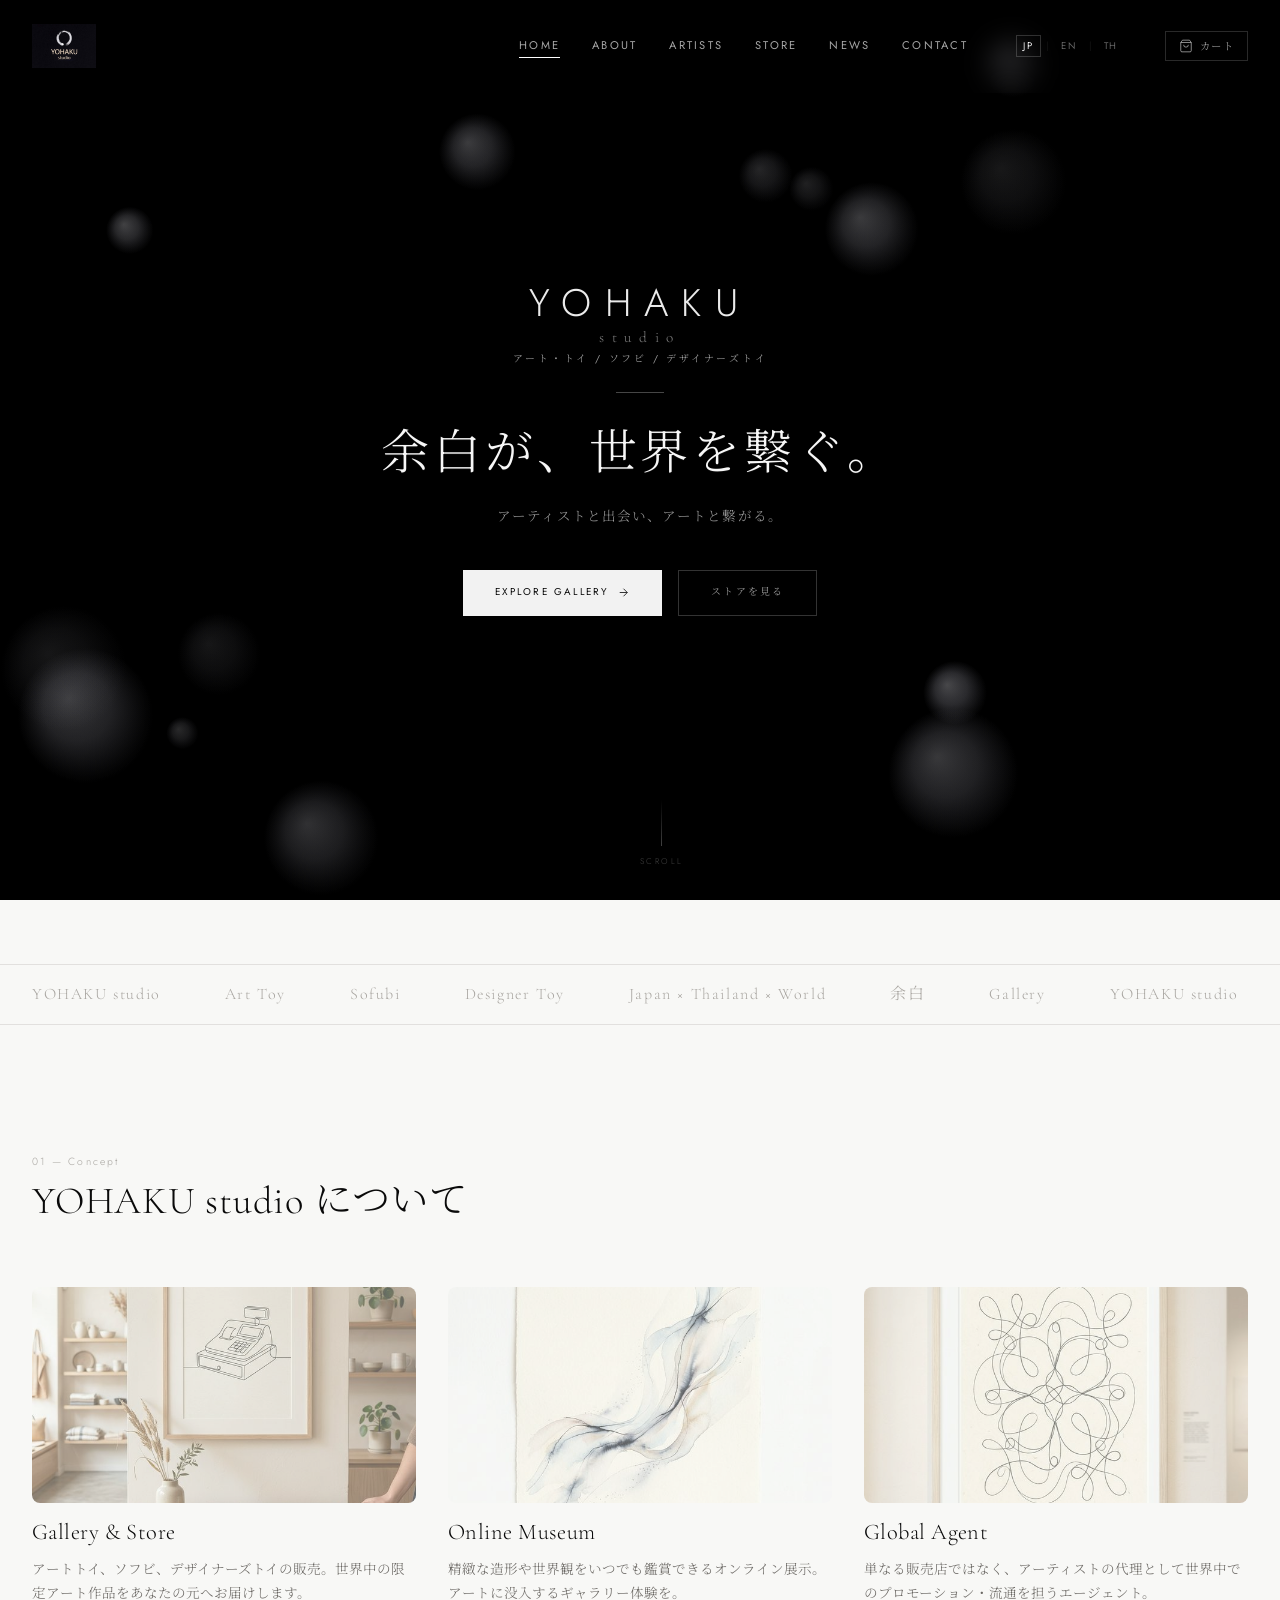
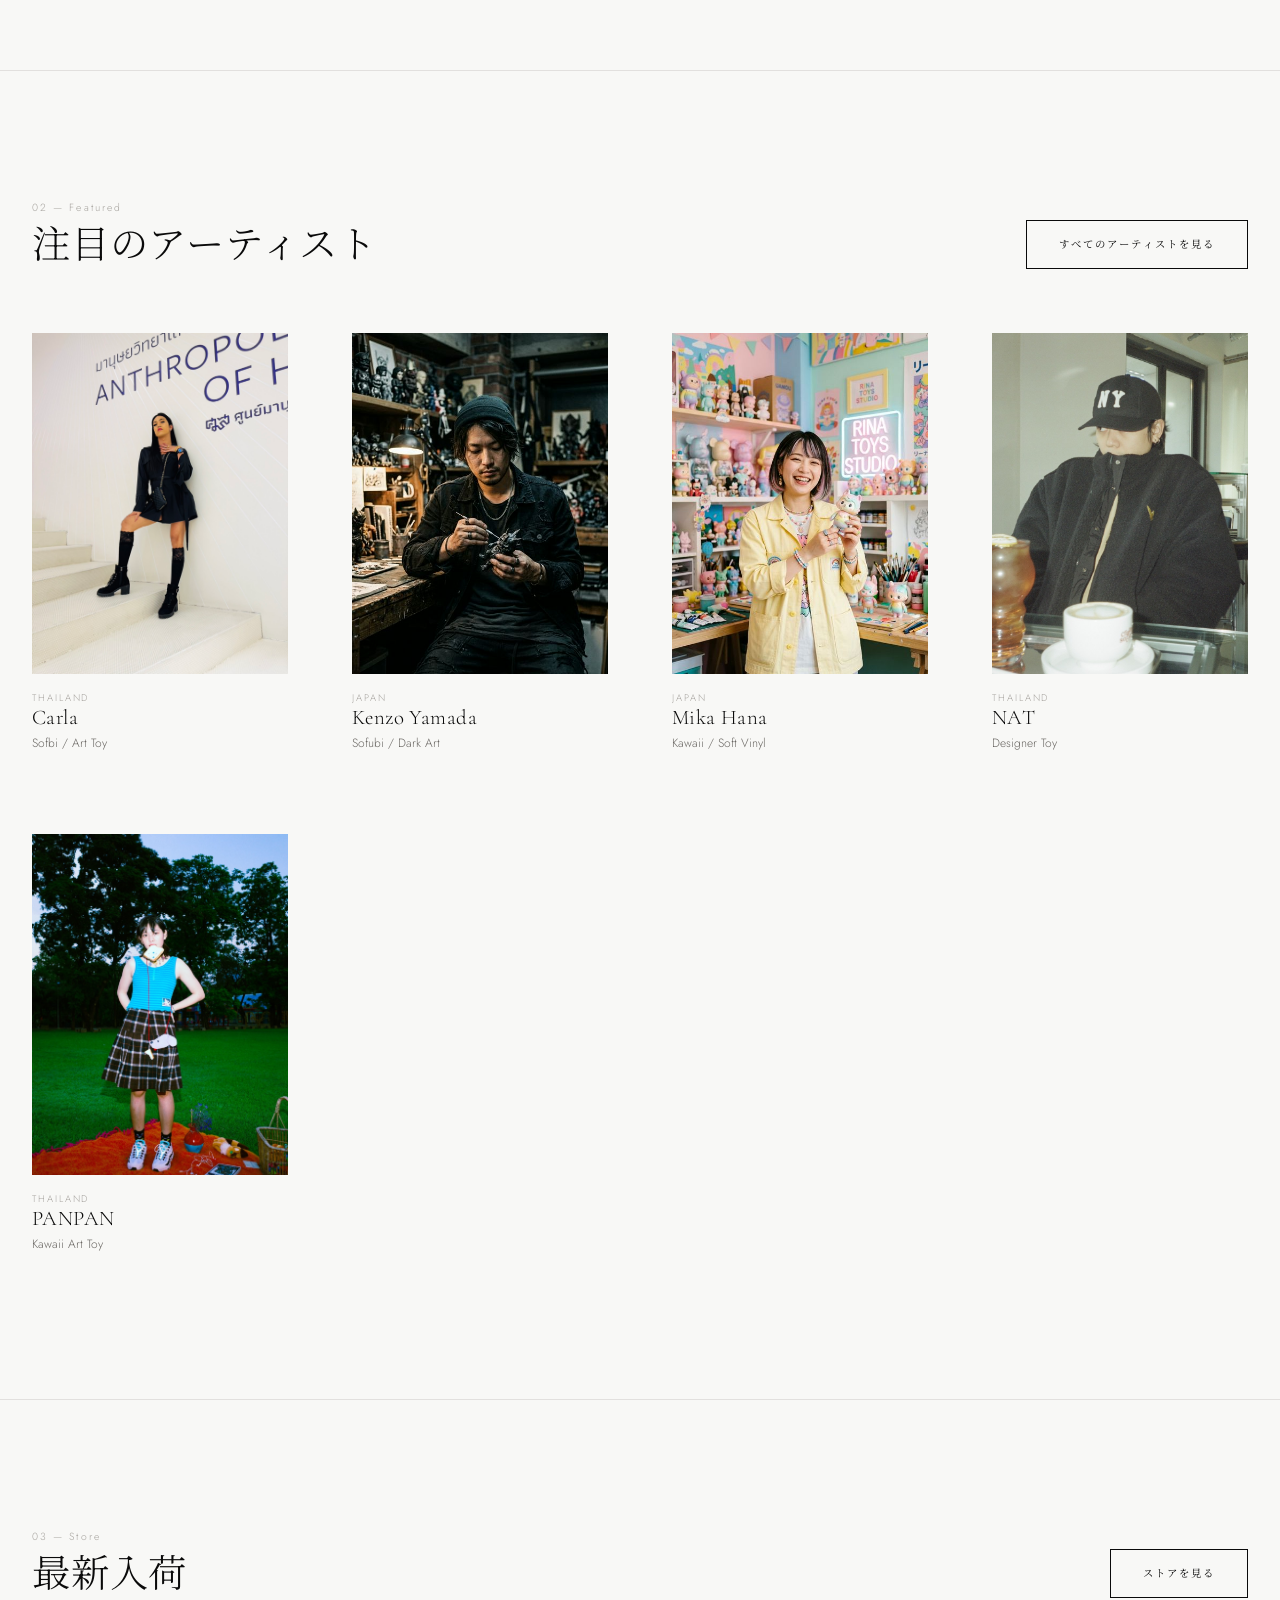
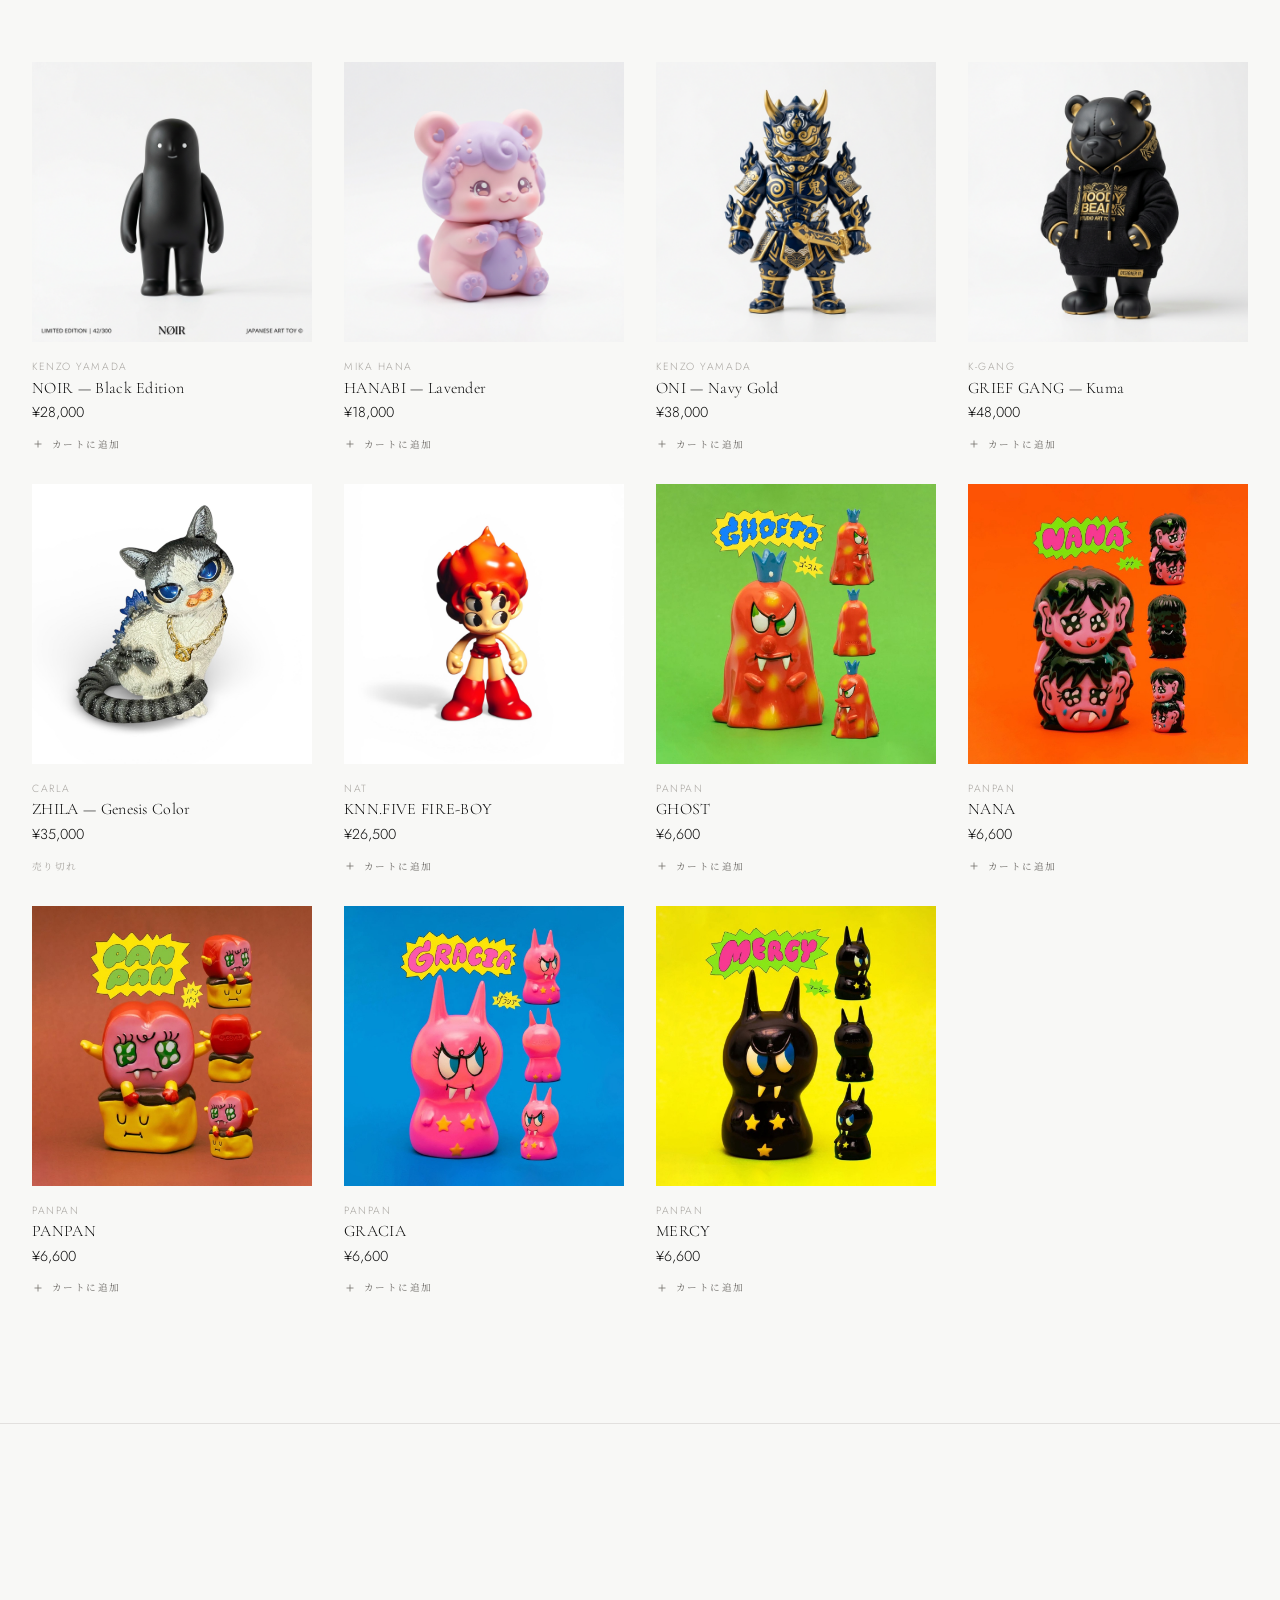
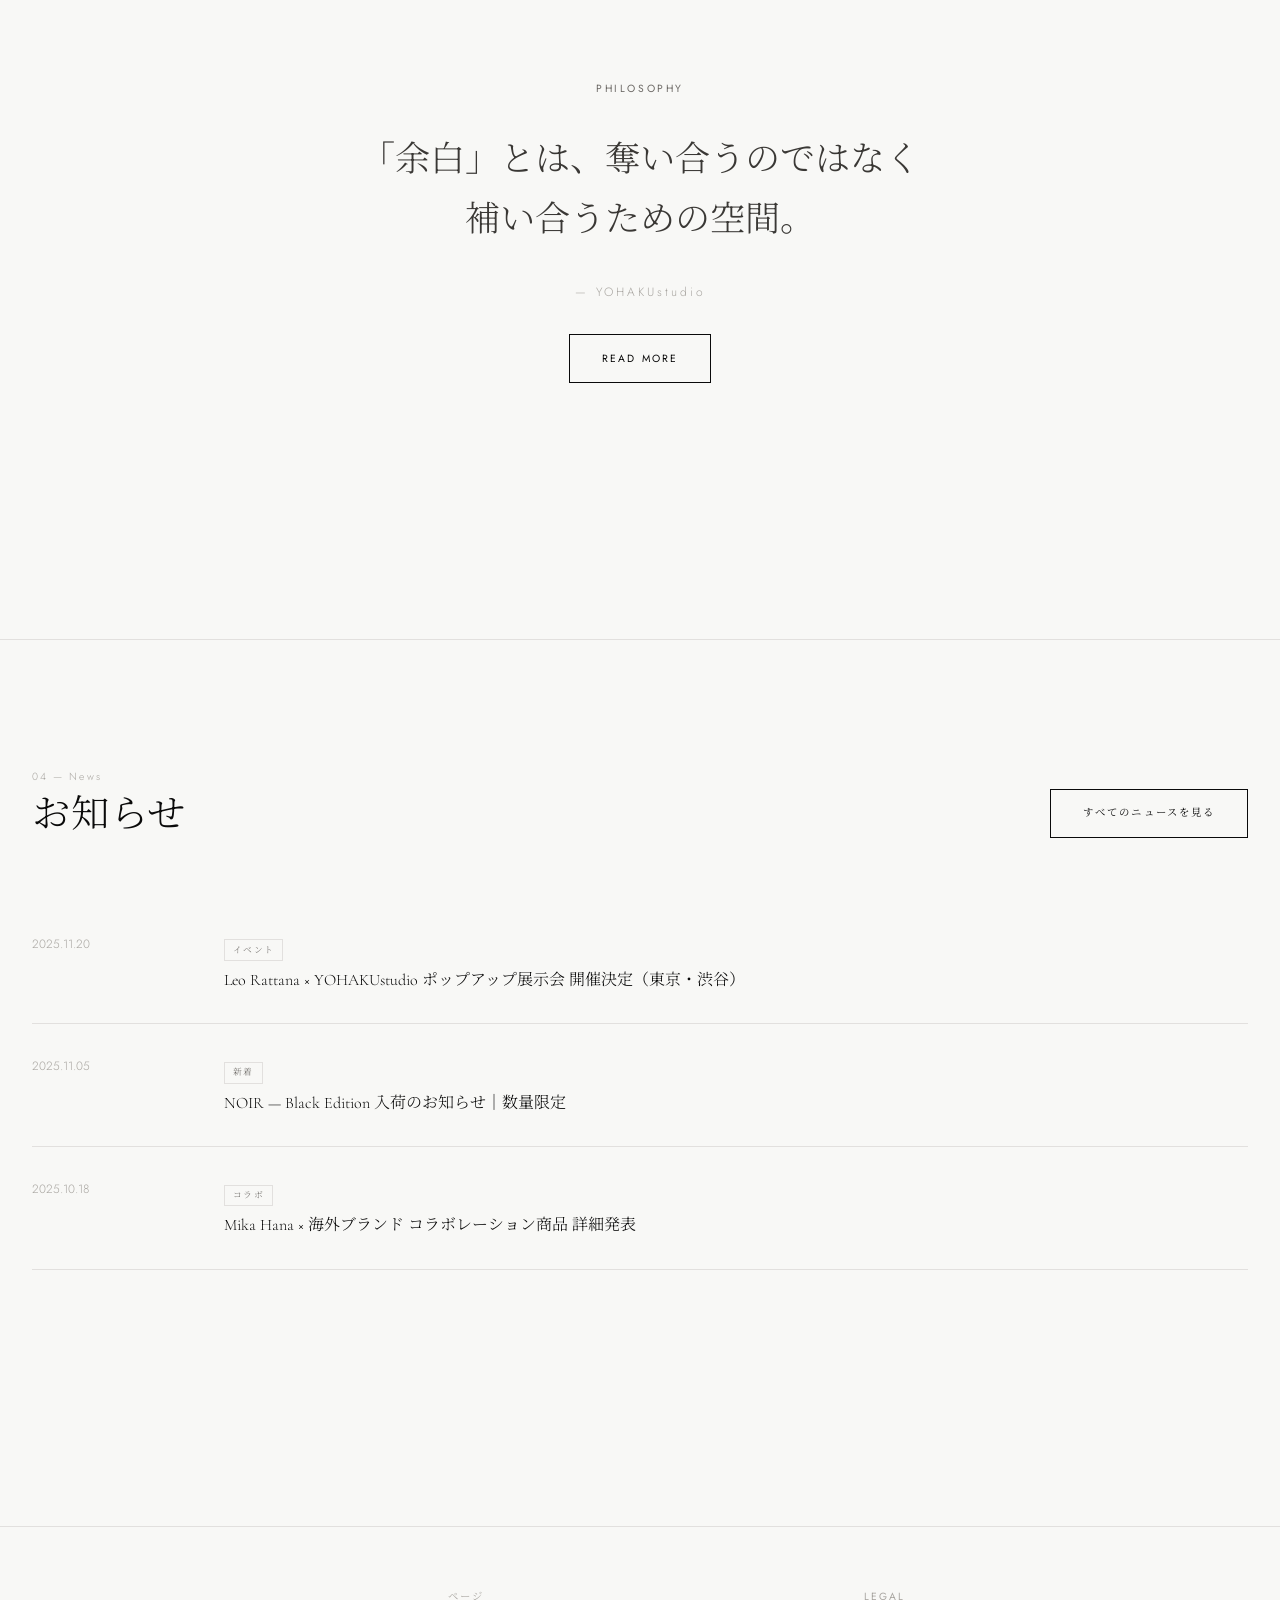
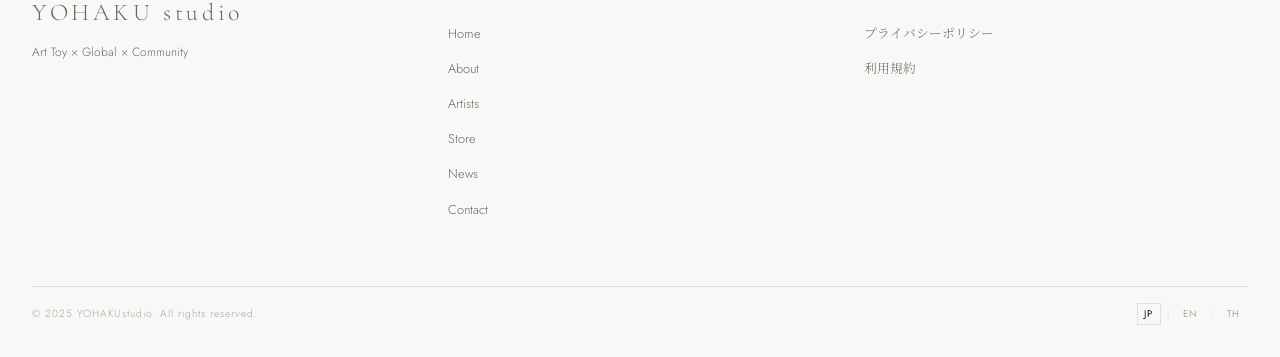
==== index.html @ 31cc71be "Add sold out button styling and set ZHILA as sold out" ====
<!DOCTYPE html>
<html lang="ja">

<head>
  <meta charset="UTF-8">
  <meta name="viewport" content="width=device-width, initial-scale=1.0">
  <meta name="description" content="YOHAKUstudio — 世界のアートトイ・ソフビを繋ぐ、余白のあるギャラリー。">
  <title>YOHAKU studio — Art Toy Gallery &amp; Store</title>
  <link rel="stylesheet" href="css/style.css">
  <link rel="stylesheet" href="css/hero-v2.css">

  <link rel="icon" href="images/logo-zen.jpg">
</head>

<body>

  <!-- ═══ HEADER ═══════════════════════════════════════════════ -->
  <header class="header header--dark" id="header">
    <a href="index.html" class="header__logo">
      <img src="images/logo-zen.jpg" alt="YOHAKU studio">
    </a>
    <nav class="nav">
      <a href="index.html" class="nav__link" data-i18n="nav_home">Home</a>
      <a href="about.html" class="nav__link" data-i18n="nav_about">About</a>
      <a href="artists.html" class="nav__link" data-i18n="nav_artists">Artists</a>
      <a href="store.html" class="nav__link" data-i18n="nav_store">Store</a>
      <a href="news.html" class="nav__link" data-i18n="nav_news">News</a>
      <a href="contact.html" class="nav__link" data-i18n="nav_contact">Contact</a>
      <div class="lang-switcher">
        <button class="lang-btn active" data-lang="jp">JP</button>
        <span class="lang-sep">|</span>
        <button class="lang-btn" data-lang="en">EN</button>
        <span class="lang-sep">|</span>
        <button class="lang-btn" data-lang="th">TH</button>
      </div>
      <button class="cart-btn" id="cart-btn" aria-label="Open cart">
        <svg width="14" height="14" viewBox="0 0 24 24" fill="none" stroke="currentColor" stroke-width="1.5">
          <path d="M6 2L3 6v14a2 2 0 002 2h14a2 2 0 002-2V6l-3-4z" />
          <line x1="3" y1="6" x2="21" y2="6" />
          <path d="M16 10a4 4 0 01-8 0" />
        </svg>
        <span data-i18n="nav_cart">カート</span>
        <span class="cart-count" style="display:none">0</span>
      </button>
    </nav>
    <button class="hamburger hamburger--light" id="hamburger" aria-label="Menu">
      <span></span><span></span><span></span>
    </button>
  </header>

  <!-- Mobile Nav -->
  <nav class="mobile-nav" id="mobile-nav">
    <a href="index.html" class="nav__link" data-i18n="nav_home">Home</a>
    <a href="about.html" class="nav__link" data-i18n="nav_about">About</a>
    <a href="artists.html" class="nav__link" data-i18n="nav_artists">Artists</a>
    <a href="store.html" class="nav__link" data-i18n="nav_store">Store</a>
    <a href="news.html" class="nav__link" data-i18n="nav_news">News</a>
    <a href="contact.html" class="nav__link" data-i18n="nav_contact">Contact</a>
    <div class="lang-switcher">
      <button class="lang-btn" data-lang="jp">JP</button>
      <span class="lang-sep">|</span>
      <button class="lang-btn" data-lang="en">EN</button>
      <span class="lang-sep">|</span>
      <button class="lang-btn" data-lang="th">TH</button>
    </div>
  </nav>

  <!-- ═══ HERO (REDESIGNED) ════════════════════════════════════ -->
  <section class="hero-v2" id="hero">

    <!-- Canvasボールアニメーション -->
    <canvas class="hero-v2__canvas" id="hero-canvas"></canvas>

    <!-- 中央コンテンツ -->
    <div class="hero-v2__center">
      <!-- ブランドロゴ（テキストのみ） -->
      <div class="hero-v2__logo-wrap">
        <div class="hero-v2__logo-inner">
          <div class="hero-v2__logo-text">
            <span class="hero-v2__logo-yohaku">YOHAKU</span>
            <span class="hero-v2__logo-studio">studio</span>
          </div>
        </div>
      </div>

      <!-- タグライン -->
      <p class="hero-v2__eyebrow" data-i18n="hero_eyebrow">アート・トイ / ソフビ / デザイナーズトイ</p>
      <div class="hero-v2__divider"></div>
      <!-- メインコピー -->
      <p class="hero-v2__copy" data-i18n="hero_title">余白が、世界を繋ぐ。</p>
      <p class="hero-v2__sub" data-i18n="hero_subtitle">アーティストと出会い、アートと繋がる。</p>
      <!-- CTA -->
      <div class="hero-v2__actions">
        <a href="artists.html" class="hero-v2__cta-primary">
          <span data-i18n="hero_cta">Explore Gallery</span>
          <svg width="13" height="13" viewBox="0 0 24 24" fill="none" stroke="currentColor" stroke-width="1.5">
            <path d="M5 12h14M12 5l7 7-7 7" />
          </svg>
        </a>
        <a href="store.html" class="hero-v2__cta-secondary">
          <span data-i18n="home_store_link">ストアを見る</span>
        </a>
      </div>
    </div>

    <!-- スクロール -->
    <div class="hero-v2__scroll">
      <div class="hero-v2__scroll-line"></div>
      <span>scroll</span>
    </div>
  </section>

  <!-- Ticker — シームレスエンドレスループ -->
  <div class="ticker">
    <div class="ticker__track">
      <!-- Set 1 -->
      <div class="ticker__set" aria-hidden="false">
        <span class="ticker__item">YOHAKU studio</span>
        <span class="ticker__item">Art Toy</span>
        <span class="ticker__item">Sofubi</span>
        <span class="ticker__item">Designer Toy</span>
        <span class="ticker__item">Japan × Thailand × World</span>
        <span class="ticker__item">余白</span>
        <span class="ticker__item">Gallery</span>
      </div>
      <!-- Set 2（完全複製・aria-hidden） -->
      <div class="ticker__set" aria-hidden="true">
        <span class="ticker__item">YOHAKU studio</span>
        <span class="ticker__item">Art Toy</span>
        <span class="ticker__item">Sofubi</span>
        <span class="ticker__item">Designer Toy</span>
        <span class="ticker__item">Japan × Thailand × World</span>
        <span class="ticker__item">余白</span>
        <span class="ticker__item">Gallery</span>
      </div>
    </div>
  </div>  <!-- ═══ WHAT WE DO ════════════════════════════════════════════ -->
  <section class="section section--sm">
    <div class="container">
      <div class="section-header">
        <div class="section-header__left">
          <p class="section-header__num" data-i18n="home_desc_label">01 — Concept</p>
          <h2 class="section-header__title" data-i18n="home_desc_title">YOHAKU studio について</h2>
        </div>
      </div>
      <div class="grid-3">
        <div class="fade-in">
          <img src="images/concept-store.png" alt="Gallery & Store" class="concept-card__img">
          <h3 style="font-size: 1.4rem; font-family: var(--font-serif); margin-bottom: 0.75rem;" data-i18n="home_desc_s1_title">Gallery & Store</h3>
          <p style="font-size: 0.85rem; color: var(--gray-600); line-height: 1.8;" data-i18n="home_desc_s1_text">
            アートトイ、ソフビ、デザイナーズトイの販売。世界中の限定アート作品をあなたの元へお届けします。</p>
        </div>
        <div class="fade-in">
          <img src="images/concept-museum.png" alt="Online Museum" class="concept-card__img">
          <h3 style="font-size: 1.4rem; font-family: var(--font-serif); margin-bottom: 0.75rem;" data-i18n="home_desc_s2_title">Online Museum</h3>
          <p style="font-size: 0.85rem; color: var(--gray-600); line-height: 1.8;" data-i18n="home_desc_s2_text">
            精緻な造形や世界観をいつでも鑑賞できるオンライン展示。アートに没入するギャラリー体験を。</p>
        </div>
        <div class="fade-in">
          <img src="images/concept-agent.png" alt="Global Agent" class="concept-card__img">
          <h3 style="font-size: 1.4rem; font-family: var(--font-serif); margin-bottom: 0.75rem;" data-i18n="home_desc_s3_title">Global Agent</h3>
          <p style="font-size: 0.85rem; color: var(--gray-600); line-height: 1.8;" data-i18n="home_desc_s3_text">
            単なる販売店ではなく、アーティストの代理として世界中でのプロモーション・流通を担うエージェント。</p>
        </div>
      </div>
    </div>
  </section>

  <hr class="divider">


  <!-- ═══ FEATURED ARTISTS ══════════════════════════════════════ -->
  <section class="section">
    <div class="container">
      <div class="section-header">
        <div class="section-header__left">
          <p class="section-header__num" data-i18n="home_featured_label">02 — Featured</p>
          <h2 class="section-header__title" data-i18n="home_featured_title">注目のアーティスト</h2>
        </div>
        <a href="artists.html" class="btn fade-in">
          <span data-i18n="home_featured_link">すべてのアーティストを見る</span>
        </a>
      </div>
      <div class="grid-4"
        style="display: grid; grid-template-columns: repeat(auto-fit, minmax(240px, 1fr)); gap: var(--space-lg);">
        <article class="artist-card fade-in" data-modal data-img="images/artist_carla.JPG" data-name="Carla"
          data-country="Thailand" data-genre="Sofbi / Art Toy"
          data-sns-instagram="https://www.instagram.com/zhila_japan" data-sns-x="https://x.com/zhila_japan"
          data-bio-key="bio_zhila"
          data-bio="独自のストリートカルチャーと怪獣を絶妙にミックスしたネコ型ソフビアート。精緻なディテールと圧倒的な存在感を放ち、世界中のコレクターからの熱烈な支持を集めている気鋭の存在。">
          <div class="artist-card__img-wrap">
            <img class="artist-card__img" src="images/artist_carla.JPG" alt="Carla">
          </div>
          <div class="artist-card__body">
            <p class="artist-card__country">Thailand</p>
            <h3 class="artist-card__name">Carla</h3>
            <p class="artist-card__genre">Sofbi / Art Toy</p>
          </div>
        </article>
        <article class="artist-card fade-in" data-modal data-img="images/kenzo_yamada_artist.png" data-name="Kenzo Yamada"
          data-country="Japan" data-genre="Sofubi / Dark Art" data-bio-key="bio_kenzo"
          data-bio="東京出身。日本の妖怪・鬼をモチーフにした迫力のソフビ作品を制作。国内外のコレクターから高い評価を受ける。">
          <div class="artist-card__img-wrap">
            <img class="artist-card__img" src="images/kenzo_yamada_artist.png" alt="Kenzo Yamada">
          </div>
          <div class="artist-card__body">
            <p class="artist-card__country">Japan</p>
            <h3 class="artist-card__name">Kenzo Yamada</h3>
            <p class="artist-card__genre">Sofubi / Dark Art</p>
          </div>
        </article>
        <article class="artist-card fade-in" data-modal data-img="images/mika_hana_artist.png" data-name="Mika Hana"
          data-country="Japan" data-genre="Kawaii / Soft Vinyl" data-bio-key="bio_mika"
          data-bio="大阪出身。パステルカラーとカワイイ美学を融合させたソフビキャラクターで人気。SNSを中心に世界中にファンを持つ。">
          <div class="artist-card__img-wrap">
            <img class="artist-card__img" src="images/mika_hana_artist.png" alt="Mika Hana">
          </div>
          <div class="artist-card__body">
            <p class="artist-card__country">Japan</p>
            <h3 class="artist-card__name">Mika Hana</h3>
            <p class="artist-card__genre">Kawaii / Soft Vinyl</p>
          </div>
        </article>
        <article class="artist-card fade-in" data-modal data-img="images/artist_nat.JPG" data-name="NAT"
          data-country="Thailand" data-genre="Designer Toy" data-bio-key="bio_nat"
          data-bio="タイを拠点に活動する新進気鋭のアーティスト。独自の色彩感覚とストリートテイストを融合させた作品が特徴で、代表作「KNN.FIVE FIRE-BOY」などで注目を集める。">
          <div class="artist-card__img-wrap">
            <img class="artist-card__img" src="images/artist_nat.JPG" alt="NAT">
          </div>
          <div class="artist-card__body">
            <p class="artist-card__country">Thailand</p>
            <h3 class="artist-card__name">NAT</h3>
            <p class="artist-card__genre">Designer Toy</p>
          </div>
        </article>
        <article class="artist-card fade-in" data-modal data-img="images/artist_panpan.JPG" data-name="PANPAN"
          data-country="Thailand" data-genre="Kawaii Art Toy" data-bio-key="bio_panpan"
          data-bio="キャラクターが持つ愛らしさと独自のファンタジー世界を表現するアーティスト。「GHOST」や「NANA」など、バリエーション豊かなキャラクターを生み出し、SNSを通じて世界中のファンから愛されている。">
          <div class="artist-card__img-wrap">
            <img class="artist-card__img" src="images/artist_panpan.JPG" alt="PANPAN">
          </div>
          <div class="artist-card__body">
            <p class="artist-card__country">Thailand</p>
            <h3 class="artist-card__name">PANPAN</h3>
            <p class="artist-card__genre">Kawaii Art Toy</p>
          </div>
        </article>

      </div>
    </div>
  </section>

  <hr class="divider">

  <!-- ═══ NEW ARRIVALS ══════════════════════════════════════════ -->
  <section class="section">
    <div class="container">
      <div class="section-header">
        <div class="section-header__left">
          <p class="section-header__num" data-i18n="home_store_label">03 — Store</p>
          <h2 class="section-header__title" data-i18n="home_store_title">最新入荷</h2>
        </div>
        <a href="store.html" class="btn fade-in">
          <span data-i18n="home_store_link">ストアを見る</span>
        </a>
      </div>
      <div class="grid-4">
        <article class="product-card fade-in" data-product data-product-id="p001"
          data-product-name="NOIR — Black Edition" data-product-artist="Kenzo Yamada" data-product-price="28000"
          data-product-img="images/product-noir.png">
          <div class="product-card__img-wrap">
            <img class="product-card__img" src="images/product-noir.png" alt="NOIR Black Edition">
          </div>
          <div class="product-card__body">
            <p class="product-card__artist">Kenzo Yamada</p>
            <h3 class="product-card__name">NOIR — Black Edition</h3>
            <p class="product-card__price">¥28,000</p>
            <button class="product-card__add add-to-cart">
              <svg width="12" height="12" viewBox="0 0 24 24" fill="none" stroke="currentColor" stroke-width="1.5">
                <path d="M12 5v14M5 12h14" />
              </svg>
              <span data-i18n="store_add_cart">カートに追加</span>
            </button>
          </div>
        </article>
        <article class="product-card fade-in" data-product data-product-id="p002" data-product-name="HANABI — Lavender"
          data-product-artist="Mika Hana" data-product-price="18000" data-product-img="images/artist-mika.png">
          <div class="product-card__img-wrap">
            <img class="product-card__img" src="images/artist-mika.png" alt="HANABI Lavender">
          </div>
          <div class="product-card__body">
            <p class="product-card__artist">Mika Hana</p>
            <h3 class="product-card__name">HANABI — Lavender</h3>
            <p class="product-card__price">¥18,000</p>
            <button class="product-card__add add-to-cart">
              <svg width="12" height="12" viewBox="0 0 24 24" fill="none" stroke="currentColor" stroke-width="1.5">
                <path d="M12 5v14M5 12h14" />
              </svg>
              <span data-i18n="store_add_cart">カートに追加</span>
            </button>
          </div>
        </article>

        <article class="product-card fade-in" data-product data-product-id="p004" data-product-name="ONI — Navy Gold"
          data-product-artist="Kenzo Yamada" data-product-price="38000" data-product-img="images/artist-kenzo.png">
          <div class="product-card__img-wrap">
            <img class="product-card__img" src="images/artist-kenzo.png" alt="ONI Navy Gold">
          </div>
          <div class="product-card__body">
            <p class="product-card__artist">Kenzo Yamada</p>
            <h3 class="product-card__name">ONI — Navy Gold</h3>
            <p class="product-card__price">¥38,000</p>
            <button class="product-card__add add-to-cart">
              <svg width="12" height="12" viewBox="0 0 24 24" fill="none" stroke="currentColor" stroke-width="1.5">
                <path d="M12 5v14M5 12h14" />
              </svg>
              <span data-i18n="store_add_cart">カートに追加</span>
            </button>
          </div>
        </article>
        <article class="product-card fade-in" data-product data-product-id="p007" data-product-name="GRIEF GANG — Kuma"
          data-product-artist="K-GANG" data-product-price="48000" data-product-img="images/artist-kuma.png">
          <div class="product-card__img-wrap">
            <img class="product-card__img" src="images/artist-kuma.png" alt="GRIEF GANG Kuma">
          </div>
          <div class="product-card__body">
            <p class="product-card__artist">K-GANG</p>
            <h3 class="product-card__name">GRIEF GANG — Kuma</h3>
            <p class="product-card__price">¥48,000</p>
            <button class="product-card__add add-to-cart">
              <svg width="12" height="12" viewBox="0 0 24 24" fill="none" stroke="currentColor" stroke-width="1.5">
                <path d="M12 5v14M5 12h14" />
              </svg>
              <span data-i18n="store_add_cart">カートに追加</span>
            </button>
          </div>
        </article>
        <article class="product-card fade-in" data-product data-product-id="p008" data-product-name="ZHILA — Genesis Color"
          data-product-artist="Carla" data-product-price="35000" data-product-img="images/artist-zhila.jpg">
          <div class="product-card__img-wrap">
            <img class="product-card__img" src="images/artist-zhila.jpg" alt="ZHILA Genesis Color">
          </div>
          <div class="product-card__body">
            <p class="product-card__artist">Carla</p>
            <h3 class="product-card__name">ZHILA — Genesis Color</h3>
            <p class="product-card__price">¥35,000</p>
            <button class="product-card__add" disabled>
              <span data-i18n="store_soldout">Sold Out</span>
            </button>
          </div>
        </article>
        <article class="product-card fade-in" data-product data-product-id="p014" data-product-name="KNN.FIVE FIRE-BOY"
          data-product-artist="NAT" data-product-price="26500" data-product-img="images/toy_fireboy.JPG">
          <div class="product-card__img-wrap">
            <img class="product-card__img" src="images/toy_fireboy.JPG" alt="KNN.FIVE FIRE-BOY">
          </div>
          <div class="product-card__body">
            <p class="product-card__artist">NAT</p>
            <h3 class="product-card__name">KNN.FIVE FIRE-BOY</h3>
            <p class="product-card__price">¥26,500</p>
            <button class="product-card__add add-to-cart">
              <svg width="12" height="12" viewBox="0 0 24 24" fill="none" stroke="currentColor" stroke-width="1.5">
                <path d="M12 5v14M5 12h14" />
              </svg>
              <span data-i18n="store_add_cart">カートに追加</span>
            </button>
          </div>
        </article>
        <article class="product-card fade-in" data-product data-product-id="p015" data-product-name="GHOST"
          data-product-artist="PANPAN" data-product-price="6600" data-product-img="images/toy_ghost.JPG">
          <div class="product-card__img-wrap">
            <img class="product-card__img" src="images/toy_ghost.JPG" alt="GHOST">
          </div>
          <div class="product-card__body">
            <p class="product-card__artist">PANPAN</p>
            <h3 class="product-card__name">GHOST</h3>
            <p class="product-card__price">¥6,600</p>
            <button class="product-card__add add-to-cart">
              <svg width="12" height="12" viewBox="0 0 24 24" fill="none" stroke="currentColor" stroke-width="1.5">
                <path d="M12 5v14M5 12h14" />
              </svg>
              <span data-i18n="store_add_cart">カートに追加</span>
            </button>
          </div>
        </article>
        <article class="product-card fade-in" data-product data-product-id="p016" data-product-name="NANA"
          data-product-artist="PANPAN" data-product-price="6600" data-product-img="images/toy_nana.JPG">
          <div class="product-card__img-wrap">
            <img class="product-card__img" src="images/toy_nana.JPG" alt="NANA">
          </div>
          <div class="product-card__body">
            <p class="product-card__artist">PANPAN</p>
            <h3 class="product-card__name">NANA</h3>
            <p class="product-card__price">¥6,600</p>
            <button class="product-card__add add-to-cart">
              <svg width="12" height="12" viewBox="0 0 24 24" fill="none" stroke="currentColor" stroke-width="1.5">
                <path d="M12 5v14M5 12h14" />
              </svg>
              <span data-i18n="store_add_cart">カートに追加</span>
            </button>
          </div>
        </article>
        <article class="product-card fade-in" data-product data-product-id="p017" data-product-name="PANPAN"
          data-product-artist="PANPAN" data-product-price="6600" data-product-img="images/toy_panpan.JPG">
          <div class="product-card__img-wrap">
            <img class="product-card__img" src="images/toy_panpan.JPG" alt="PANPAN">
          </div>
          <div class="product-card__body">
            <p class="product-card__artist">PANPAN</p>
            <h3 class="product-card__name">PANPAN</h3>
            <p class="product-card__price">¥6,600</p>
            <button class="product-card__add add-to-cart">
              <svg width="12" height="12" viewBox="0 0 24 24" fill="none" stroke="currentColor" stroke-width="1.5">
                <path d="M12 5v14M5 12h14" />
              </svg>
              <span data-i18n="store_add_cart">カートに追加</span>
            </button>
          </div>
        </article>
        <article class="product-card fade-in" data-product data-product-id="p018" data-product-name="GRACIA"
          data-product-artist="PANPAN" data-product-price="6600" data-product-img="images/toy_gracia.JPG">
          <div class="product-card__img-wrap">
            <img class="product-card__img" src="images/toy_gracia.JPG" alt="GRACIA">
          </div>
          <div class="product-card__body">
            <p class="product-card__artist">PANPAN</p>
            <h3 class="product-card__name">GRACIA</h3>
            <p class="product-card__price">¥6,600</p>
            <button class="product-card__add add-to-cart">
              <svg width="12" height="12" viewBox="0 0 24 24" fill="none" stroke="currentColor" stroke-width="1.5">
                <path d="M12 5v14M5 12h14" />
              </svg>
              <span data-i18n="store_add_cart">カートに追加</span>
            </button>
          </div>
        </article>
        <article class="product-card fade-in" data-product data-product-id="p019" data-product-name="MERCY"
          data-product-artist="PANPAN" data-product-price="6600" data-product-img="images/toy_mercy.JPG">
          <div class="product-card__img-wrap">
            <img class="product-card__img" src="images/toy_mercy.JPG" alt="MERCY">
          </div>
          <div class="product-card__body">
            <p class="product-card__artist">PANPAN</p>
            <h3 class="product-card__name">MERCY</h3>
            <p class="product-card__price">¥6,600</p>
            <button class="product-card__add add-to-cart">
              <svg width="12" height="12" viewBox="0 0 24 24" fill="none" stroke="currentColor" stroke-width="1.5">
                <path d="M12 5v14M5 12h14" />
              </svg>
              <span data-i18n="store_add_cart">カートに追加</span>
            </button>
          </div>
        </article>

      </div>
    </div>
  </section>

  <hr class="divider">

  <!-- ═══ ABOUT MANIFESTO ═══════════════════════════════════════ -->
  <section class="section">
    <div class="container--narrow" style="text-align:center; padding: var(--space-xl) var(--space-md);">
      <p class="section-label fade-in" style="margin-bottom: var(--space-md);">Philosophy</p>
      <blockquote class="fade-in"
        style="font-family: var(--font-serif); font-size: clamp(1.3rem,3vw,2.2rem); font-weight:300; line-height:1.7; color:var(--gray-800); margin-bottom: var(--space-md);"
        data-i18n-html="home_about_quote">
        「余白」とは、奪い合うのではなく<br>補い合うための空間。
      </blockquote>
      <p class="fade-in" style="font-size:0.75rem; letter-spacing:0.25em; color:var(--gray-400);"
        data-i18n="home_about_sub">— YOHAKUstudio</p>
      <a href="about.html" class="btn fade-in" style="margin-top: var(--space-md);">
        <span>Read More</span>
      </a>
    </div>
  </section>

  <hr class="divider">

  <!-- ═══ NEWS ══════════════════════════════════════════════════ -->
  <section class="section">
    <div class="container">
      <div class="section-header">
        <div class="section-header__left">
          <p class="section-header__num" data-i18n="home_news_label">04 — News</p>
          <h2 class="section-header__title" data-i18n="home_news_title">お知らせ</h2>
        </div>
        <a href="news.html" class="btn fade-in">
          <span data-i18n="home_news_link">すべてのニュースを見る</span>
        </a>
      </div>
      <div>
        <div class="news-item fade-in">
          <div class="news-item__date" data-i18n="news_item1_date">2025.11.20</div>
          <div>
            <span class="news-item__tag" data-i18n="news_tag_event">イベント</span>
            <p class="news-item__title" data-i18n="news_item1_title">Leo Rattana × YOHAKUstudio ポップアップ展示会 開催決定（東京・渋谷）
            </p>
          </div>
        </div>
        <div class="news-item fade-in">
          <div class="news-item__date" data-i18n="news_item2_date">2025.11.05</div>
          <div>
            <span class="news-item__tag" data-i18n="news_tag_new">新着</span>
            <p class="news-item__title" data-i18n="news_item2_title">NOIR — Black Edition 入荷のお知らせ｜数量限定</p>
          </div>
        </div>
        <div class="news-item fade-in">
          <div class="news-item__date" data-i18n="news_item3_date">2025.10.18</div>
          <div>
            <span class="news-item__tag" data-i18n="news_tag_collab">コラボ</span>
            <p class="news-item__title" data-i18n="news_item3_title">Mika Hana × 海外ブランド コラボレーション商品 詳細発表</p>
          </div>
        </div>
      </div>
    </div>
  </section>

  <!-- ═══ FOOTER ════════════════════════════════════════════════ -->
  <footer class="footer">
    <div class="container">
      <div class="footer__inner">
        <div class="footer__brand">
          <p class="logo-text">YOHAKU studio</p>
          <p data-i18n="footer_tagline">Art Toy × Global × Community</p>
        </div>
        <nav class="footer__nav">
          <h4 data-i18n="footer_pages">ページ</h4>
          <ul>
            <li><a href="index.html" data-i18n="nav_home">Home</a></li>
            <li><a href="about.html" data-i18n="nav_about">About</a></li>
            <li><a href="artists.html" data-i18n="nav_artists">Artists</a></li>
            <li><a href="store.html" data-i18n="nav_store">Store</a></li>
            <li><a href="news.html" data-i18n="nav_news">News</a></li>
            <li><a href="contact.html" data-i18n="nav_contact">Contact</a></li>
          </ul>
        </nav>
        <nav class="footer__nav">
          <h4 data-i18n="footer_legal">Legal</h4>
          <ul>
            <li><a href="#" data-i18n="footer_privacy">プライバシーポリシー</a></li>
            <li><a href="#" data-i18n="footer_terms">利用規約</a></li>
          </ul>
        </nav>
      </div>
      <div class="footer__bottom">
        <span data-i18n="footer_copy">© 2025 YOHAKUstudio. All rights reserved.</span>
        <div class="lang-switcher">
          <button class="lang-btn" data-lang="jp">JP</button>
          <span class="lang-sep">|</span>
          <button class="lang-btn" data-lang="en">EN</button>
          <span class="lang-sep">|</span>
          <button class="lang-btn" data-lang="th">TH</button>
        </div>
      </div>
    </div>
  </footer>

  <!-- ═══ CART DRAWER ═══════════════════════════════════════════ -->
  <div class="cart-overlay" id="cart-overlay"></div>
  <aside class="cart-drawer" id="cart-drawer" role="dialog" aria-label="Cart">
    <div class="cart-drawer__header">
      <p class="cart-drawer__title" data-i18n="cart_title">カート</p>
      <button class="cart-drawer__close" id="cart-close" aria-label="Close">✕</button>
    </div>
    <div class="cart-drawer__body" id="cart-body"></div>
    <div class="cart-drawer__footer">
      <div class="cart-total">
        <span class="cart-total__label" data-i18n="cart_total">小計</span>
        <span class="cart-total__amount" id="cart-total-amount">¥0</span>
      </div>
      <button class="btn btn--filled cart-checkout-btn">
        <span data-i18n="cart_checkout">チェックアウトへ</span>
      </button>
    </div>
  </aside>

  <!-- ═══ LIGHTBOX ══════════════════════════════════════════════ -->
  <div class="lightbox-overlay" id="lightbox-overlay" role="dialog" aria-label="Image Zoom">
    <button class="lightbox__close" id="lightbox-close" aria-label="Close">✕</button>
    <img class="lightbox__img" id="lightbox-img" src="" alt="Zoomed Product">
  </div>

  <!-- ═══ ARTIST MODAL ══════════════════════════════════════════ -->
  <div class="modal-overlay" id="modal-overlay" role="dialog">
    <div class="modal">
      <button class="modal__close" id="modal-close" aria-label="Close">✕</button>
      <div class="modal__img">
        <img id="modal-img" src="" alt="">
      </div>
      <div class="modal__content">
        <p class="section-label" id="modal-country"></p>
        <h2 style="font-size:2rem;" id="modal-name"></h2>
        <div class="modal__sns" id="modal-sns"></div>
        <p class="body-sm" id="modal-genre"></p>
        <hr class="divider" style="margin: var(--space-sm) 0;">
        <p style="font-size:0.875rem; line-height:1.9; color:var(--gray-600);" id="modal-bio"></p>
        <a href="store.html" class="btn" id="modal-store-link" style="margin-top:var(--space-sm);">
          <span data-i18n="artists_view_works">作品を見る</span>
        </a>
      </div>
    </div>
  </div>

  <script src="js/i18n.js?v=1.0.1"></script>
  <script src="js/cart.js"></script>
  <script src="js/main.js"></script>
  <script src="js/hero-balls.js"></script>

</body>

</html>
---- css/style.css ----
/* ============================================================
   YOHAKU studio — Global Stylesheet
   ============================================================ */

@import url('https://fonts.googleapis.com/css2?family=Cormorant+Garamond:ital,wght@0,300;0,400;0,500;1,300;1,400&family=Noto+Serif+JP:wght@200;300;400&family=Jost:wght@200;300;400;500&display=swap');

/* ─── Design Tokens ────────────────────────────────────────── */
:root {
  --black: #0a0a0a;

  --white: #f8f8f6;
  --gray-100: #f0efed;
  --gray-200: #e2e0de;
  --gray-400: #a8a5a0;
  --gray-600: #6b6864;
  --gray-800: #3a3835;
  --accent: #0a0a0a;

  --font-serif: 'Cormorant Garamond', 'Noto Serif JP', serif;
  --font-sans: 'Jost', 'Noto Serif JP', sans-serif;

  --space-xs: 0.5rem;
  --space-sm: 1rem;
  --space-md: 2rem;
  --space-lg: 4rem;
  --space-xl: 8rem;

  --transition: 0.4s cubic-bezier(0.25, 0.46, 0.45, 0.94);
  --radius: 0px;
}

/* ─── Reset ────────────────────────────────────────────────── */
*,
*::before,
*::after {
  box-sizing: border-box;
  margin: 0;
  padding: 0;
}

html {
  font-size: 16px;
  scroll-behavior: smooth;
  -webkit-font-smoothing: antialiased;
}

body {
  background-color: var(--white);
  color: var(--black);
  font-family: var(--font-sans);
  font-weight: 300;
  line-height: 1.7;
  overflow-x: hidden;
}

img {
  display: block;
  max-width: 100%;
  height: auto;
}

a {
  color: inherit;
  text-decoration: none;
}

button {
  cursor: pointer;
  border: none;
  background: none;
  font-family: inherit;
}

ul {
  list-style: none;
}

/* ─── Typography ───────────────────────────────────────────── */
h1,
h2,
h3,
h4 {
  font-family: var(--font-serif);
  font-weight: 300;
  line-height: 1.15;
  letter-spacing: 0.02em;
}

.display-xl {
  font-size: clamp(3rem, 8vw, 8rem);
  letter-spacing: -0.01em;
  line-height: 1;
}

.display-lg {
  font-size: clamp(2rem, 5vw, 4.5rem);
  letter-spacing: 0.01em;
}

.display-md {
  font-size: clamp(1.5rem, 3vw, 2.5rem);
}

.section-label {
  font-family: var(--font-sans);
  font-size: 0.65rem;
  font-weight: 400;
  letter-spacing: 0.25em;
  text-transform: uppercase;
  color: var(--gray-600);
}

.body-sm {
  font-size: 0.85rem;
  letter-spacing: 0.03em;
  color: var(--gray-600);
}

/* ─── Layout Utilities ─────────────────────────────────────── */
.container {
  max-width: 1400px;
  margin: 0 auto;
  padding: 0 var(--space-md);
}

.container--narrow {
  max-width: 900px;
  margin: 0 auto;
  padding: 0 var(--space-md);
}

.section {
  padding: var(--space-xl) 0;
}

.section--sm {
  padding: var(--space-lg) 0;
}

.divider {
  border: none;
  border-top: 1px solid var(--gray-200);
  margin: 0;
}

/* ─── Grid ─────────────────────────────────────────────────── */
.grid-2 {
  display: grid;
  grid-template-columns: repeat(2, 1fr);
  gap: var(--space-md);
}

.grid-3 {
  display: grid;
  grid-template-columns: repeat(3, 1fr);
  gap: var(--space-md);
}

.grid-4 {
  display: grid;
  grid-template-columns: repeat(4, 1fr);
  gap: var(--space-md);
}

/* ─── Header / Navigation ──────────────────────────────────── */
.header {
  position: fixed;
  top: 0;
  left: 0;
  right: 0;
  z-index: 1000;
  padding: 1.5rem var(--space-md);
  display: flex;
  align-items: center;
  justify-content: space-between;
  background: rgba(248, 248, 246, 0.92);
  backdrop-filter: blur(12px);
  -webkit-backdrop-filter: blur(12px);
  border-bottom: 1px solid transparent;
  transition: border-color var(--transition), padding var(--transition);
}

.header.scrolled {
  border-bottom-color: var(--gray-200);
  padding: 1rem var(--space-md);
}

.header__logo {
  display: flex;
  align-items: center;
  gap: 0.75rem;
}

.header__logo img {
  height: 44px;
  width: auto;
  mix-blend-mode: multiply;
  opacity: 0.8;
  transition: filter 0.3s ease, mix-blend-mode 0.3s ease, opacity 0.3s ease, height 0.3s ease;
}

.header--dark .header__logo img {
  filter: invert(1);
  mix-blend-mode: screen;
  opacity: 1;
}

.header__logo-text {
  font-family: var(--font-serif);
  font-size: 1.15rem;
  font-weight: 300;
  letter-spacing: 0.15em;
  text-transform: uppercase;
}

.nav {
  display: flex;
  align-items: center;
  gap: var(--space-md);
}

.nav__link {
  font-size: 0.7rem;
  font-weight: 400;
  letter-spacing: 0.2em;
  text-transform: uppercase;
  color: var(--gray-800);
  position: relative;
  transition: color var(--transition);
}

.nav__link::after {
  content: '';
  position: absolute;
  bottom: -2px;
  left: 0;
  width: 0;
  height: 1px;
  background: var(--black);
  transition: width var(--transition);
}

.nav__link:hover::after,
.nav__link.active::after {
  width: 100%;
}

.nav__link:hover {
  color: var(--black);
}

/* Language Switcher */
.lang-switcher {
  display: flex;
  align-items: center;
  gap: 0.35rem;
  margin-left: var(--space-sm);
}

.lang-btn {
  font-size: 0.6rem;
  font-weight: 400;
  letter-spacing: 0.15em;
  text-transform: uppercase;
  color: var(--gray-400);
  padding: 0.2rem 0.4rem;
  border: 1px solid transparent;
  transition: all var(--transition);
}

.lang-btn.active,
.lang-btn:hover {
  color: var(--black);
  border-color: var(--gray-200);
}

.lang-sep {
  color: var(--gray-200);
  font-size: 0.6rem;
}

/* Cart Button */
.cart-btn {
  display: flex;
  align-items: center;
  gap: 0.4rem;
  font-size: 0.65rem;
  letter-spacing: 0.15em;
  text-transform: uppercase;
  margin-left: var(--space-xs);
  padding: 0.4rem 0.8rem;
  border: 1px solid var(--gray-200);
  transition: all var(--transition);
}

.cart-btn:hover {
  background: var(--black);
  color: var(--white);
  border-color: var(--black);
}

.cart-count {
  display: inline-flex;
  align-items: center;
  justify-content: center;
  width: 16px;
  height: 16px;
  background: var(--black);
  color: var(--white);
  font-size: 0.55rem;
  border-radius: 50%;
  transition: background var(--transition);
}

.cart-btn:hover .cart-count {
  background: var(--white);
  color: var(--black);
}

/* Hamburger */
.hamburger {
  display: none;
  flex-direction: column;
  gap: 5px;
  padding: 0.5rem;
  cursor: pointer;
}

.hamburger span {
  display: block;
  width: 24px;
  height: 1px;
  background: var(--black);
  transition: all var(--transition);
}

.hamburger.open span:nth-child(1) {
  transform: translateY(6px) rotate(45deg);
}

.hamburger.open span:nth-child(2) {
  opacity: 0;
}

.hamburger.open span:nth-child(3) {
  transform: translateY(-6px) rotate(-45deg);
}

/* Mobile Nav */
.mobile-nav {
  position: fixed;
  inset: 0;
  z-index: 999;
  background: var(--white);
  display: flex;
  flex-direction: column;
  align-items: center;
  justify-content: center;
  gap: var(--space-md);
  transform: translateX(100%);
  transition: transform var(--transition);
}

.mobile-nav.open {
  transform: translateX(0);
}

.mobile-nav .nav__link {
  font-size: 1.5rem;
  letter-spacing: 0.15em;
  font-family: var(--font-serif);
  font-weight: 300;
}

.mobile-nav .lang-switcher {
  margin-top: var(--space-sm);
  gap: var(--space-xs);
}

/* ─── Footer ───────────────────────────────────────────────── */
.footer {
  padding: var(--space-lg) 0 var(--space-md);
  border-top: 1px solid var(--gray-200);
  margin-top: var(--space-xl);
}

.footer__inner {
  display: grid;
  grid-template-columns: 1fr 1fr 1fr;
  gap: var(--space-md);
  align-items: start;
}

.footer__brand .logo-text {
  font-family: var(--font-serif);
  font-size: 1.5rem;
  font-weight: 300;
  letter-spacing: 0.15em;
  margin-bottom: var(--space-xs);
}

.footer__brand p {
  font-size: 0.75rem;
  color: var(--gray-600);
  line-height: 1.8;
}

.footer__nav h4 {
  font-family: var(--font-sans);
  font-size: 0.65rem;
  letter-spacing: 0.2em;
  text-transform: uppercase;
  margin-bottom: var(--space-sm);
  color: var(--gray-400);
  font-weight: 400;
}

.footer__nav ul {
  display: flex;
  flex-direction: column;
  gap: 0.5rem;
}

.footer__nav a {
  font-size: 0.8rem;
  color: var(--gray-600);
  transition: color var(--transition);
}

.footer__nav a:hover {
  color: var(--black);
}

.footer__bottom {
  display: flex;
  justify-content: space-between;
  align-items: center;
  margin-top: var(--space-lg);
  padding-top: var(--space-sm);
  border-top: 1px solid var(--gray-200);
  font-size: 0.65rem;
  color: var(--gray-400);
  letter-spacing: 0.1em;
}

/* ─── Buttons ──────────────────────────────────────────────── */
.btn {
  display: inline-flex;
  align-items: center;
  gap: 0.5rem;
  font-family: var(--font-sans);
  font-size: 0.65rem;
  font-weight: 400;
  letter-spacing: 0.2em;
  text-transform: uppercase;
  padding: 0.9rem 2rem;
  border: 1px solid var(--black);
  transition: all var(--transition);
  position: relative;
  overflow: hidden;
}

.btn::before {
  content: '';
  position: absolute;
  inset: 0;
  background: var(--black);
  transform: translateX(-101%);
  transition: transform var(--transition);
  z-index: 0;
}

.btn span {
  position: relative;
  z-index: 1;
}

.btn:hover::before {
  transform: translateX(0);
}

.btn:hover {
  color: var(--white);
}

.btn--filled {
  background: var(--black);
  color: var(--white);
}

.btn--filled::before {
  background: var(--gray-800);
}

/* ─── Cards ────────────────────────────────────────────────── */
.card {
  position: relative;
  overflow: hidden;
}

.card__img {
  width: 100%;
  aspect-ratio: 3/4;
  object-fit: cover;
  transition: transform 0.8s cubic-bezier(0.25, 0.46, 0.45, 0.94);
}

.card:hover .card__img {
  transform: scale(1.03);
}

.card__body {
  padding: var(--space-sm) 0;
}

.card__label {
  font-size: 0.6rem;
  letter-spacing: 0.2em;
  text-transform: uppercase;
  color: var(--gray-400);
  margin-bottom: 0.25rem;
}

.card__title {
  font-size: 1.1rem;
  font-family: var(--font-serif);
  font-weight: 300;
  letter-spacing: 0.05em;
}

.card__price {
  font-size: 0.85rem;
  margin-top: 0.35rem;
  color: var(--gray-800);
}

/* ─── Fade-in Animation ────────────────────────────────────── */
.fade-in {
  opacity: 0;
  transform: translateY(30px);
  transition: opacity 0.8s ease, transform 0.8s ease;
}

.fade-in.visible {
  opacity: 1;
  transform: translateY(0);
}

/* ─── Cart Drawer ──────────────────────────────────────────── */
.cart-overlay {
  position: fixed;
  inset: 0;
  background: rgba(10, 10, 10, 0.4);
  z-index: 2000;
  opacity: 0;
  pointer-events: none;
  transition: opacity var(--transition);
}

.cart-overlay.open {
  opacity: 1;
  pointer-events: all;
}

.cart-drawer {
  position: fixed;
  top: 0;
  right: 0;
  width: min(440px, 100vw);
  height: 100vh;
  background: var(--white);
  z-index: 2001;
  display: flex;
  flex-direction: column;
  transform: translateX(100%);
  transition: transform var(--transition);
}

.cart-drawer.open {
  transform: translateX(0);
}

.cart-drawer__header {
  display: flex;
  align-items: center;
  justify-content: space-between;
  padding: 1.5rem var(--space-md);
  border-bottom: 1px solid var(--gray-200);
}

.cart-drawer__title {
  font-size: 0.7rem;
  letter-spacing: 0.25em;
  text-transform: uppercase;
}

.cart-drawer__close {
  font-size: 1.2rem;
  width: 32px;
  height: 32px;
  display: flex;
  align-items: center;
  justify-content: center;
  border: 1px solid var(--gray-200);
  transition: all var(--transition);
}

.cart-drawer__close:hover {
  background: var(--black);
  color: var(--white);
  border-color: var(--black);
}

.cart-drawer__body {
  flex: 1;
  overflow-y: auto;
  padding: var(--space-md);
}

.cart-empty {
  display: flex;
  flex-direction: column;
  align-items: center;
  justify-content: center;
  height: 60%;
  gap: var(--space-sm);
  color: var(--gray-400);
  text-align: center;
}

.cart-empty-icon {
  font-size: 2.5rem;
  opacity: 0.3;
}

.cart-item {
  display: grid;
  grid-template-columns: 80px 1fr auto;
  gap: var(--space-sm);
  padding: var(--space-sm) 0;
  border-bottom: 1px solid var(--gray-100);
}

.cart-item__img {
  width: 80px;
  height: 80px;
  object-fit: cover;
}



.cart-item__name {
  font-family: var(--font-serif);
  font-size: 0.95rem;
}

.cart-item__artist {
  font-size: 0.7rem;
  color: var(--gray-400);
}

.cart-item__price {
  font-size: 0.85rem;
  margin-top: 0.25rem;
}

.cart-item__remove {
  align-self: start;
  font-size: 0.7rem;
  color: var(--gray-400);
  transition: color var(--transition);
}

.cart-item__remove:hover {
  color: var(--black);
}

.cart-drawer__footer {
  padding: var(--space-md);
  border-top: 1px solid var(--gray-200);
}

.cart-total {
  display: flex;
  justify-content: space-between;
  align-items: baseline;
  margin-bottom: var(--space-sm);
}

.cart-total__label {
  font-size: 0.7rem;
  letter-spacing: 0.15em;
  text-transform: uppercase;
  color: var(--gray-600);
}

.cart-total__amount {
  font-size: 1.3rem;
  font-family: var(--font-serif);
}

.cart-checkout-btn {
  width: 100%;
  justify-content: center;
}

/* ─── Modal ────────────────────────────────────────────────── */
.modal-overlay {
  position: fixed;
  inset: 0;
  background: rgba(10, 10, 10, 0.85);
  z-index: 3000;
  display: flex;
  align-items: center;
  justify-content: center;
  opacity: 0;
  pointer-events: none;
  transition: opacity var(--transition);
  padding: var(--space-md);
}

.modal-overlay.open {
  opacity: 1;
  pointer-events: all;
}

.modal {
  background: var(--white);
  max-width: 900px;
  width: 100%;
  max-height: 90vh;
  overflow-y: auto;
  position: relative;
  display: grid;
  grid-template-columns: 1fr 1fr;
}

.modal__close {
  position: absolute;
  top: 1rem;
  right: 1rem;
  font-size: 1.2rem;
  width: 36px;
  height: 36px;
  display: flex;
  align-items: center;
  justify-content: center;
  background: var(--white);
  border: 1px solid var(--gray-200);
  z-index: 10;
  transition: all var(--transition);
}

.modal__close:hover {
  background: var(--black);
  color: var(--white);
  border-color: var(--black);
}

.modal__img {
  background-color: var(--white);
  display: flex;
  align-items: center;
  justify-content: center;
  aspect-ratio: 1 / 1;
}

.modal__img img {
  width: 100%;
  height: 100%;
  object-fit: cover;
}

.modal__content {
  padding: var(--space-lg) var(--space-md);
  display: flex;
  flex-direction: column;
  justify-content: center;
  gap: var(--space-sm);
}

.modal__sns {
  display: flex;
  gap: 0.75rem;
  margin-bottom: var(--space-xs);
}

.modal__sns-link {
  color: var(--gray-600);
  display: flex;
  align-items: center;
  transition: color var(--transition);
}

.modal__sns-link:hover {
  color: var(--black);
}

/* ─── Lightbox (Product Image Zoom) ───────────────────────── */
.lightbox-overlay {
  position: fixed;
  inset: 0;
  background: rgba(10, 10, 10, 0.9);
  z-index: 4000;
  display: flex;
  align-items: center;
  justify-content: center;
  opacity: 0;
  pointer-events: none;
  transition: opacity var(--transition);
}

.lightbox-overlay.open {
  opacity: 1;
  pointer-events: all;
}

.lightbox__img {
  max-width: 90vw;
  max-height: 90vh;
  object-fit: contain;
  transform: scale(0.95);
  transition: transform var(--transition);
}

.lightbox-overlay.open .lightbox__img {
  transform: scale(1);
}

.lightbox__close {
  position: absolute;
  top: 1.5rem;
  right: 1.5rem;
  width: 40px;
  height: 40px;
  background: transparent;
  color: var(--white);
  border: none;
  font-size: 2rem;
  display: flex;
  align-items: center;
  justify-content: center;
  cursor: pointer;
  z-index: 10;
  transition: opacity var(--transition);
}

.lightbox__close:hover {
  opacity: 0.7;
}

.product-card__img-wrap {
  position: relative;
  overflow: hidden;
  cursor: zoom-in;
}

/* ─── Hero ─────────────────────────────────────────────────── */
.hero {
  min-height: 100vh;
  display: flex;
  align-items: flex-end;
  position: relative;
  overflow: hidden;
  padding: var(--space-lg) var(--space-md);
}

.hero__bg {
  position: absolute;
  inset: 0;
  object-fit: cover;
  width: 100%;
  height: 100%;
  z-index: 0;
  filter: grayscale(15%);
}

.hero__overlay {
  position: absolute;
  inset: 0;
  background: linear-gradient(to top, rgba(10, 10, 10, 0.55) 0%, rgba(10, 10, 10, 0.05) 50%, transparent 100%);
  z-index: 1;
}

.hero__content {
  position: relative;
  z-index: 2;
  color: var(--white);
  max-width: 800px;
}

.hero__eyebrow {
  font-size: 0.65rem;
  letter-spacing: 0.3em;
  text-transform: uppercase;
  margin-bottom: var(--space-sm);
  opacity: 0.7;
}

.hero__title {
  font-family: var(--font-serif);
  font-size: clamp(3rem, 8vw, 7rem);
  font-weight: 300;
  line-height: 1;
  letter-spacing: -0.01em;
  margin-bottom: var(--space-sm);
}

.hero__subtitle {
  font-size: clamp(0.85rem, 1.5vw, 1rem);
  font-weight: 300;
  opacity: 0.8;
  max-width: 480px;
  line-height: 1.8;
  margin-bottom: var(--space-md);
}

.hero__scroll {
  position: absolute;
  bottom: var(--space-md);
  right: var(--space-md);
  z-index: 2;
  display: flex;
  flex-direction: column;
  align-items: center;
  gap: 0.5rem;
  color: var(--white);
  opacity: 0.6;
  font-size: 0.55rem;
  letter-spacing: 0.25em;
  text-transform: uppercase;
}

.hero__scroll-line {
  width: 1px;
  height: 60px;
  background: var(--white);
  animation: scrollPulse 2s ease-in-out infinite;
}

@keyframes scrollPulse {

  0%,
  100% {
    transform: scaleY(1);
    opacity: 0.6;
  }

  50% {
    transform: scaleY(0.5);
    opacity: 0.3;
  }
}

/* ─── Section Header ───────────────────────────────────────── */
.section-header {
  display: flex;
  align-items: flex-end;
  justify-content: space-between;
  margin-bottom: var(--space-lg);
}



.section-header__num {
  font-size: 0.65rem;
  letter-spacing: 0.2em;
  color: var(--gray-400);
  margin-bottom: 0.5rem;
}

.section-header__title {
  font-size: clamp(1.8rem, 3vw, 2.8rem);
}

/* ─── Page Hero (inner pages) ──────────────────────────────── */
.page-hero {
  padding: calc(var(--space-xl) + 4rem) 0 var(--space-lg);
  border-bottom: 1px solid var(--gray-200);
}

.page-hero__label {
  font-size: 0.65rem;
  letter-spacing: 0.25em;
  text-transform: uppercase;
  color: var(--gray-400);
  margin-bottom: var(--space-sm);
}

.page-hero__title {
  font-size: clamp(2.5rem, 6vw, 5rem);
}

/* ─── Artist Grid ──────────────────────────────────────────── */
.artist-card {
  position: relative;
  overflow: hidden;
  cursor: pointer;
}

.artist-card__img-wrap {
  overflow: hidden;
  aspect-ratio: 3/4;
}

.artist-card__img {
  width: 100%;
  height: 100%;
  object-fit: cover;
  transition: transform 0.8s cubic-bezier(0.25, 0.46, 0.45, 0.94);
}

.artist-card:hover .artist-card__img {
  transform: scale(1.05);
}

.artist-card__body {
  padding: var(--space-sm) 0;
}

.artist-card__country {
  font-size: 0.6rem;
  letter-spacing: 0.2em;
  text-transform: uppercase;
  color: var(--gray-400);
}

.artist-card__name {
  font-size: 1.3rem;
  font-family: var(--font-serif);
}

.artist-card__genre {
  font-size: 0.75rem;
  color: var(--gray-600);
  margin-top: 0.2rem;
}

/* ─── Store Grid ───────────────────────────────────────────── */
.product-card {
  cursor: pointer;
}

.product-card__img-wrap {
  overflow: hidden;
  aspect-ratio: 1/1;
  background: var(--gray-100);
}

.product-card__img {
  width: 100%;
  height: 100%;
  object-fit: cover;
  transition: transform 0.8s cubic-bezier(0.25, 0.46, 0.45, 0.94);
}

.product-card:hover .product-card__img {
  transform: scale(1.05);
}

.product-card__body {
  padding: 1rem 0 0;
}

.product-card__artist {
  font-size: 0.65rem;
  letter-spacing: 0.15em;
  color: var(--gray-400);
  text-transform: uppercase;
}

.product-card__name {
  font-size: 1rem;
  font-family: var(--font-serif);
  margin: 0.2rem 0;
}

.product-card__price {
  font-size: 0.9rem;
}

.product-card__add {
  display: flex;
  align-items: center;
  gap: 0.5rem;
  margin-top: 0.75rem;
  font-size: 0.6rem;
  letter-spacing: 0.15em;
  text-transform: uppercase;
  color: var(--gray-600);
  transition: color var(--transition);
}

.product-card__add:hover {
  color: var(--black);
}

.product-card__add svg {
  transition: transform var(--transition);
}

.product-card__add:hover svg {
  transform: rotate(90deg);
}

.product-card__add[disabled] {
  color: var(--gray-400);
  cursor: not-allowed;
  pointer-events: none;
}

/* ─── News ─────────────────────────────────────────────────── */
.news-item {
  display: grid;
  grid-template-columns: 160px 1fr;
  gap: var(--space-md);
  padding: var(--space-md) 0;
  border-bottom: 1px solid var(--gray-200);
  cursor: pointer;
  transition: opacity var(--transition);
}

.news-item:hover {
  opacity: 0.65;
}

.news-item__date {
  font-size: 0.75rem;
  color: var(--gray-400);
}

.news-item__tag {
  display: inline-block;
  font-size: 0.55rem;
  letter-spacing: 0.15em;
  text-transform: uppercase;
  border: 1px solid var(--gray-200);
  padding: 0.15rem 0.5rem;
  margin-bottom: 0.5rem;
  color: var(--gray-600);
}

.news-item__title {
  font-size: 1rem;
  font-family: var(--font-serif);
  line-height: 1.4;
}

/* ─── Contact Form ─────────────────────────────────────────── */
.form {
  display: flex;
  flex-direction: column;
  gap: var(--space-sm);
}

.form-group {
  display: flex;
  flex-direction: column;
  gap: 0.4rem;
}

.form-label {
  font-size: 0.65rem;
  letter-spacing: 0.15em;
  text-transform: uppercase;
  color: var(--gray-600);
}

.form-input,
.form-select,
.form-textarea {
  background: transparent;
  border: none;
  border-bottom: 1px solid var(--gray-200);
  padding: 0.7rem 0;
  font-family: var(--font-sans);
  font-size: 0.9rem;
  font-weight: 300;
  color: var(--black);
  transition: border-color var(--transition);
  outline: none;
  width: 100%;
}

.form-input:focus,
.form-select:focus,
.form-textarea:focus {
  border-bottom-color: var(--black);
}

.form-textarea {
  resize: vertical;
  min-height: 120px;
}

.form-grid {
  display: grid;
  grid-template-columns: 1fr 1fr;
  gap: var(--space-sm);
}

/* ─── About Page ───────────────────────────────────────────── */
.about-manifesto {
  padding: var(--space-xl) 0;
  text-align: center;
}

.about-manifesto__word {
  display: block;
  font-size: clamp(4rem, 12vw, 11rem);
  font-family: var(--font-serif);
  font-weight: 300;
  letter-spacing: 0.05em;
  line-height: 1;
  color: var(--gray-200);
  pointer-events: none;
  user-select: none;
}

.about-manifesto__text {
  position: relative;
  z-index: 1;
  max-width: 600px;
  margin: 0 auto;
  font-size: 1rem;
  line-height: 2;
  color: var(--gray-800);
}

.value-grid {
  display: grid;
  grid-template-columns: repeat(3, 1fr);
  gap: var(--space-lg);
  margin-top: var(--space-lg);
}

.concept-card__img {
  width: 100%;
  aspect-ratio: 16/9;
  object-fit: cover;
  border-radius: 8px;
  margin-bottom: var(--space-sm);
  opacity: 0.6;
  transition: opacity 0.3s ease;
}

.concept-card__img:hover {
  opacity: 1;
}

.value-item__num {
  font-size: 0.65rem;
  letter-spacing: 0.2em;
  color: var(--gray-400);
  margin-bottom: var(--space-xs);
}

.value-item__title {
  font-size: 1.3rem;
  font-family: var(--font-serif);
  margin-bottom: 0.75rem;
}

.value-item__text {
  font-size: 0.85rem;
  color: var(--gray-600);
  line-height: 1.9;
}

/* ─── Responsive ───────────────────────────────────────────── */
@media (max-width: 1024px) {
  .grid-4 {
    grid-template-columns: repeat(2, 1fr);
  }

  .value-grid {
    grid-template-columns: 1fr 1fr;
  }

  .footer__inner {
    grid-template-columns: 1fr 1fr;
  }
}

@media (max-width: 768px) {
  :root {
    --space-lg: 3rem;
    --space-xl: 5rem;
  }

  .nav {
    display: none;
  }

  .cart-btn {
    display: none;
  }

  .hamburger {
    display: flex;
  }

  .grid-2,
  .grid-3,
  .grid-4 {
    grid-template-columns: 1fr;
  }

  .value-grid {
    grid-template-columns: 1fr;
    gap: var(--space-md);
  }

  .footer__inner {
    grid-template-columns: 1fr;
    gap: var(--space-md);
  }

  .footer__bottom {
    flex-direction: column;
    gap: 0.5rem;
    text-align: center;
  }

  .news-item {
    grid-template-columns: 1fr;
    gap: var(--space-xs);
  }

  .modal {
    grid-template-columns: 1fr;
  }

  /* Photo is now shown on mobile, stacking above text due to container grid-template-columns: 1fr */

  .form-grid {
    grid-template-columns: 1fr;
  }

  .section-header {
    flex-direction: column;
    align-items: flex-start;
    gap: var(--space-sm);
  }

  .header__logo img {
    height: 40px;
    mix-blend-mode: normal;
    opacity: 0.85;
  }
}

@media (max-width: 480px) {
  .container {
    padding: 0 1rem;
  }

  .hero {
    padding: var(--space-md) 1rem;
  }

  .header {
    padding: 1rem;
  }

  .header.scrolled {
    padding: 0.75rem 1rem;
  }
}

/* ─── Filter Tabs ──────────────────────────────────────────── */
.filter-tabs {
  display: flex;
  gap: var(--space-xs);
  flex-wrap: wrap;
  margin-bottom: var(--space-lg);
}

.filter-tab {
  font-size: 0.6rem;
  letter-spacing: 0.18em;
  text-transform: uppercase;
  padding: 0.5rem 1.2rem;
  border: 1px solid var(--gray-200);
  color: var(--gray-600);
  transition: all var(--transition);
}

.filter-tab.active,
.filter-tab:hover {
  background: var(--black);
  color: var(--white);
  border-color: var(--black);
}

/* ─── Ticker / Marquee ──────────────────────────────────────── */
.ticker {
  overflow: hidden;
  border-top: 1px solid var(--gray-200);
  border-bottom: 1px solid var(--gray-200);
  padding: 1rem 0;
  margin: var(--space-lg) 0;
}

.ticker__track {
  /* 内側 2ツの .ticker__set を並べる */
  display: flex;
  width: max-content;
  will-change: transform;
  animation: tickerScroll 32s linear infinite;
}

.ticker__track:hover {
  animation-play-state: paused;
}

.ticker__set {
  /* 1セット分のアイテム群 — flexboxでインライン */
  display: flex;
  align-items: center;
  flex-shrink: 0;
}

.ticker__item {
  font-family: var(--font-serif);
  font-size: 1rem;
  font-weight: 300;
  letter-spacing: 0.1em;
  color: var(--gray-400);
  /* paddingによる内側間距: 唺目が直前のアイテムと全く同じ幅を1見え */
  padding: 0 2rem;
}

.ticker__sep {
  /* セット間の素敵な区切り */
  font-size: 0.8rem;
  color: var(--gray-300);
  padding: 0 1rem;
  user-select: none;
  flex-shrink: 0;
}

@keyframes tickerScroll {
  from {
    transform: translate3d(0, 0, 0);
  }

  to {
    transform: translate3d(-50%, 0, 0);
  }
}
---- css/hero-v2.css ----
/* ============================================================
   YOHAKU studio — Hero v2 (Brand Logo Redesign)
   ============================================================ */

/* ─── ヘッダー（ダークモード） ─────────────────────────────── */
.header--dark {
    background: transparent;
    border-bottom-color: transparent;
}

.header--dark.scrolled {
    background: rgba(10, 10, 10, 0.92);
    border-bottom-color: rgba(255, 255, 255, 0.06);
}

.header--dark .nav__link {
    color: rgba(255, 255, 255, 0.65);
}

.header--dark .nav__link::after {
    background: #fff;
}

.header--dark .nav__link:hover {
    color: #fff;
}

.header--dark .lang-btn {
    color: rgba(255, 255, 255, 0.4);
    border-color: transparent;
}

.header--dark .lang-btn.active,
.header--dark .lang-btn:hover {
    color: #fff;
    border-color: rgba(255, 255, 255, 0.18);
}

.header--dark .lang-sep {
    color: rgba(255, 255, 255, 0.12);
}

.header--dark .cart-btn {
    color: rgba(255, 255, 255, 0.6);
    border-color: rgba(255, 255, 255, 0.16);
}

.header--dark .cart-btn:hover {
    background: #fff;
    color: #0a0a0a;
    border-color: #fff;
}

.header--dark .cart-btn:hover .cart-count {
    background: #0a0a0a;
    color: #fff;
}

.header--dark .cart-count {
    background: rgba(255, 255, 255, 0.12);
    color: #fff;
}

.hamburger--light span {
    background: #fff;
}

/* ─── Hero v2 ──────────────────────────────────────────────── */
.hero-v2 {
    position: relative;
    min-height: 100vh;
    background: #000000;
    display: flex;
    align-items: center;
    justify-content: center;
    overflow: hidden;
}

/* ─── Canvas（ボールアニメーション） ──────────────────────── */
.hero-v2__canvas {
    position: absolute;
    inset: 0;
    width: 100%;
    height: 100%;
    z-index: 1;
    pointer-events: none;
}

/* ─── 中央コンテンツ ────────────────────────────────────────── */
.hero-v2__center {
    position: relative;
    z-index: 2;
    display: flex;
    flex-direction: column;
    align-items: center;
    text-align: center;
    padding: 2rem 1.5rem;
    max-width: 540px;
}

/* ブランドロゴ（SVG円相＋テキスト） */
.hero-v2__logo-inner {
    display: flex;
    flex-direction: column;
    align-items: center;
    gap: 0.5rem;
}

.hero-v2__enso {
    width: min(130px, 28vw);
    height: auto;
    display: block;
    filter: drop-shadow(0 0 18px rgba(255, 255, 255, 0.12));
    animation: ensoRotateIn 1.8s cubic-bezier(0.25, 0.46, 0.45, 0.94) 0.1s both;
}

@keyframes ensoRotateIn {
    from {
        opacity: 0;
        transform: scale(0.7) rotate(-20deg);
        stroke-dasharray: 1000;
        stroke-dashoffset: 1000;
    }

    to {
        opacity: 1;
        transform: scale(1) rotate(0deg);
    }
}

.hero-v2__logo-text {
    display: flex;
    flex-direction: column;
    align-items: center;
    gap: 0.15rem;
}

.hero-v2__logo-yohaku {
    font-family: var(--font-sans);
    font-size: clamp(1.6rem, 4vw, 2.4rem);
    font-weight: 300;
    letter-spacing: 0.35em;
    color: rgba(255, 255, 255, 0.92);
    text-transform: uppercase;
    line-height: 1;
}

.hero-v2__logo-studio {
    font-family: var(--font-serif);
    font-size: clamp(0.7rem, 1.5vw, 0.95rem);
    font-weight: 300;
    letter-spacing: 0.5em;
    color: rgba(255, 255, 255, 0.5);
    text-transform: lowercase;
}


/* タグライン */
.hero-v2__eyebrow {
    font-family: var(--font-sans);
    font-size: 0.62rem;
    font-weight: 400;
    letter-spacing: 0.28em;
    text-transform: uppercase;
    color: rgba(255, 255, 255, 0.62);
    margin-bottom: 1.5rem;
    opacity: 0;
    animation: heroTextIn 1s ease 0.8s forwards;
}

/* ディバイダー */
.hero-v2__divider {
    width: 48px;
    height: 1px;
    background: rgba(255, 255, 255, 0.28);
    margin: 0 auto 1.75rem;
    opacity: 0;
    animation: heroTextIn 1s ease 0.95s forwards;
}

/* メインコピー */
.hero-v2__copy {
    font-family: var(--font-serif);
    font-size: clamp(1.8rem, 3.8vw, 3rem);
    font-weight: 300;
    letter-spacing: 0.08em;
    color: rgba(255, 255, 255, 0.97);
    line-height: 1.4;
    margin-bottom: 1rem;
    white-space: nowrap;
    text-shadow: 0 2px 60px rgba(0, 0, 0, 0.8), 0 1px 0 rgba(255, 255, 255, 0.06);
    opacity: 0;
    animation: heroTextIn 1s ease 1.1s forwards;
}

/* サブコピー */
.hero-v2__sub {
    font-size: 0.85rem;
    font-weight: 300;
    color: rgba(255, 255, 255, 0.6);
    letter-spacing: 0.08em;
    line-height: 1.9;
    margin-bottom: 2.5rem;
    opacity: 0;
    animation: heroTextIn 1s ease 1.25s forwards;
}

/* CTA */
.hero-v2__actions {
    display: flex;
    gap: 1rem;
    flex-wrap: wrap;
    justify-content: center;
    opacity: 0;
    animation: heroTextIn 1s ease 1.4s forwards;
}

.hero-v2__cta-primary {
    display: inline-flex;
    align-items: center;
    gap: 0.5rem;
    font-family: var(--font-sans);
    font-size: 0.62rem;
    font-weight: 400;
    letter-spacing: 0.22em;
    text-transform: uppercase;
    padding: 0.85rem 2rem;
    background: rgba(255, 255, 255, 0.95);
    color: #0a0a0a;
    transition: background 0.35s ease;
}

.hero-v2__cta-primary:hover {
    background: #fff;
}

.hero-v2__cta-secondary {
    display: inline-flex;
    align-items: center;
    gap: 0.5rem;
    font-family: var(--font-sans);
    font-size: 0.62rem;
    font-weight: 400;
    letter-spacing: 0.22em;
    text-transform: uppercase;
    padding: 0.85rem 2rem;
    border: 1px solid rgba(255, 255, 255, 0.2);
    color: rgba(255, 255, 255, 0.6);
    transition: all 0.35s ease;
}

.hero-v2__cta-secondary:hover {
    border-color: rgba(255, 255, 255, 0.55);
    color: #fff;
}

@keyframes heroTextIn {
    from {
        opacity: 0;
        transform: translateY(10px);
    }

    to {
        opacity: 1;
        transform: translateY(0);
    }
}

/* ─── スクロールインジケーター ───────────────────────────────── */
.hero-v2__scroll {
    position: absolute;
    bottom: 2rem;
    left: 50%;
    transform: translateX(-50%);
    display: flex;
    flex-direction: column;
    align-items: center;
    gap: 0.5rem;
    color: rgba(255, 255, 255, 0.25);
    font-size: 0.52rem;
    letter-spacing: 0.3em;
    text-transform: uppercase;
    z-index: 2;
    opacity: 0;
    animation: heroTextIn 1s ease 1.8s forwards;
}

.hero-v2__scroll-line {
    width: 1px;
    height: 46px;
    background: linear-gradient(to bottom, transparent, rgba(255, 255, 255, 0.25));
    animation: scrollPulse 2.5s ease-in-out infinite;
}

/* ─── レスポンシブ ─────────────────────────────────────────── */
@media (max-width: 768px) {
    .hero-v2__float {
        display: none;
    }

    .hero-v2__center {
        max-width: 90vw;
    }

    .hero-v2__logo {
        width: min(260px, 72vw);
    }

    .hero-v2__copy {
        font-size: clamp(1.3rem, 5vw, 1.9rem);
    }
}

@media (max-width: 480px) {
    .hero-v2__actions {
        flex-direction: column;
        width: 100%;
        max-width: 260px;
    }

    .hero-v2__cta-primary,
    .hero-v2__cta-secondary {
        justify-content: center;
    }
}
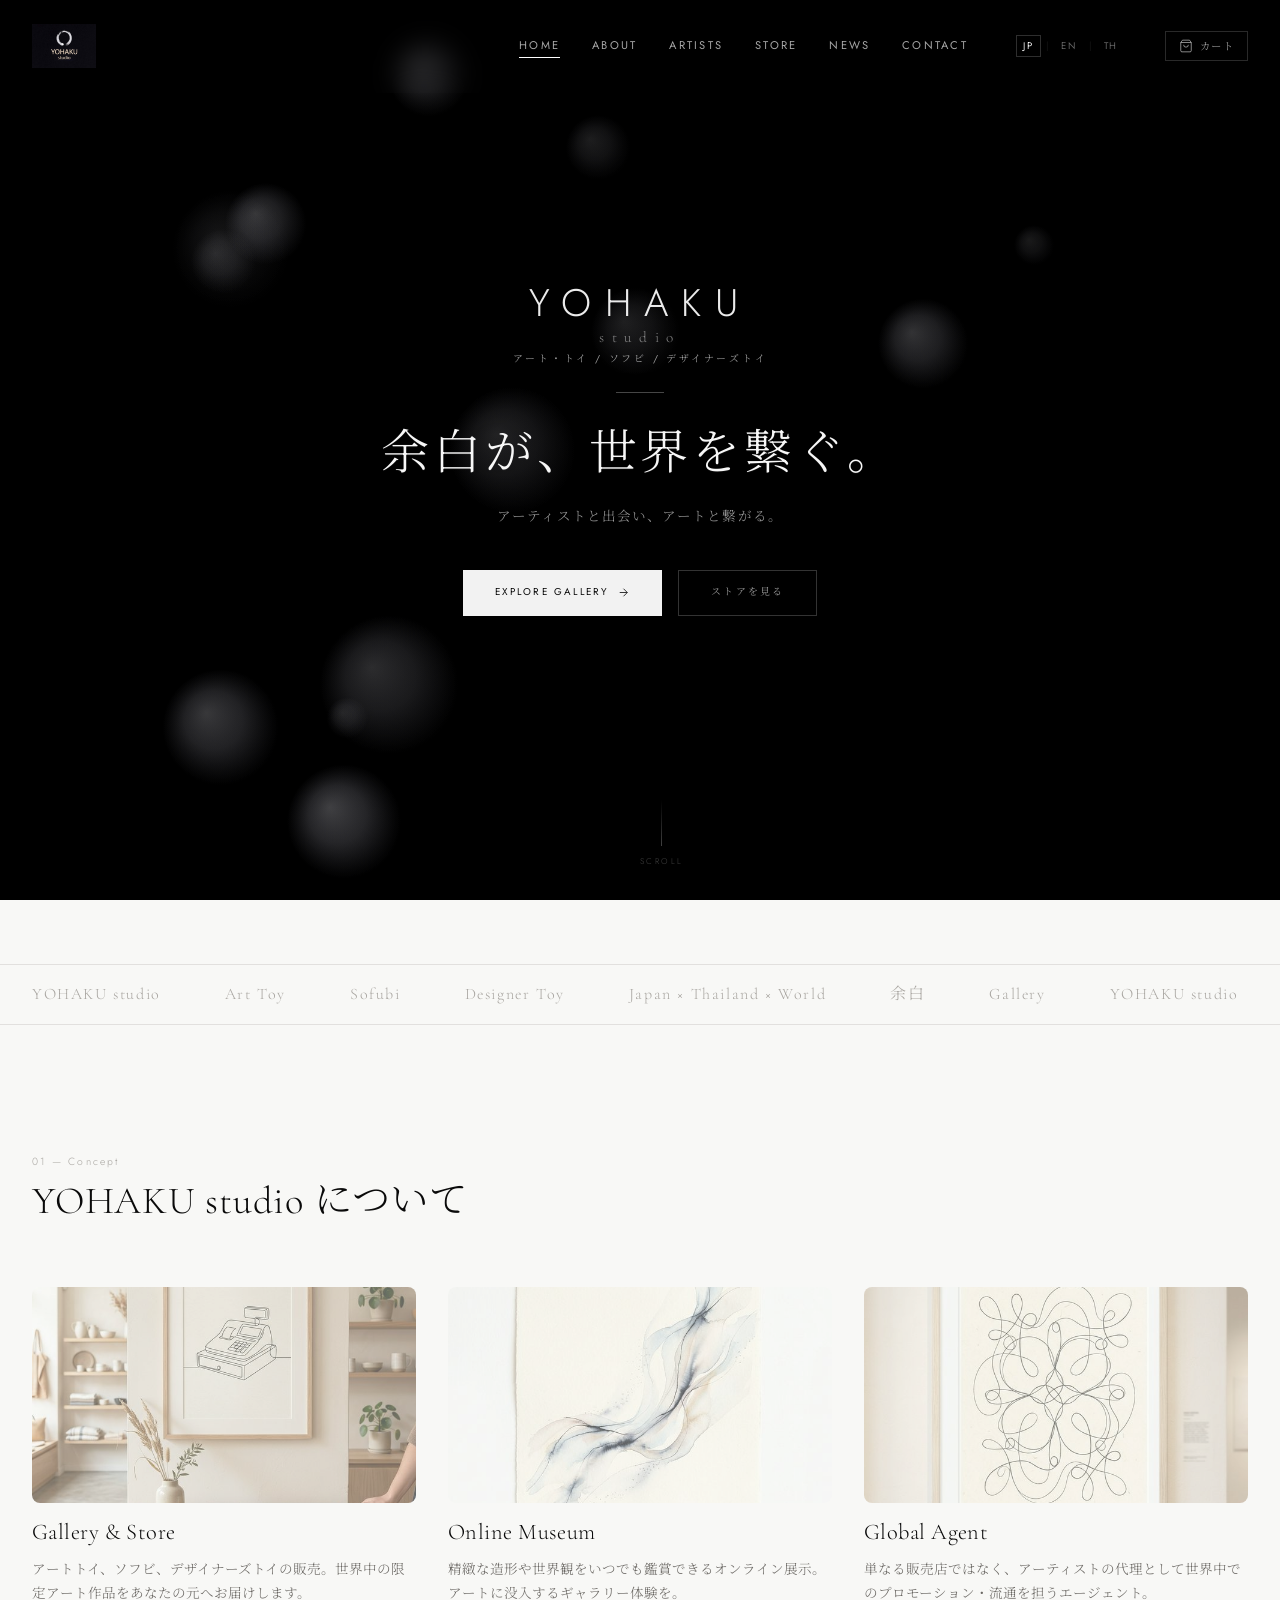
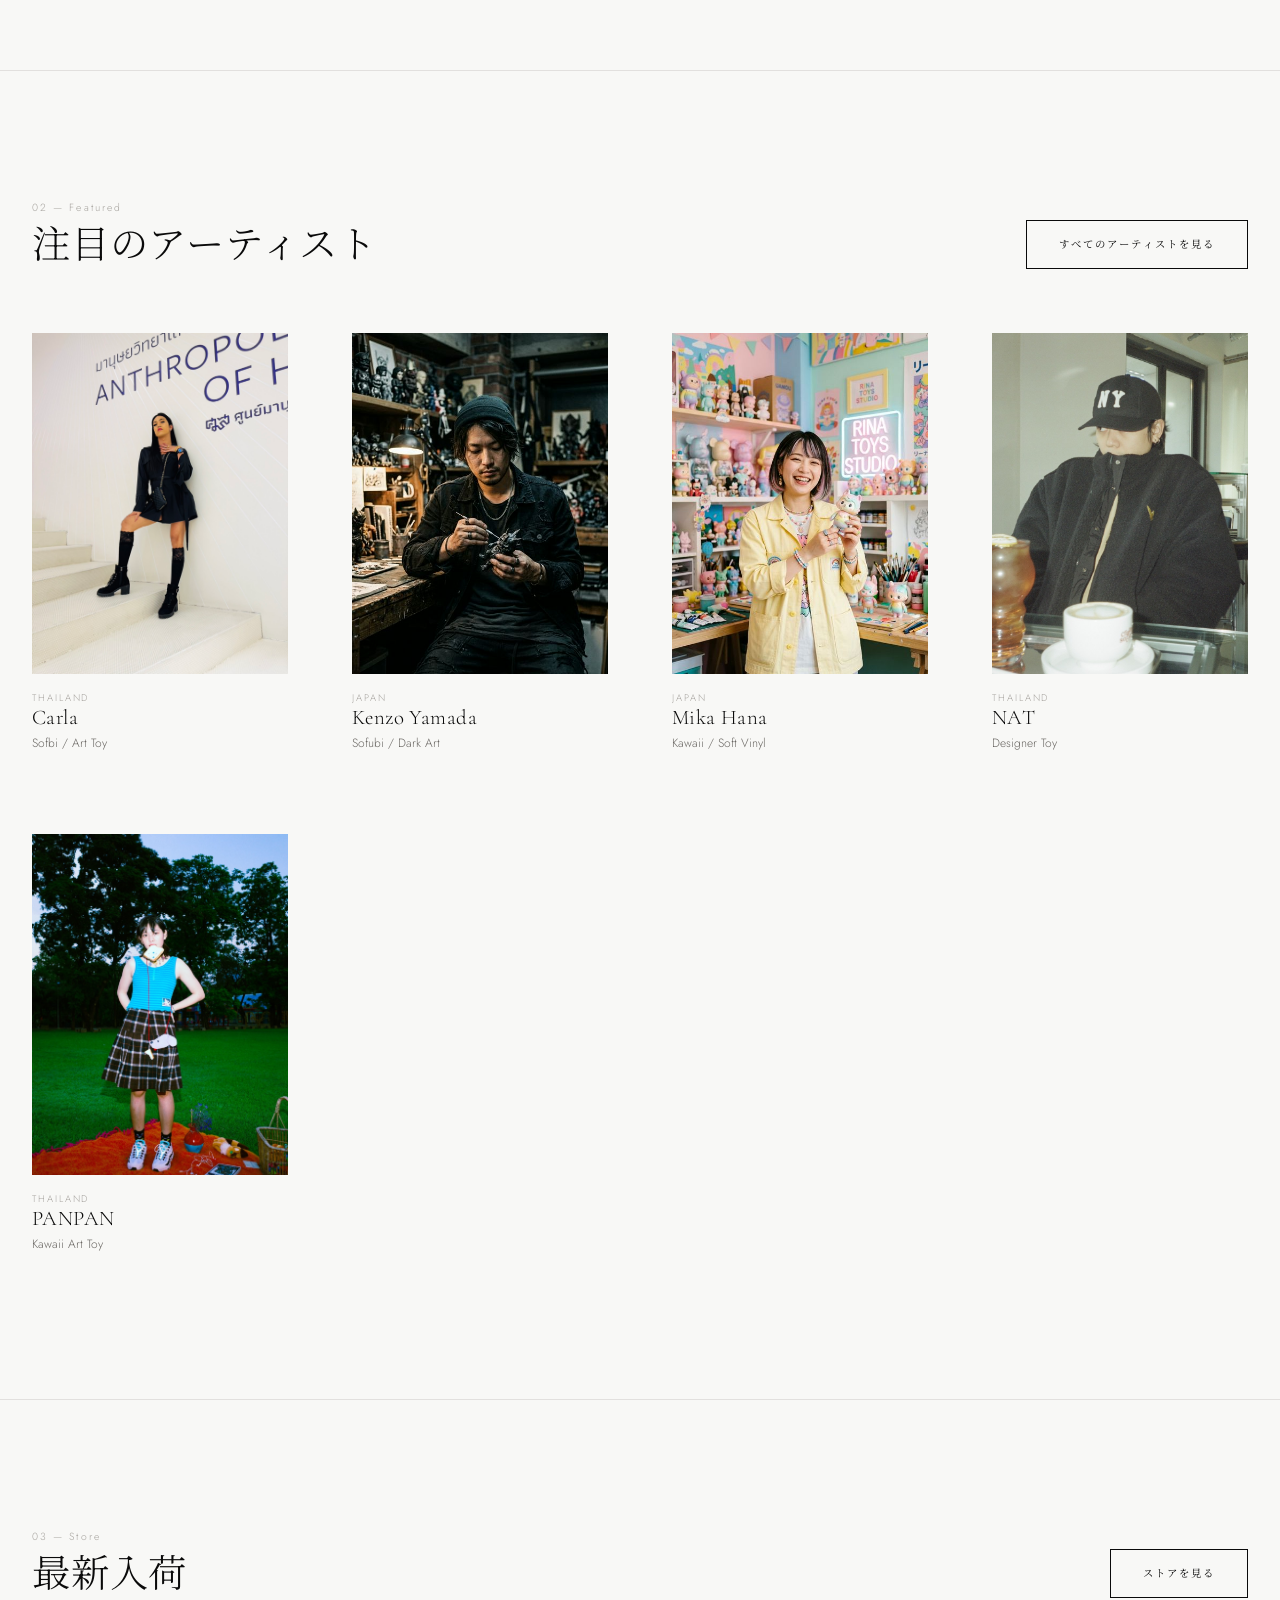
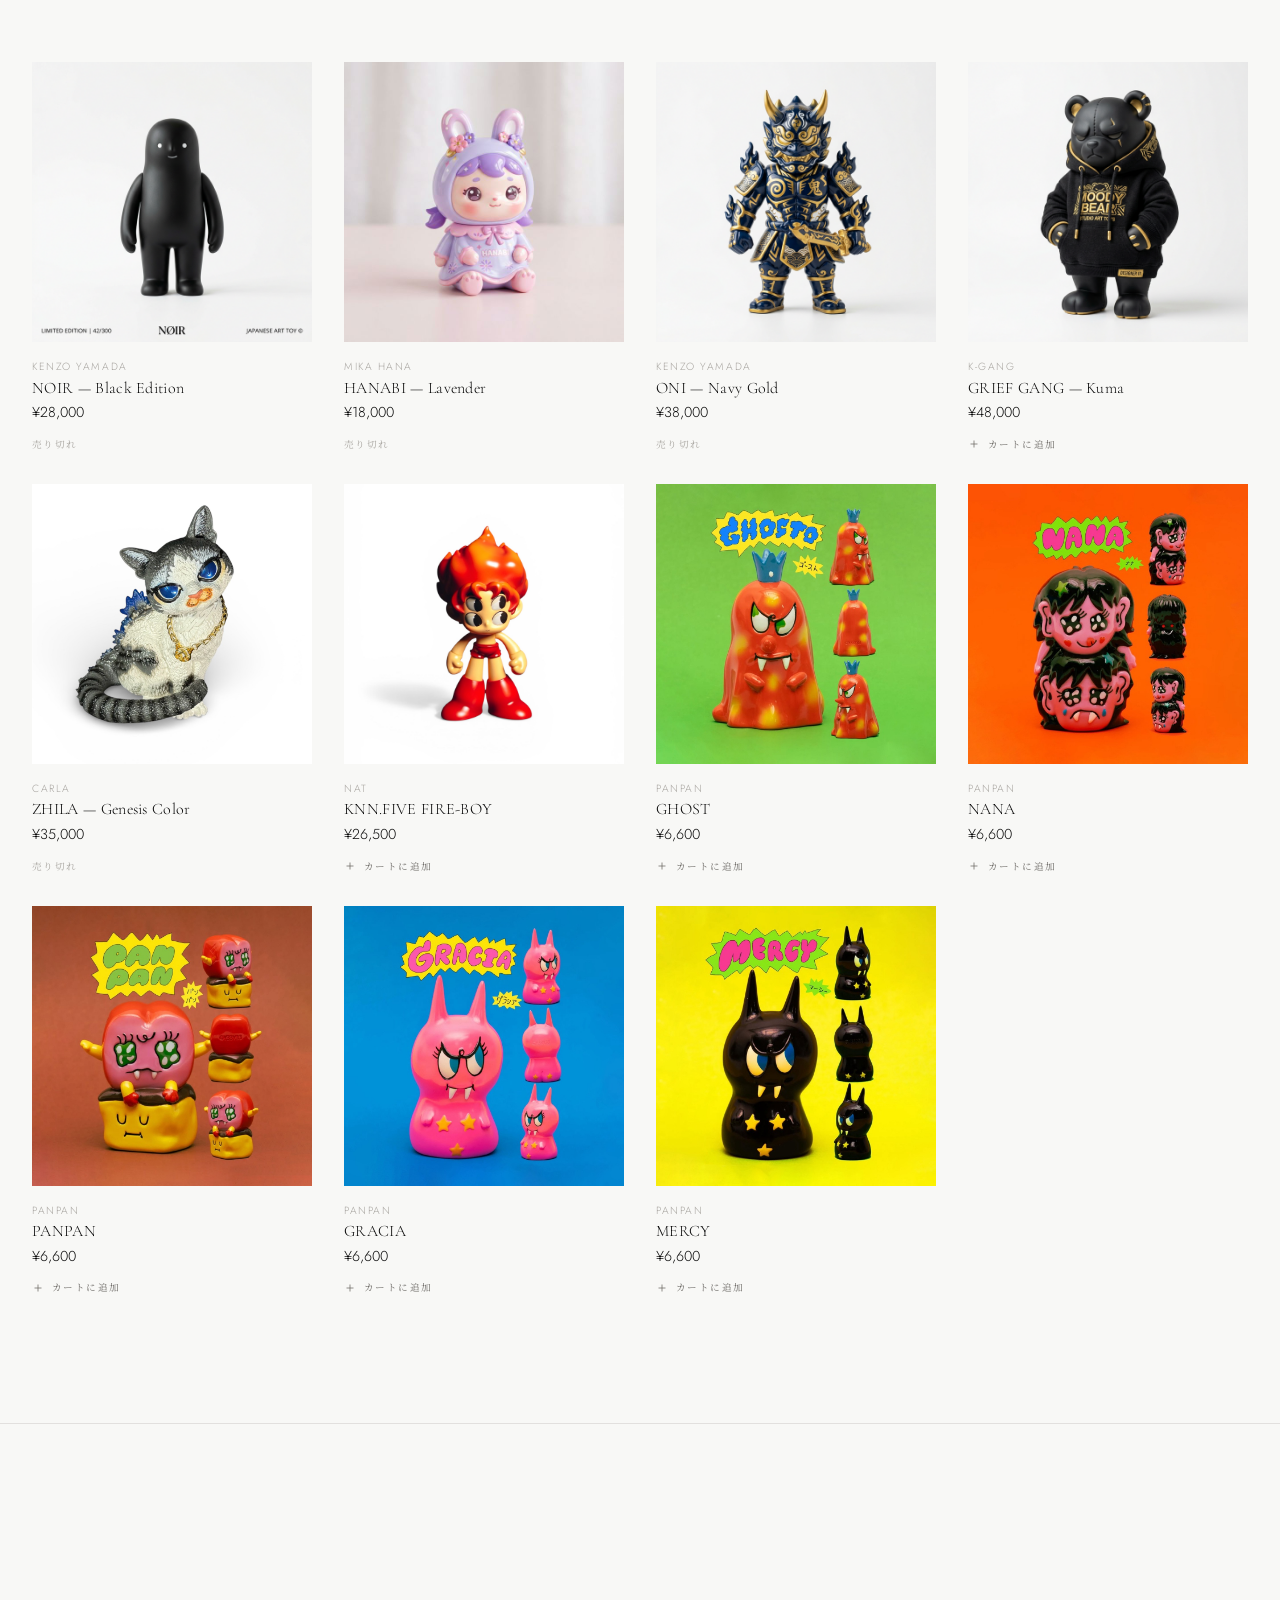
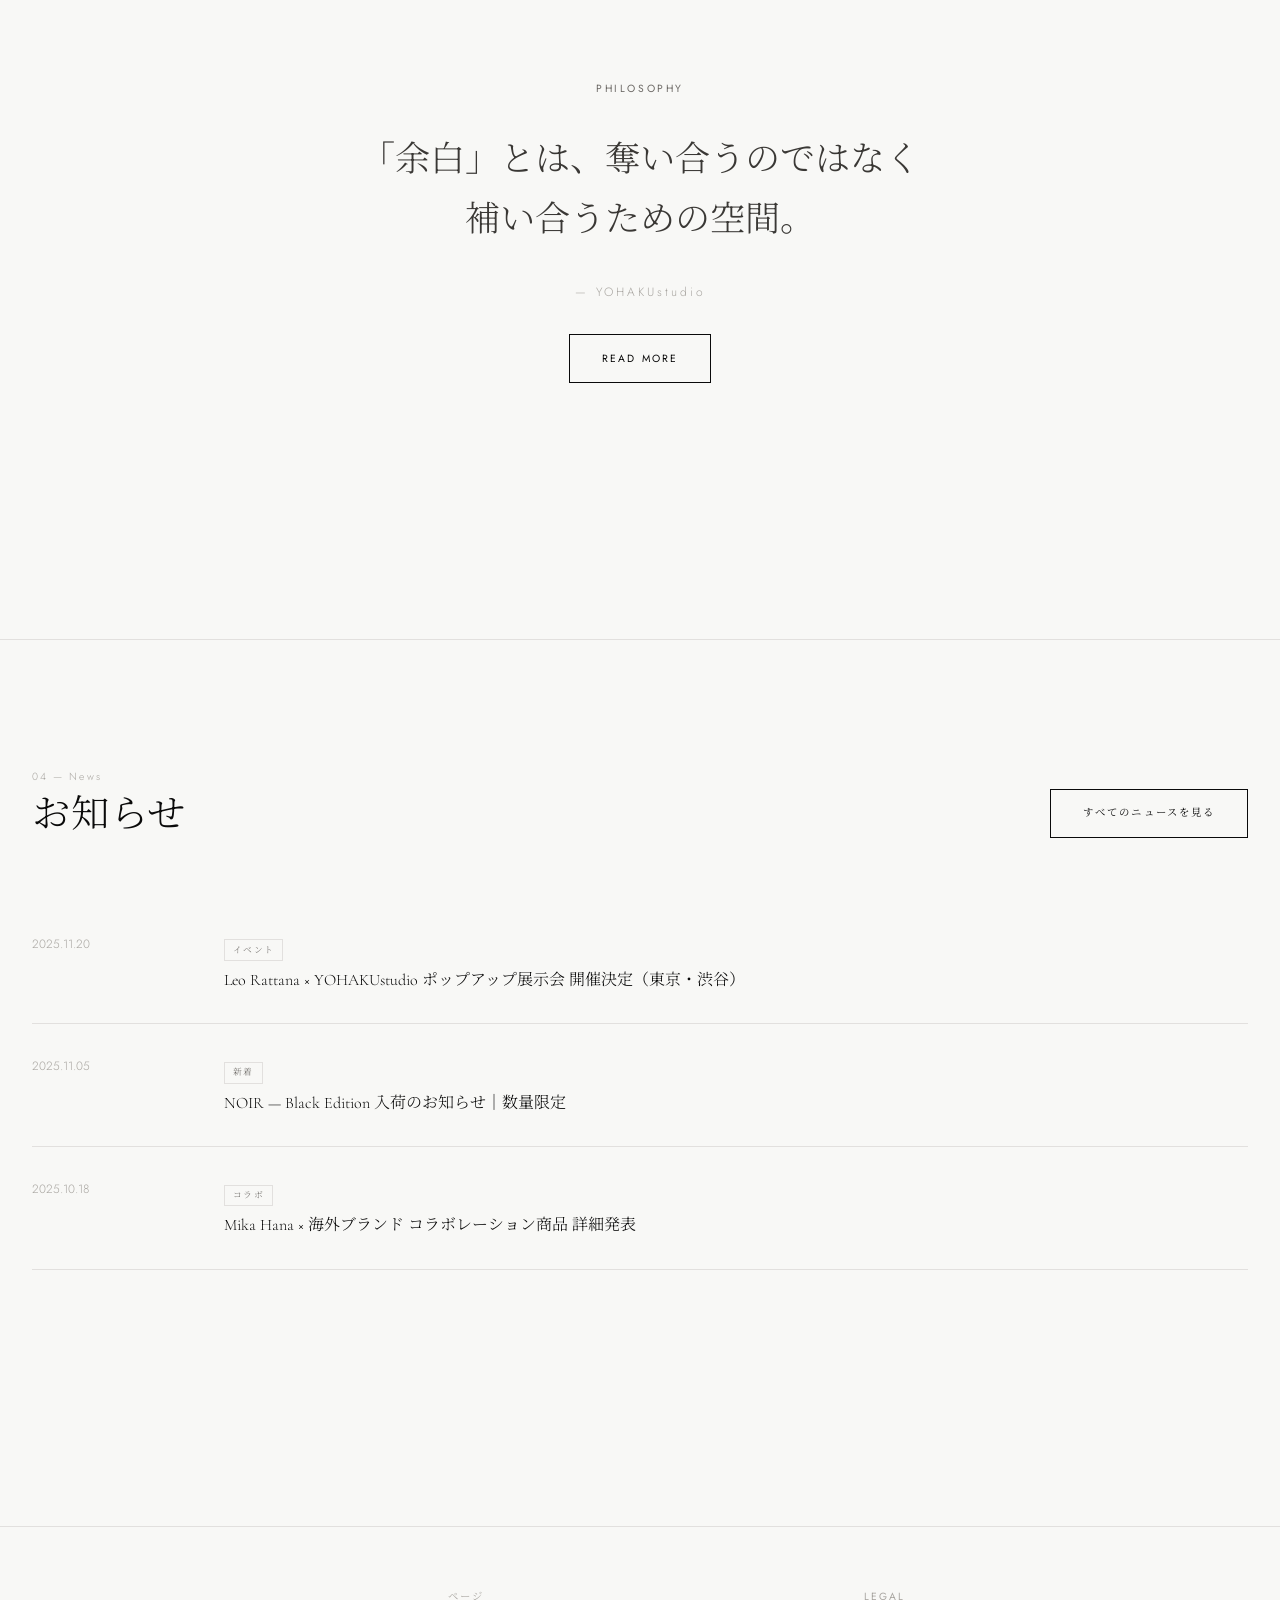
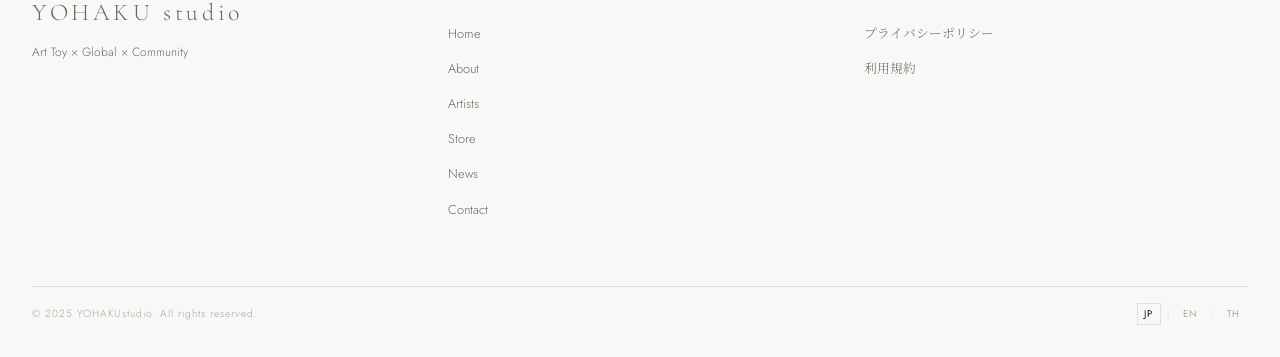
==== commit 585e6d4f: "Update HANABI image and set multiple products to Sold Out" ====
--- a/index.html
+++ b/index.html
@@ -275,28 +275,22 @@
             <p class="product-card__artist">Kenzo Yamada</p>
             <h3 class="product-card__name">NOIR — Black Edition</h3>
             <p class="product-card__price">¥28,000</p>
-            <button class="product-card__add add-to-cart">
-              <svg width="12" height="12" viewBox="0 0 24 24" fill="none" stroke="currentColor" stroke-width="1.5">
-                <path d="M12 5v14M5 12h14" />
-              </svg>
-              <span data-i18n="store_add_cart">カートに追加</span>
+            <button class="product-card__add" disabled>
+              <span data-i18n="store_soldout">Sold Out</span>
             </button>
           </div>
         </article>
         <article class="product-card fade-in" data-product data-product-id="p002" data-product-name="HANABI — Lavender"
-          data-product-artist="Mika Hana" data-product-price="18000" data-product-img="images/artist-mika.png">
-          <div class="product-card__img-wrap">
-            <img class="product-card__img" src="images/artist-mika.png" alt="HANABI Lavender">
+          data-product-artist="Mika Hana" data-product-price="18000" data-product-img="images/toy_hanabi_lavender.png">
+          <div class="product-card__img-wrap">
+            <img class="product-card__img" src="images/toy_hanabi_lavender.png" alt="HANABI Lavender">
           </div>
           <div class="product-card__body">
             <p class="product-card__artist">Mika Hana</p>
             <h3 class="product-card__name">HANABI — Lavender</h3>
             <p class="product-card__price">¥18,000</p>
-            <button class="product-card__add add-to-cart">
-              <svg width="12" height="12" viewBox="0 0 24 24" fill="none" stroke="currentColor" stroke-width="1.5">
-                <path d="M12 5v14M5 12h14" />
-              </svg>
-              <span data-i18n="store_add_cart">カートに追加</span>
+            <button class="product-card__add" disabled>
+              <span data-i18n="store_soldout">Sold Out</span>
             </button>
           </div>
         </article>
@@ -310,11 +304,8 @@
             <p class="product-card__artist">Kenzo Yamada</p>
             <h3 class="product-card__name">ONI — Navy Gold</h3>
             <p class="product-card__price">¥38,000</p>
-            <button class="product-card__add add-to-cart">
-              <svg width="12" height="12" viewBox="0 0 24 24" fill="none" stroke="currentColor" stroke-width="1.5">
-                <path d="M12 5v14M5 12h14" />
-              </svg>
-              <span data-i18n="store_add_cart">カートに追加</span>
+            <button class="product-card__add" disabled>
+              <span data-i18n="store_soldout">Sold Out</span>
             </button>
           </div>
         </article>
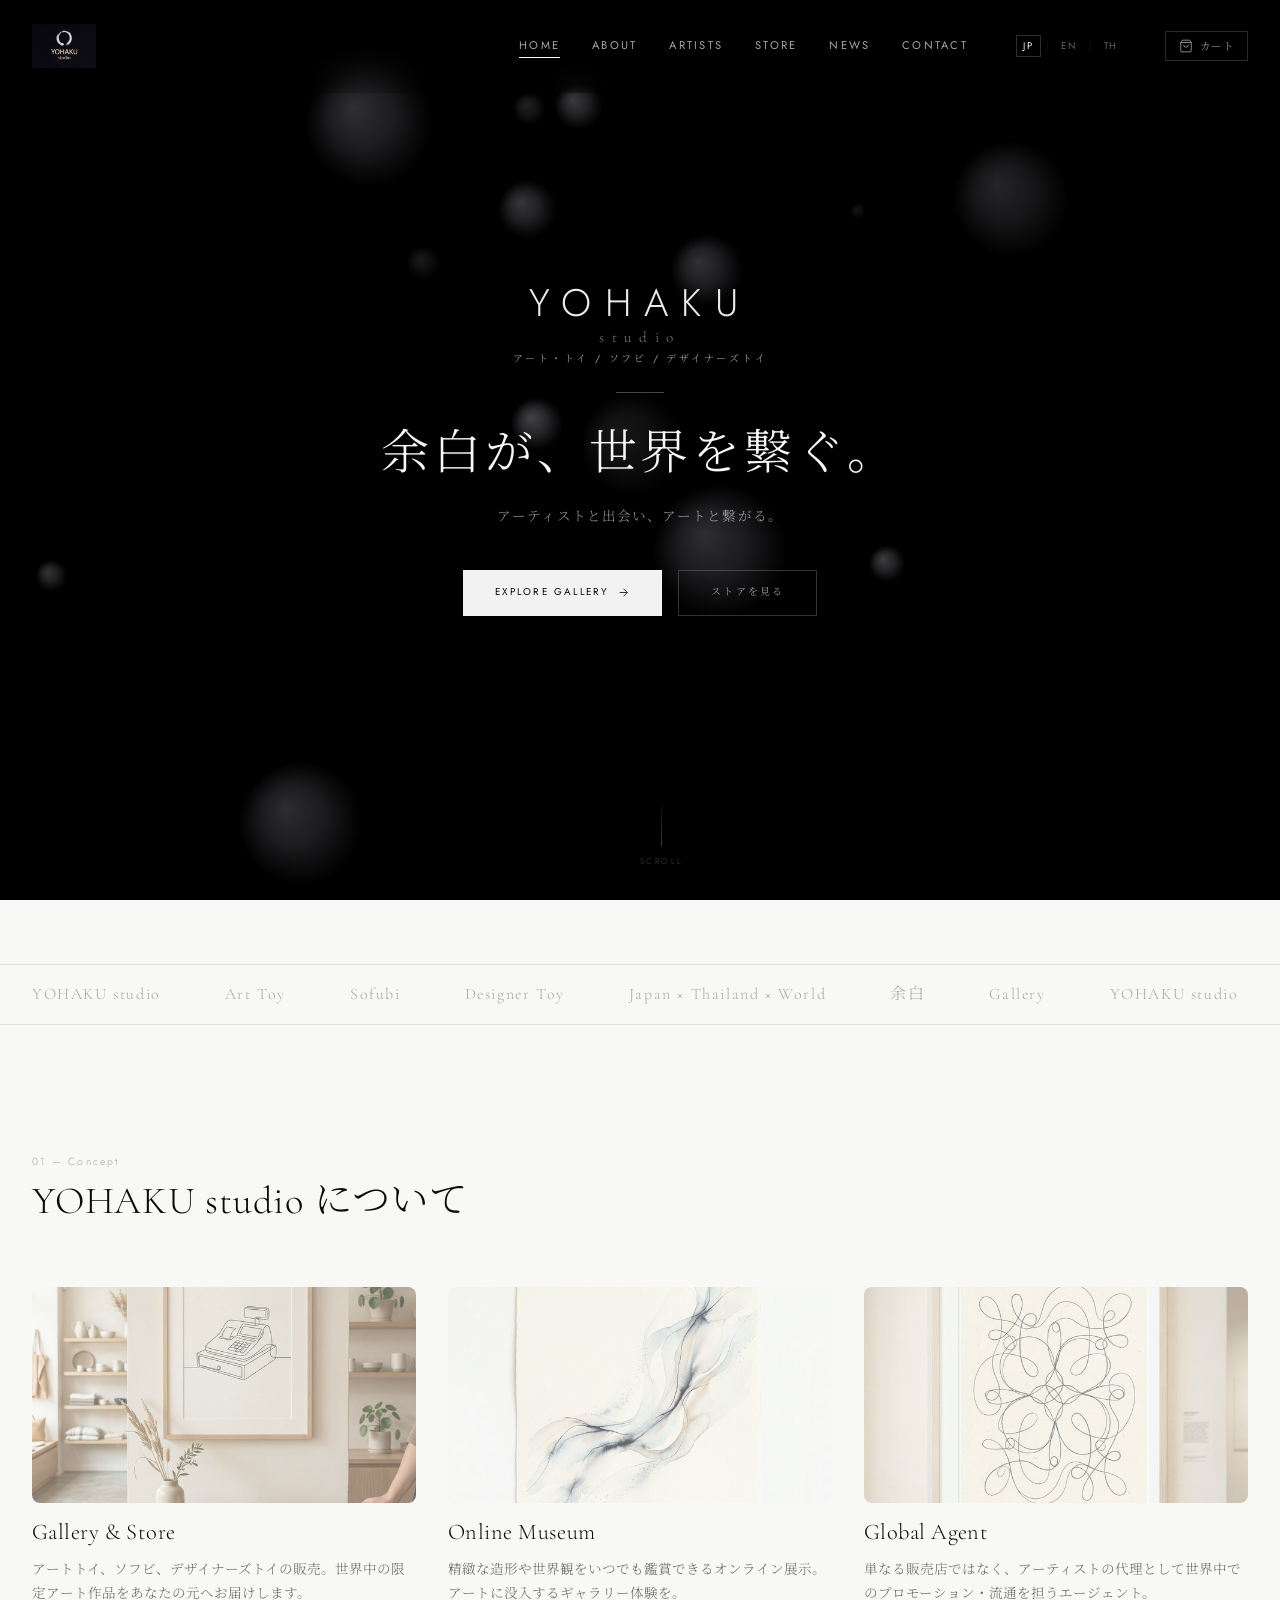
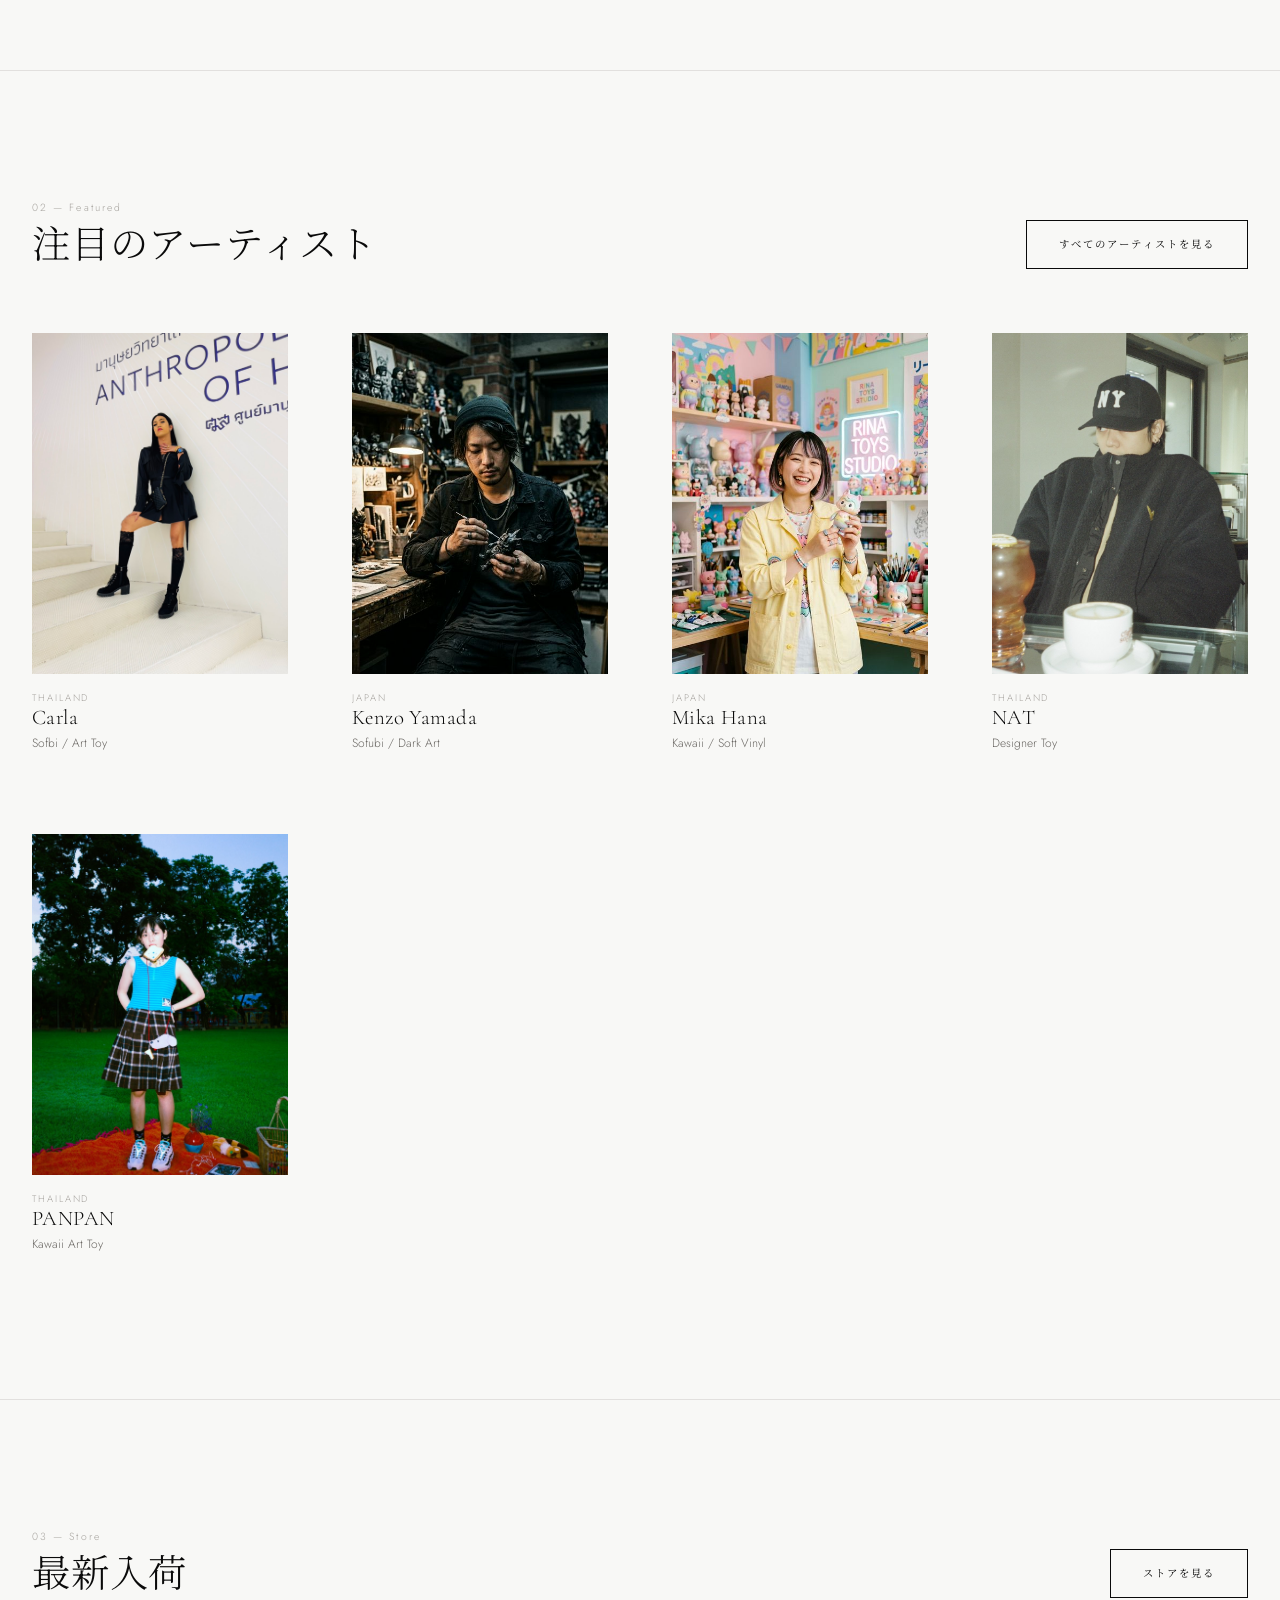
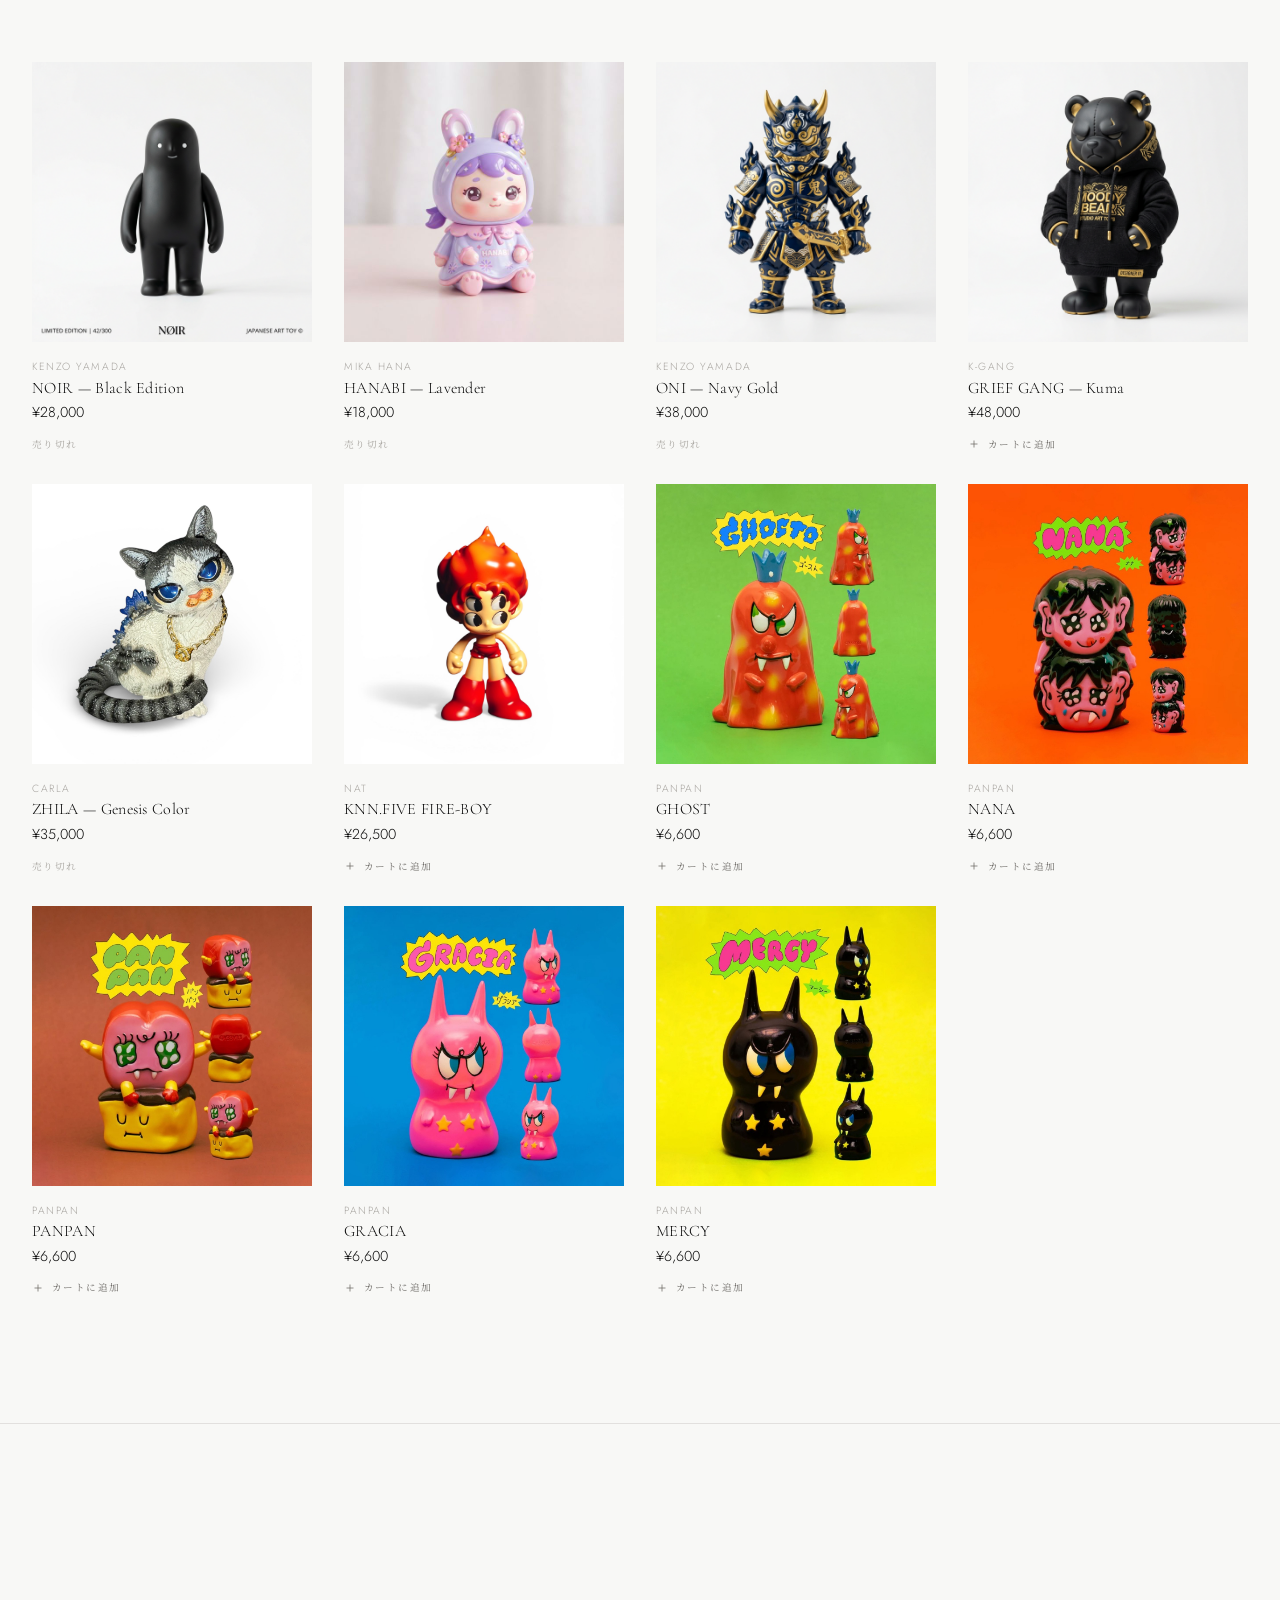
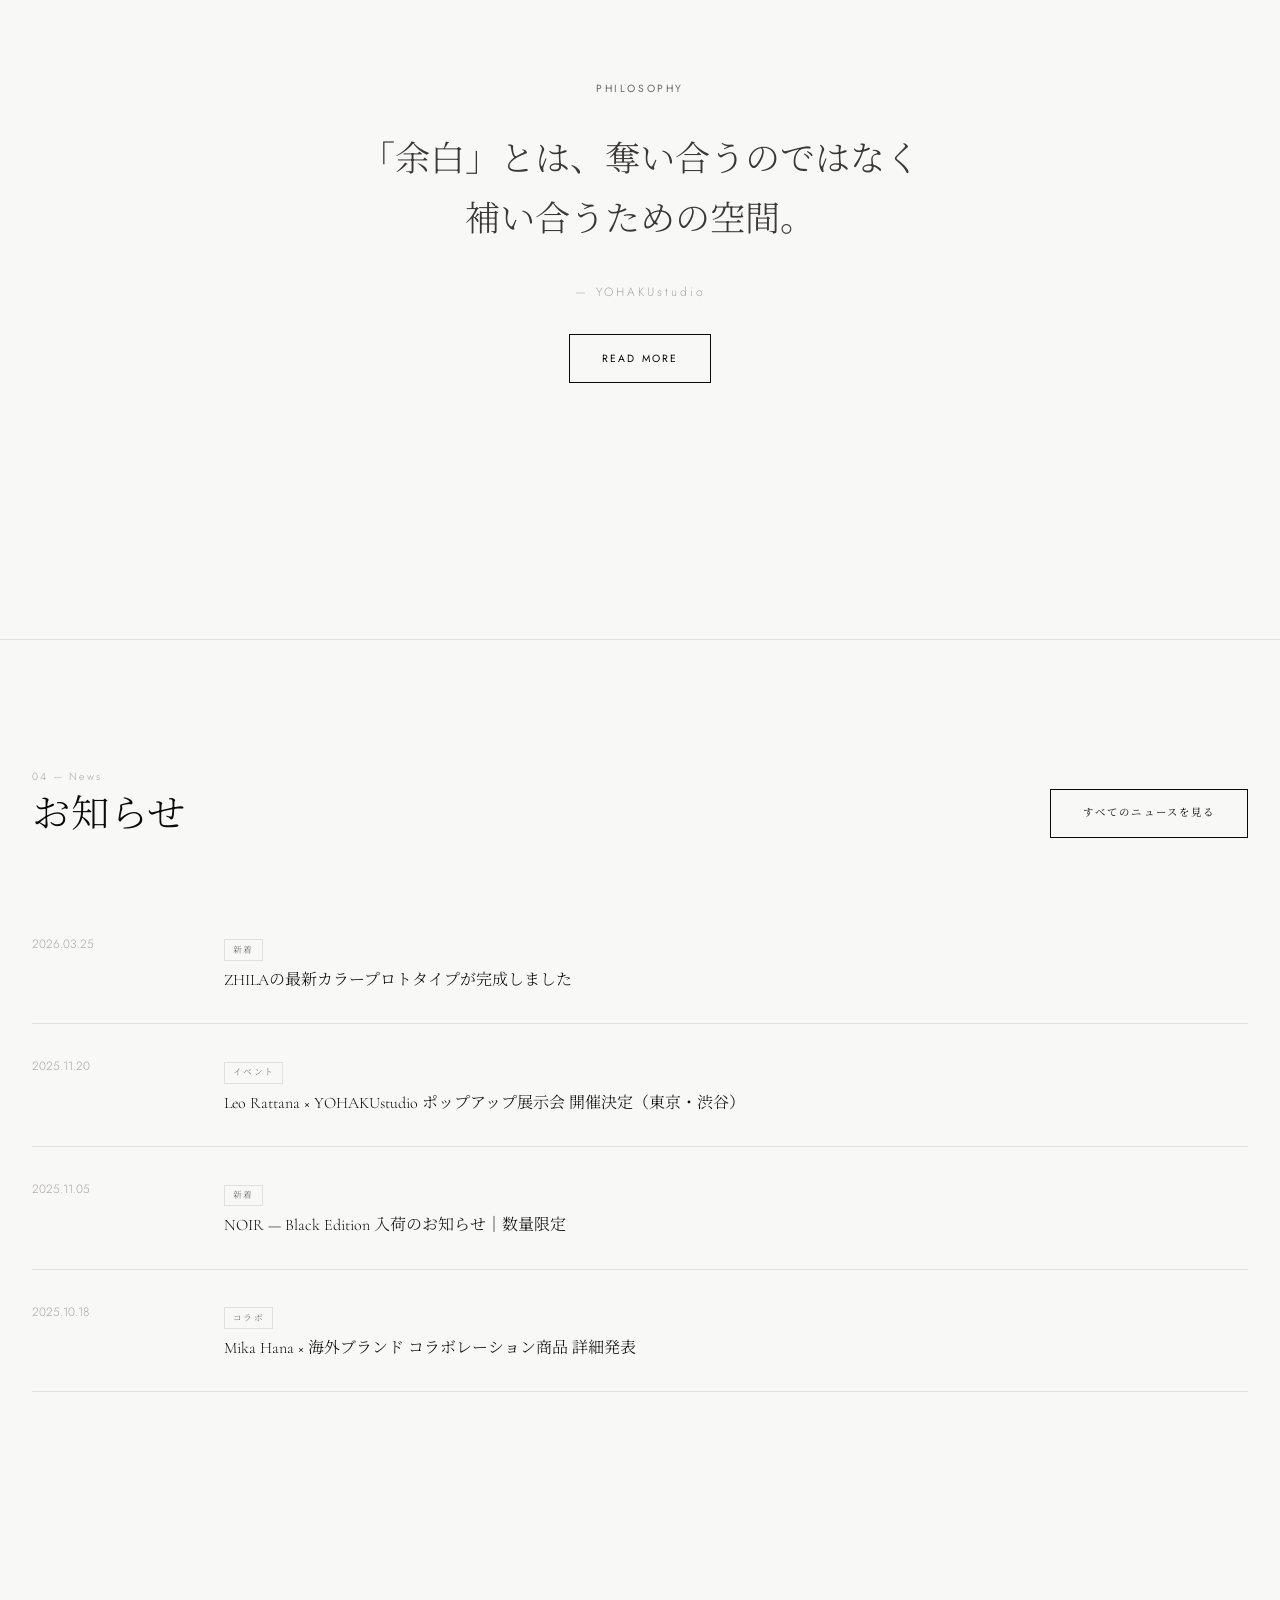
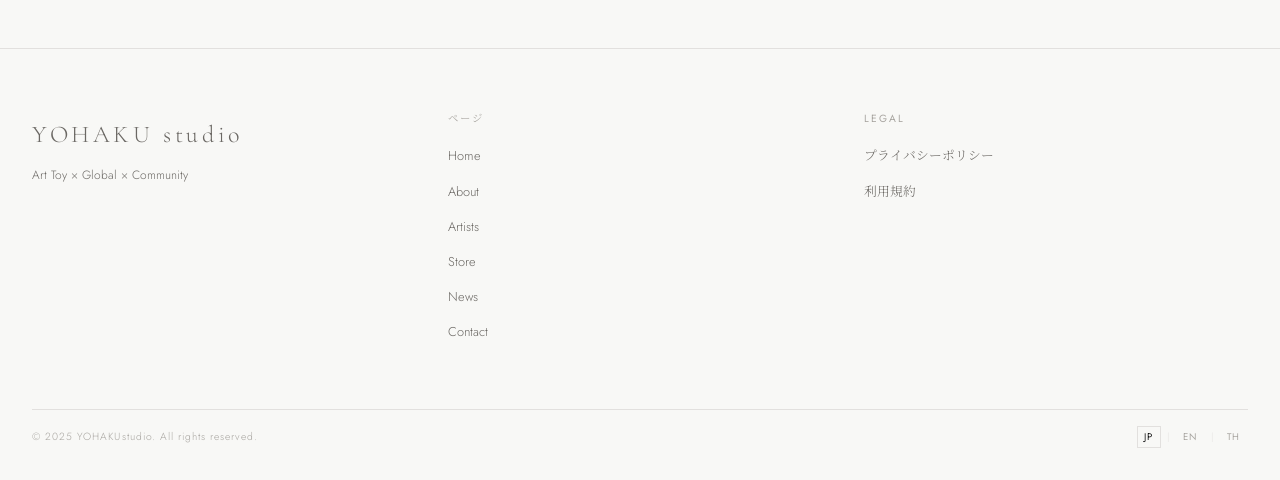
==== commit 2aaf64ef: "Add multilingual ZHILA news item to i18n.js, news.html and index.html" ====
--- a/index.html
+++ b/index.html
@@ -482,6 +482,14 @@
       </div>
       <div>
         <div class="news-item fade-in">
+          <div class="news-item__date" data-i18n="news_item0_date">2026.03.25</div>
+          <div>
+            <span class="news-item__tag" data-i18n="news_tag_new">新着</span>
+            <p class="news-item__title" data-i18n="news_item0_title">ZHILAの最新カラープロトタイプが完成しました</p>
+          </div>
+        </div>
+
+        <div class="news-item fade-in">
           <div class="news-item__date" data-i18n="news_item1_date">2025.11.20</div>
           <div>
             <span class="news-item__tag" data-i18n="news_tag_event">イベント</span>
--- a/css/style.css
+++ b/css/style.css
@@ -763,6 +763,8 @@
   align-items: center;
   justify-content: center;
   aspect-ratio: 1 / 1;
+  padding-bottom: 0;
+  margin-bottom: 0;
 }
 
 .modal__img img {
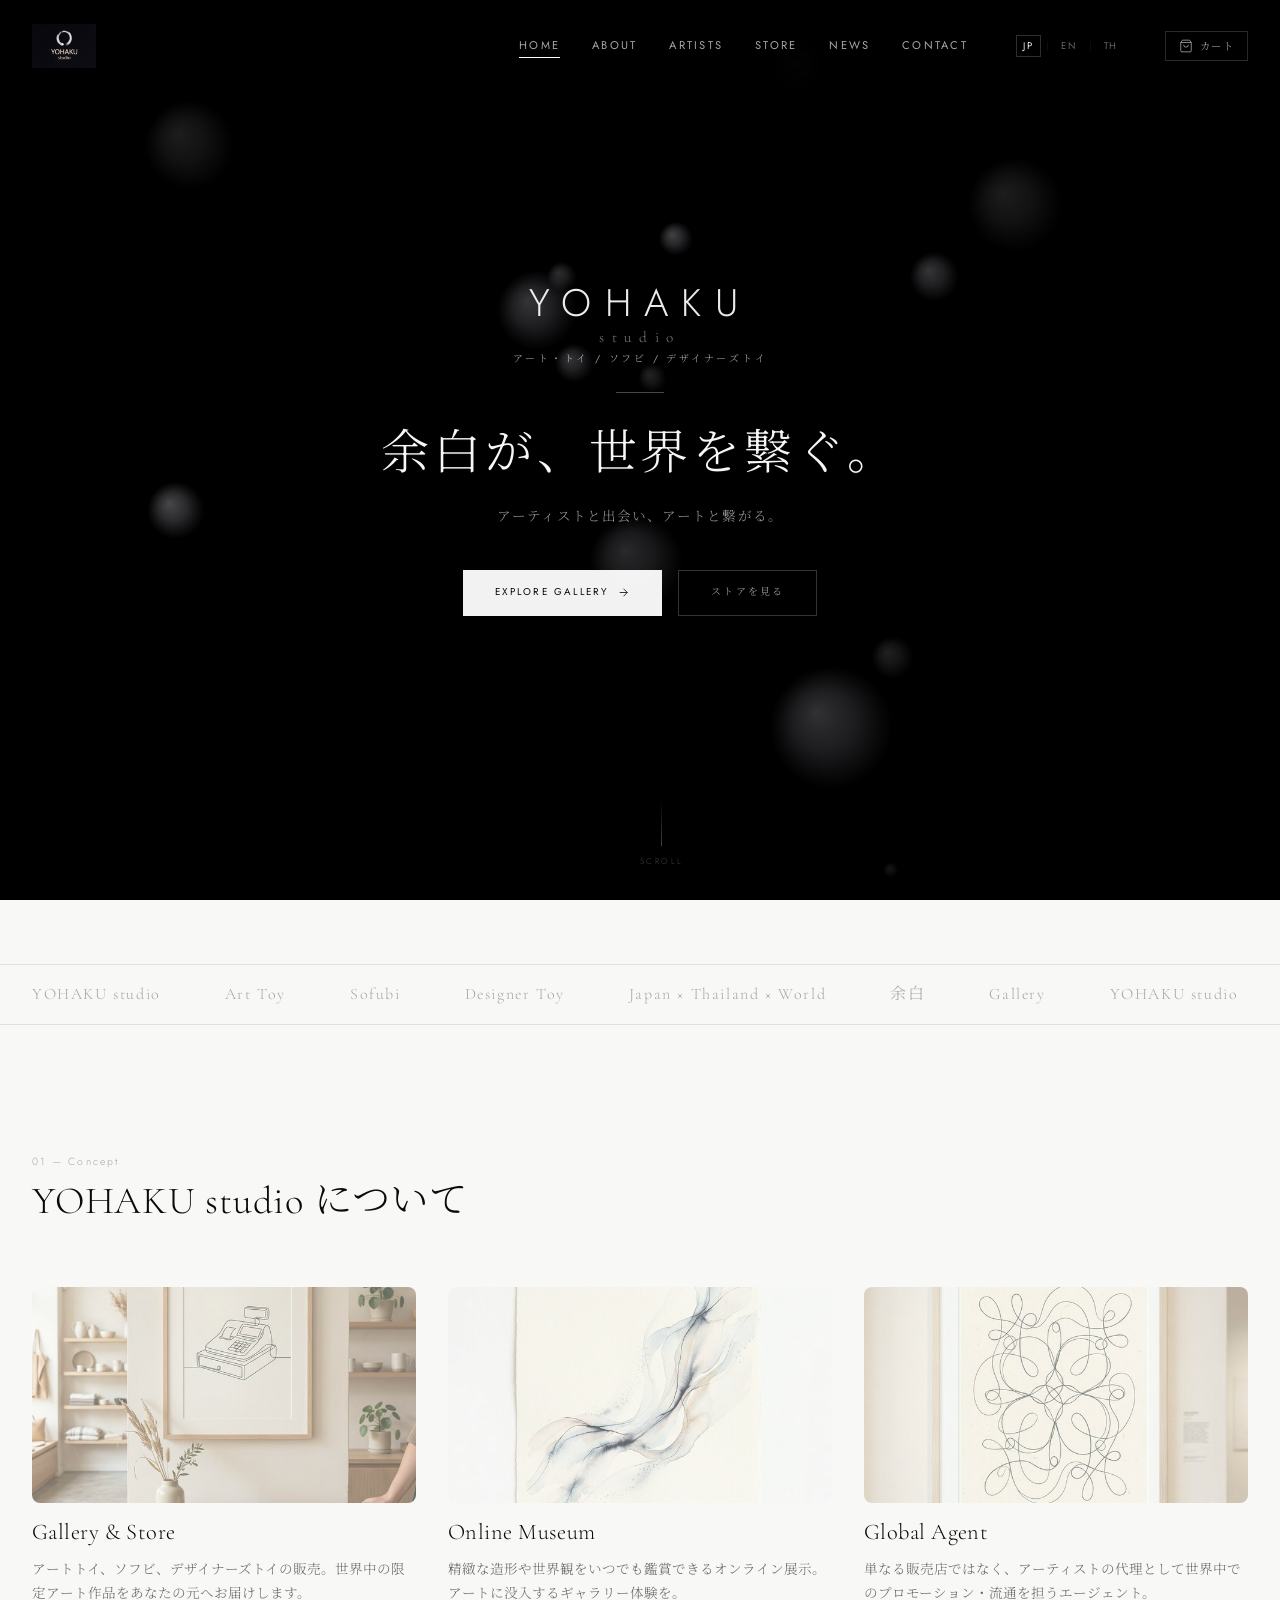
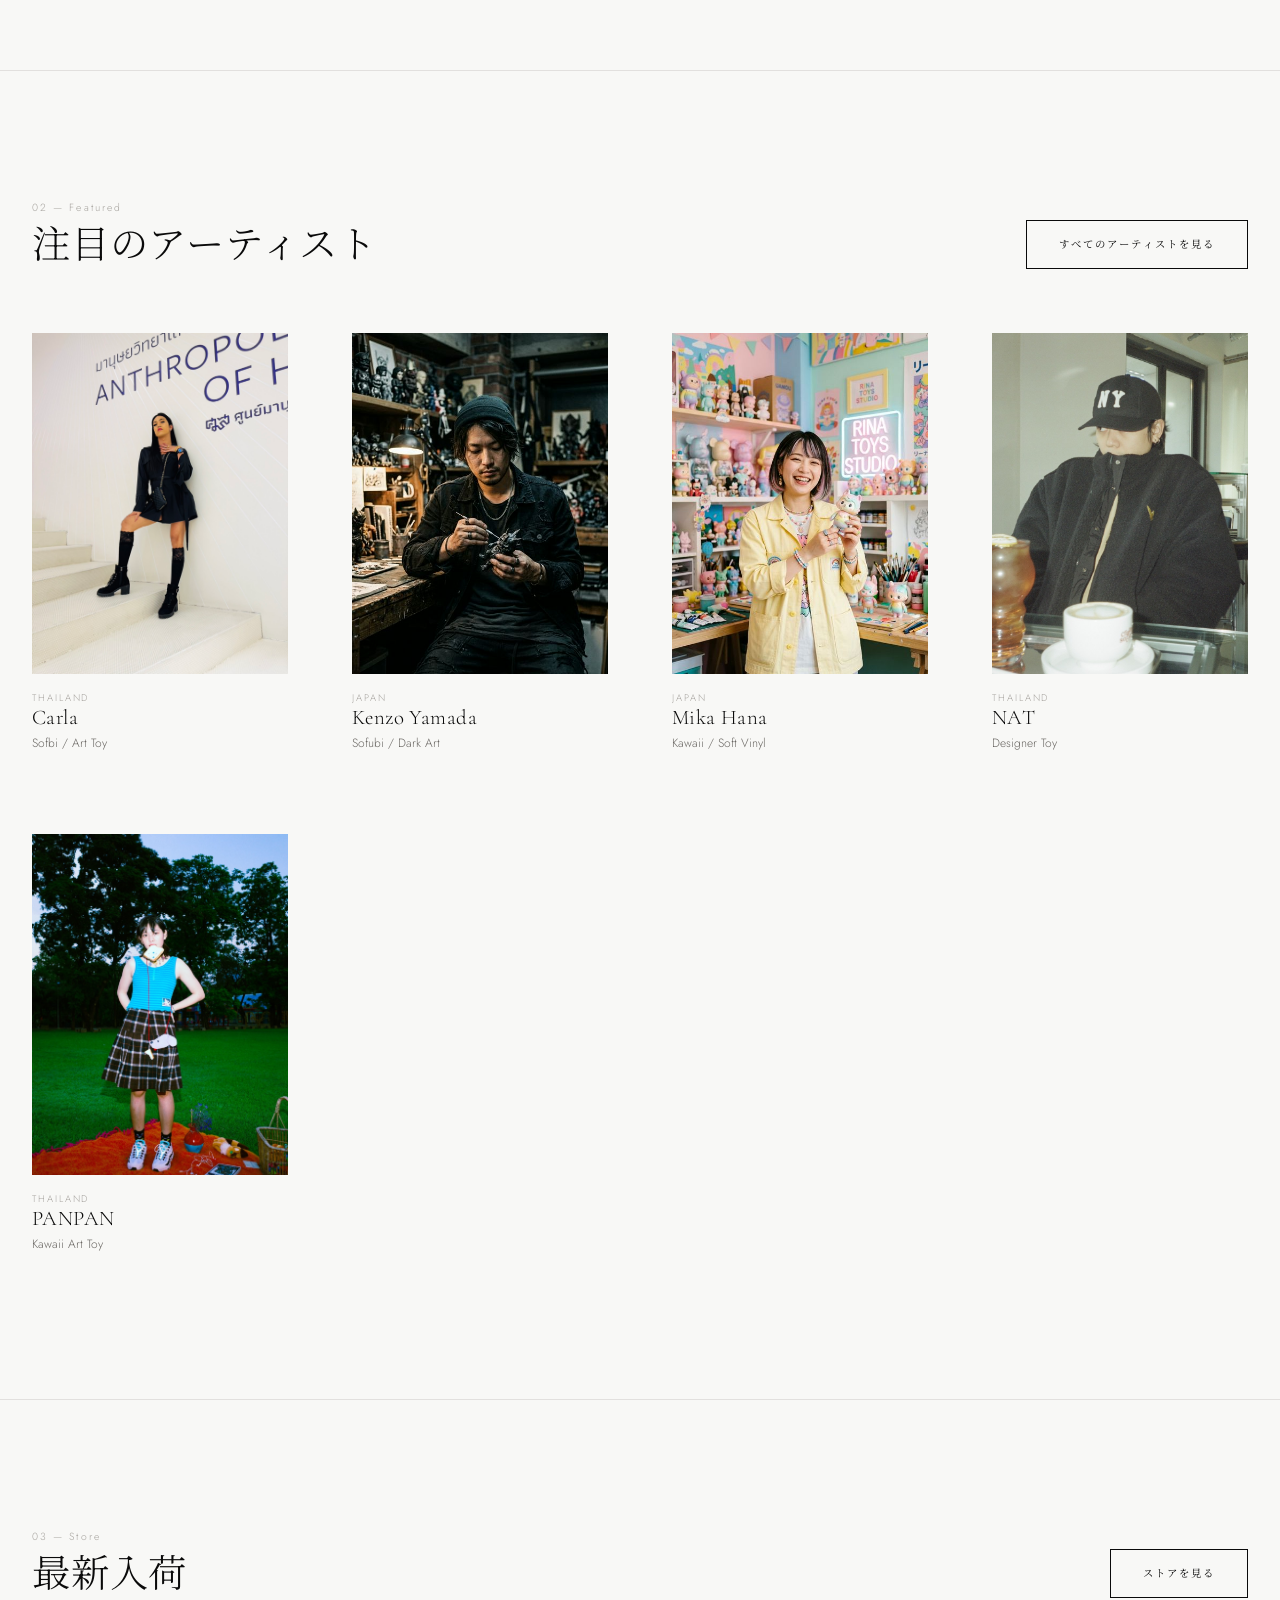
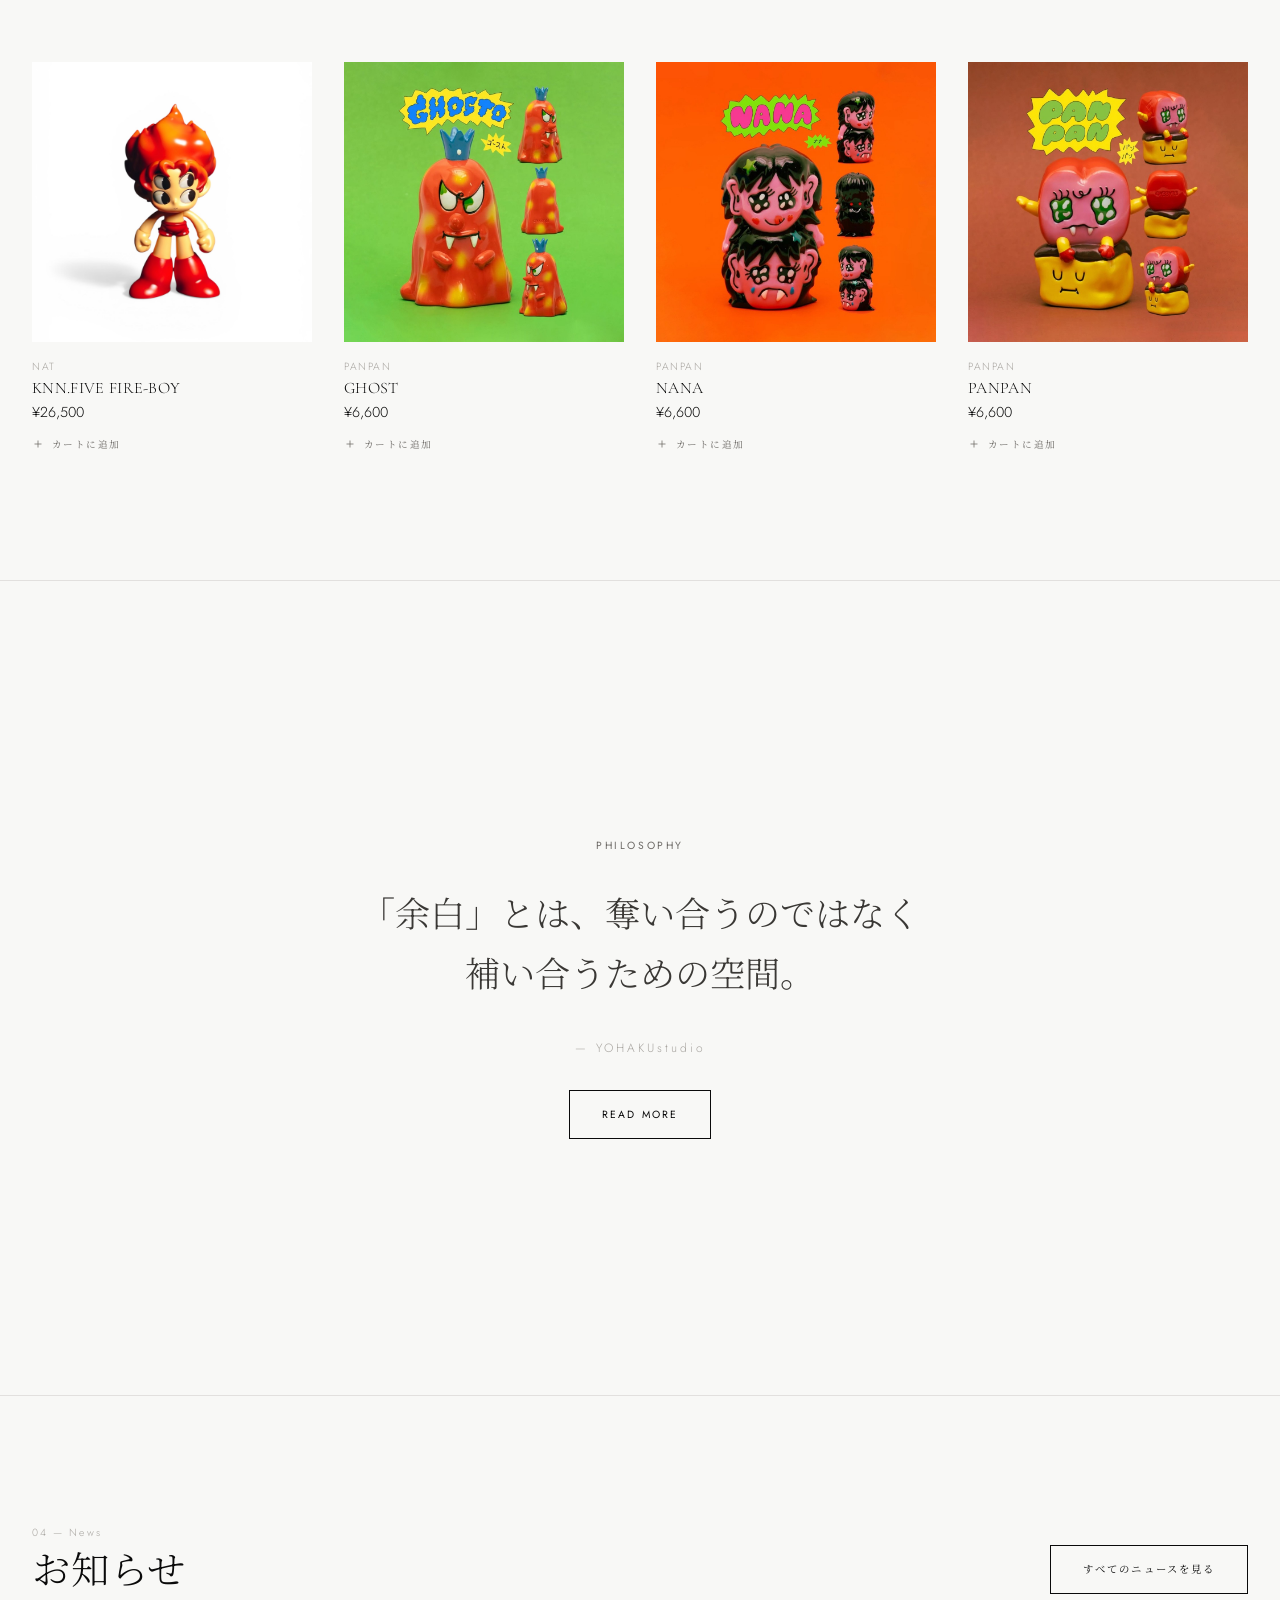
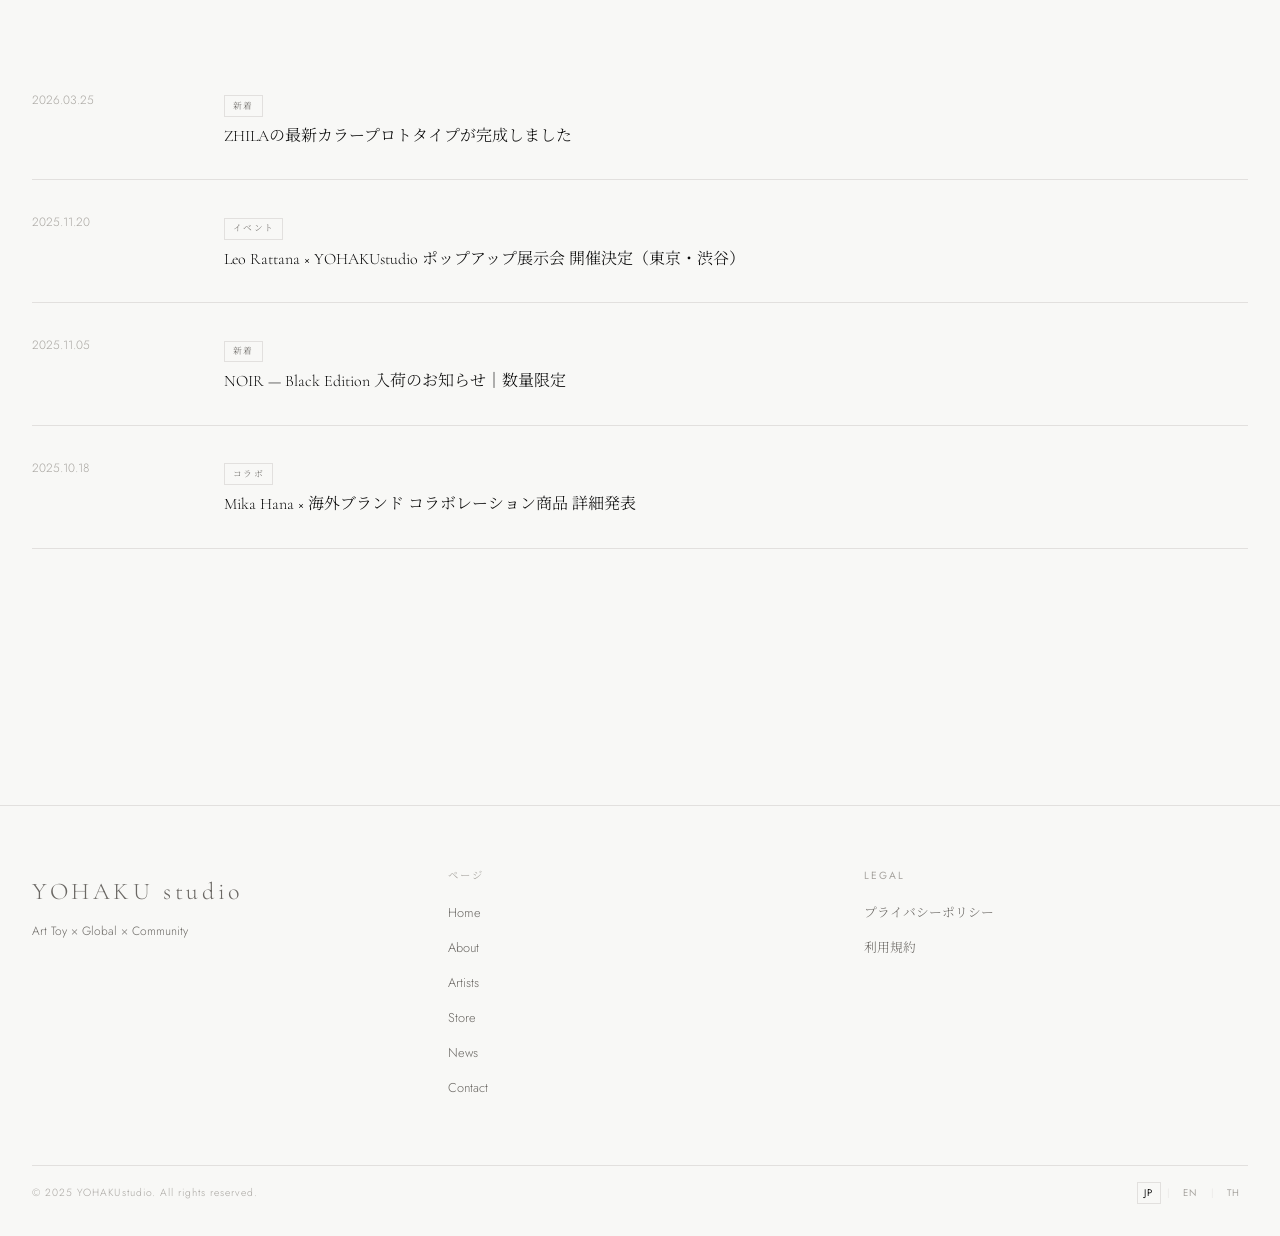
==== commit 275e1022: "Set GRIEF GANG/BLANC as sold out and update new arrivals to NAT+PANPAN" ====
--- a/index.html
+++ b/index.html
@@ -265,83 +265,9 @@
         </a>
       </div>
       <div class="grid-4">
-        <article class="product-card fade-in" data-product data-product-id="p001"
-          data-product-name="NOIR — Black Edition" data-product-artist="Kenzo Yamada" data-product-price="28000"
-          data-product-img="images/product-noir.png">
-          <div class="product-card__img-wrap">
-            <img class="product-card__img" src="images/product-noir.png" alt="NOIR Black Edition">
-          </div>
-          <div class="product-card__body">
-            <p class="product-card__artist">Kenzo Yamada</p>
-            <h3 class="product-card__name">NOIR — Black Edition</h3>
-            <p class="product-card__price">¥28,000</p>
-            <button class="product-card__add" disabled>
-              <span data-i18n="store_soldout">Sold Out</span>
-            </button>
-          </div>
-        </article>
-        <article class="product-card fade-in" data-product data-product-id="p002" data-product-name="HANABI — Lavender"
-          data-product-artist="Mika Hana" data-product-price="18000" data-product-img="images/toy_hanabi_lavender.png">
-          <div class="product-card__img-wrap">
-            <img class="product-card__img" src="images/toy_hanabi_lavender.png" alt="HANABI Lavender">
-          </div>
-          <div class="product-card__body">
-            <p class="product-card__artist">Mika Hana</p>
-            <h3 class="product-card__name">HANABI — Lavender</h3>
-            <p class="product-card__price">¥18,000</p>
-            <button class="product-card__add" disabled>
-              <span data-i18n="store_soldout">Sold Out</span>
-            </button>
-          </div>
-        </article>
-
-        <article class="product-card fade-in" data-product data-product-id="p004" data-product-name="ONI — Navy Gold"
-          data-product-artist="Kenzo Yamada" data-product-price="38000" data-product-img="images/artist-kenzo.png">
-          <div class="product-card__img-wrap">
-            <img class="product-card__img" src="images/artist-kenzo.png" alt="ONI Navy Gold">
-          </div>
-          <div class="product-card__body">
-            <p class="product-card__artist">Kenzo Yamada</p>
-            <h3 class="product-card__name">ONI — Navy Gold</h3>
-            <p class="product-card__price">¥38,000</p>
-            <button class="product-card__add" disabled>
-              <span data-i18n="store_soldout">Sold Out</span>
-            </button>
-          </div>
-        </article>
-        <article class="product-card fade-in" data-product data-product-id="p007" data-product-name="GRIEF GANG — Kuma"
-          data-product-artist="K-GANG" data-product-price="48000" data-product-img="images/artist-kuma.png">
-          <div class="product-card__img-wrap">
-            <img class="product-card__img" src="images/artist-kuma.png" alt="GRIEF GANG Kuma">
-          </div>
-          <div class="product-card__body">
-            <p class="product-card__artist">K-GANG</p>
-            <h3 class="product-card__name">GRIEF GANG — Kuma</h3>
-            <p class="product-card__price">¥48,000</p>
-            <button class="product-card__add add-to-cart">
-              <svg width="12" height="12" viewBox="0 0 24 24" fill="none" stroke="currentColor" stroke-width="1.5">
-                <path d="M12 5v14M5 12h14" />
-              </svg>
-              <span data-i18n="store_add_cart">カートに追加</span>
-            </button>
-          </div>
-        </article>
-        <article class="product-card fade-in" data-product data-product-id="p008" data-product-name="ZHILA — Genesis Color"
-          data-product-artist="Carla" data-product-price="35000" data-product-img="images/artist-zhila.jpg">
-          <div class="product-card__img-wrap">
-            <img class="product-card__img" src="images/artist-zhila.jpg" alt="ZHILA Genesis Color">
-          </div>
-          <div class="product-card__body">
-            <p class="product-card__artist">Carla</p>
-            <h3 class="product-card__name">ZHILA — Genesis Color</h3>
-            <p class="product-card__price">¥35,000</p>
-            <button class="product-card__add" disabled>
-              <span data-i18n="store_soldout">Sold Out</span>
-            </button>
-          </div>
-        </article>
-        <article class="product-card fade-in" data-product data-product-id="p014" data-product-name="KNN.FIVE FIRE-BOY"
-          data-product-artist="NAT" data-product-price="26500" data-product-img="images/toy_fireboy.JPG">
+        <article class="product-card fade-in" data-product data-product-id="p014"
+          data-product-name="KNN.FIVE FIRE-BOY" data-product-artist="NAT" data-product-price="26500"
+          data-product-img="images/toy_fireboy.JPG">
           <div class="product-card__img-wrap">
             <img class="product-card__img" src="images/toy_fireboy.JPG" alt="KNN.FIVE FIRE-BOY">
           </div>
@@ -357,8 +283,9 @@
             </button>
           </div>
         </article>
-        <article class="product-card fade-in" data-product data-product-id="p015" data-product-name="GHOST"
-          data-product-artist="PANPAN" data-product-price="6600" data-product-img="images/toy_ghost.JPG">
+        <article class="product-card fade-in" data-product data-product-id="p015"
+          data-product-name="GHOST" data-product-artist="PANPAN" data-product-price="6600"
+          data-product-img="images/toy_ghost.JPG">
           <div class="product-card__img-wrap">
             <img class="product-card__img" src="images/toy_ghost.JPG" alt="GHOST">
           </div>
@@ -374,8 +301,9 @@
             </button>
           </div>
         </article>
-        <article class="product-card fade-in" data-product data-product-id="p016" data-product-name="NANA"
-          data-product-artist="PANPAN" data-product-price="6600" data-product-img="images/toy_nana.JPG">
+        <article class="product-card fade-in" data-product data-product-id="p016"
+          data-product-name="NANA" data-product-artist="PANPAN" data-product-price="6600"
+          data-product-img="images/toy_nana.JPG">
           <div class="product-card__img-wrap">
             <img class="product-card__img" src="images/toy_nana.JPG" alt="NANA">
           </div>
@@ -391,48 +319,15 @@
             </button>
           </div>
         </article>
-        <article class="product-card fade-in" data-product data-product-id="p017" data-product-name="PANPAN"
-          data-product-artist="PANPAN" data-product-price="6600" data-product-img="images/toy_panpan.JPG">
+        <article class="product-card fade-in" data-product data-product-id="p017"
+          data-product-name="PANPAN" data-product-artist="PANPAN" data-product-price="6600"
+          data-product-img="images/toy_panpan.JPG">
           <div class="product-card__img-wrap">
             <img class="product-card__img" src="images/toy_panpan.JPG" alt="PANPAN">
           </div>
           <div class="product-card__body">
             <p class="product-card__artist">PANPAN</p>
             <h3 class="product-card__name">PANPAN</h3>
-            <p class="product-card__price">¥6,600</p>
-            <button class="product-card__add add-to-cart">
-              <svg width="12" height="12" viewBox="0 0 24 24" fill="none" stroke="currentColor" stroke-width="1.5">
-                <path d="M12 5v14M5 12h14" />
-              </svg>
-              <span data-i18n="store_add_cart">カートに追加</span>
-            </button>
-          </div>
-        </article>
-        <article class="product-card fade-in" data-product data-product-id="p018" data-product-name="GRACIA"
-          data-product-artist="PANPAN" data-product-price="6600" data-product-img="images/toy_gracia.JPG">
-          <div class="product-card__img-wrap">
-            <img class="product-card__img" src="images/toy_gracia.JPG" alt="GRACIA">
-          </div>
-          <div class="product-card__body">
-            <p class="product-card__artist">PANPAN</p>
-            <h3 class="product-card__name">GRACIA</h3>
-            <p class="product-card__price">¥6,600</p>
-            <button class="product-card__add add-to-cart">
-              <svg width="12" height="12" viewBox="0 0 24 24" fill="none" stroke="currentColor" stroke-width="1.5">
-                <path d="M12 5v14M5 12h14" />
-              </svg>
-              <span data-i18n="store_add_cart">カートに追加</span>
-            </button>
-          </div>
-        </article>
-        <article class="product-card fade-in" data-product data-product-id="p019" data-product-name="MERCY"
-          data-product-artist="PANPAN" data-product-price="6600" data-product-img="images/toy_mercy.JPG">
-          <div class="product-card__img-wrap">
-            <img class="product-card__img" src="images/toy_mercy.JPG" alt="MERCY">
-          </div>
-          <div class="product-card__body">
-            <p class="product-card__artist">PANPAN</p>
-            <h3 class="product-card__name">MERCY</h3>
             <p class="product-card__price">¥6,600</p>
             <button class="product-card__add add-to-cart">
               <svg width="12" height="12" viewBox="0 0 24 24" fill="none" stroke="currentColor" stroke-width="1.5">
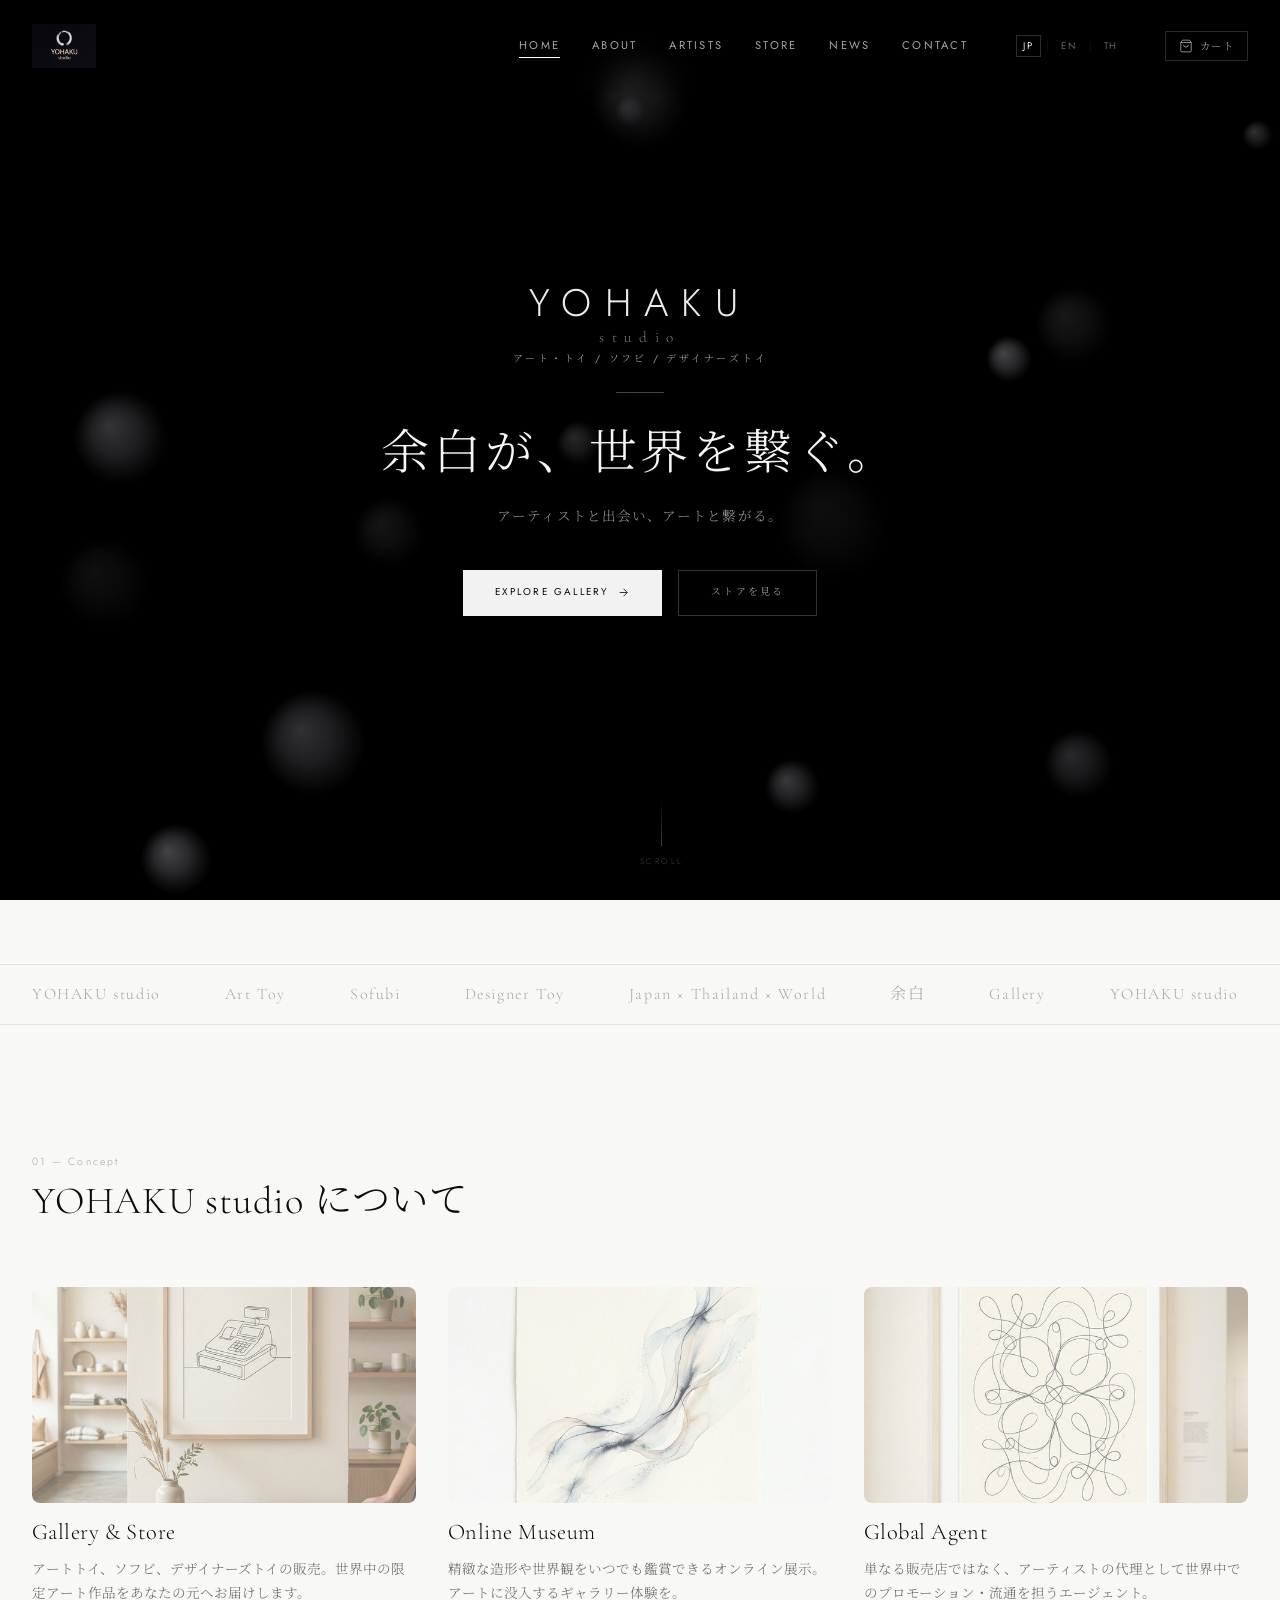
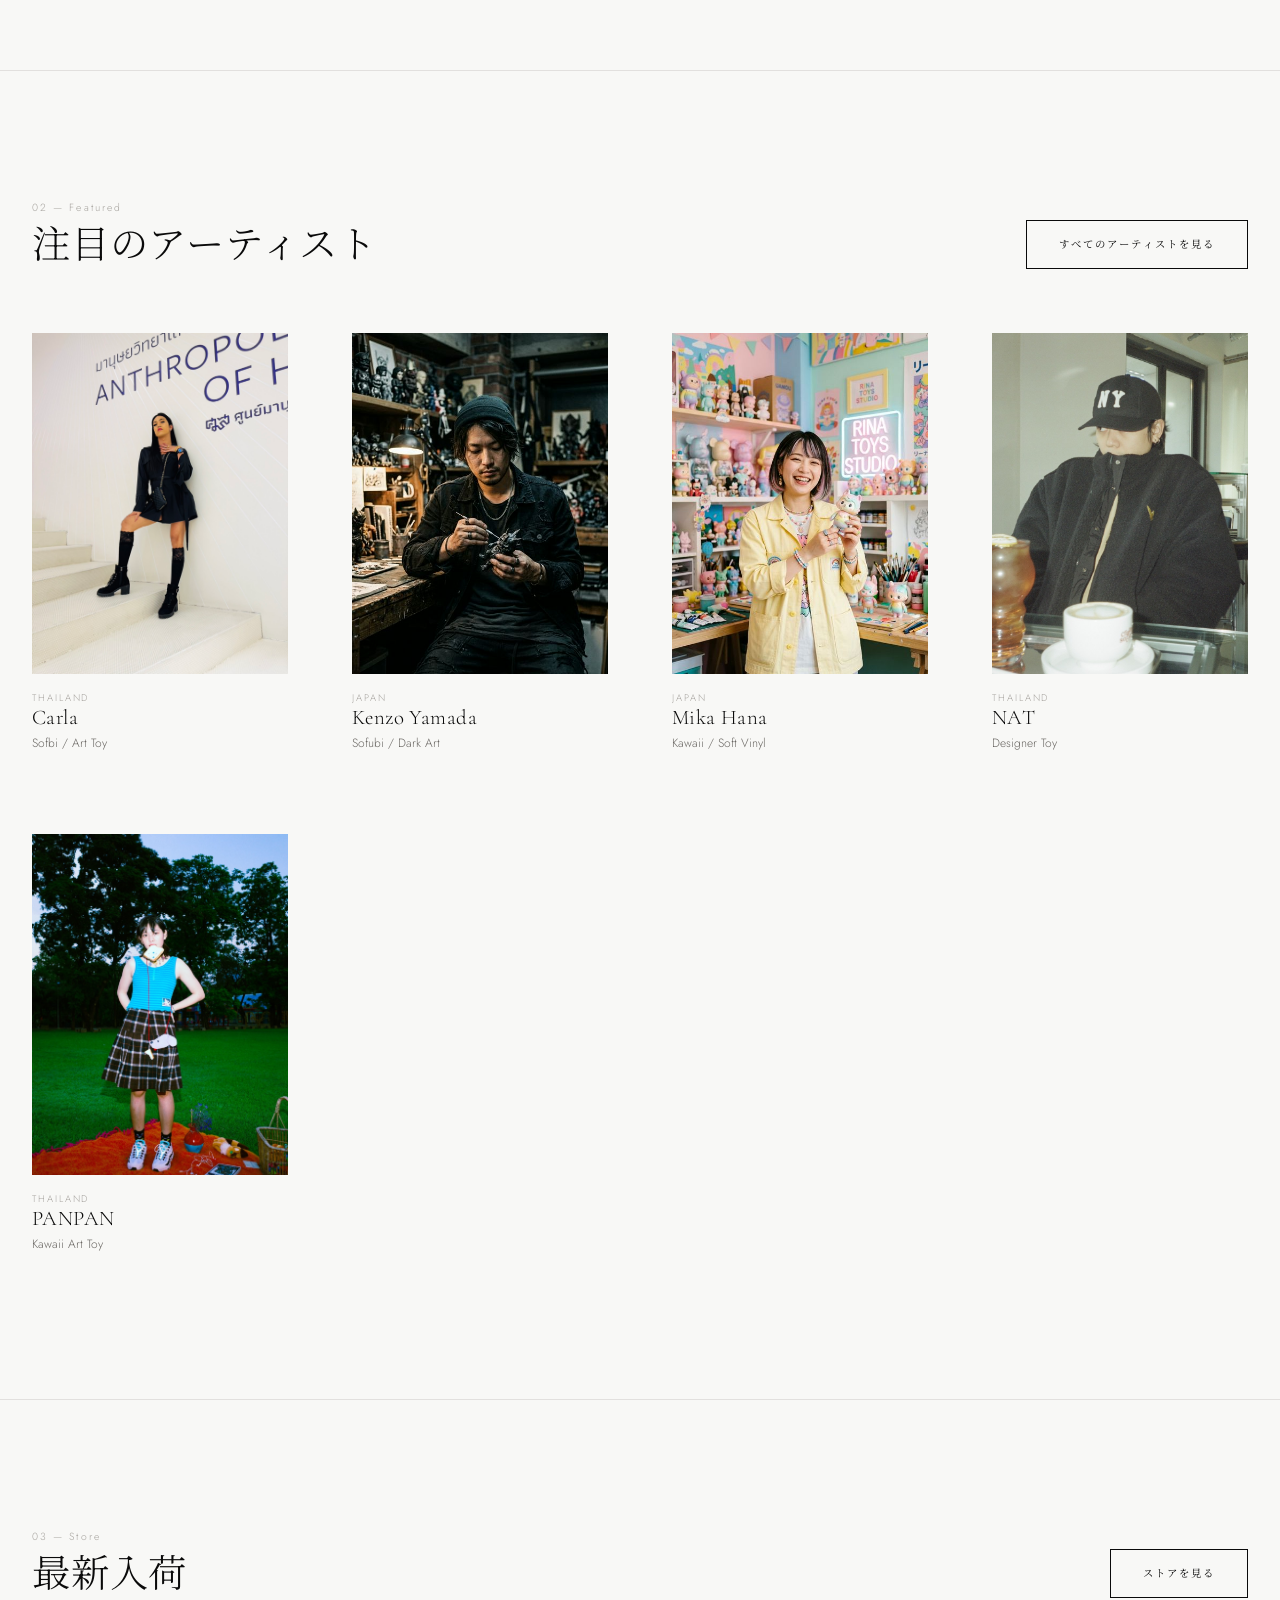
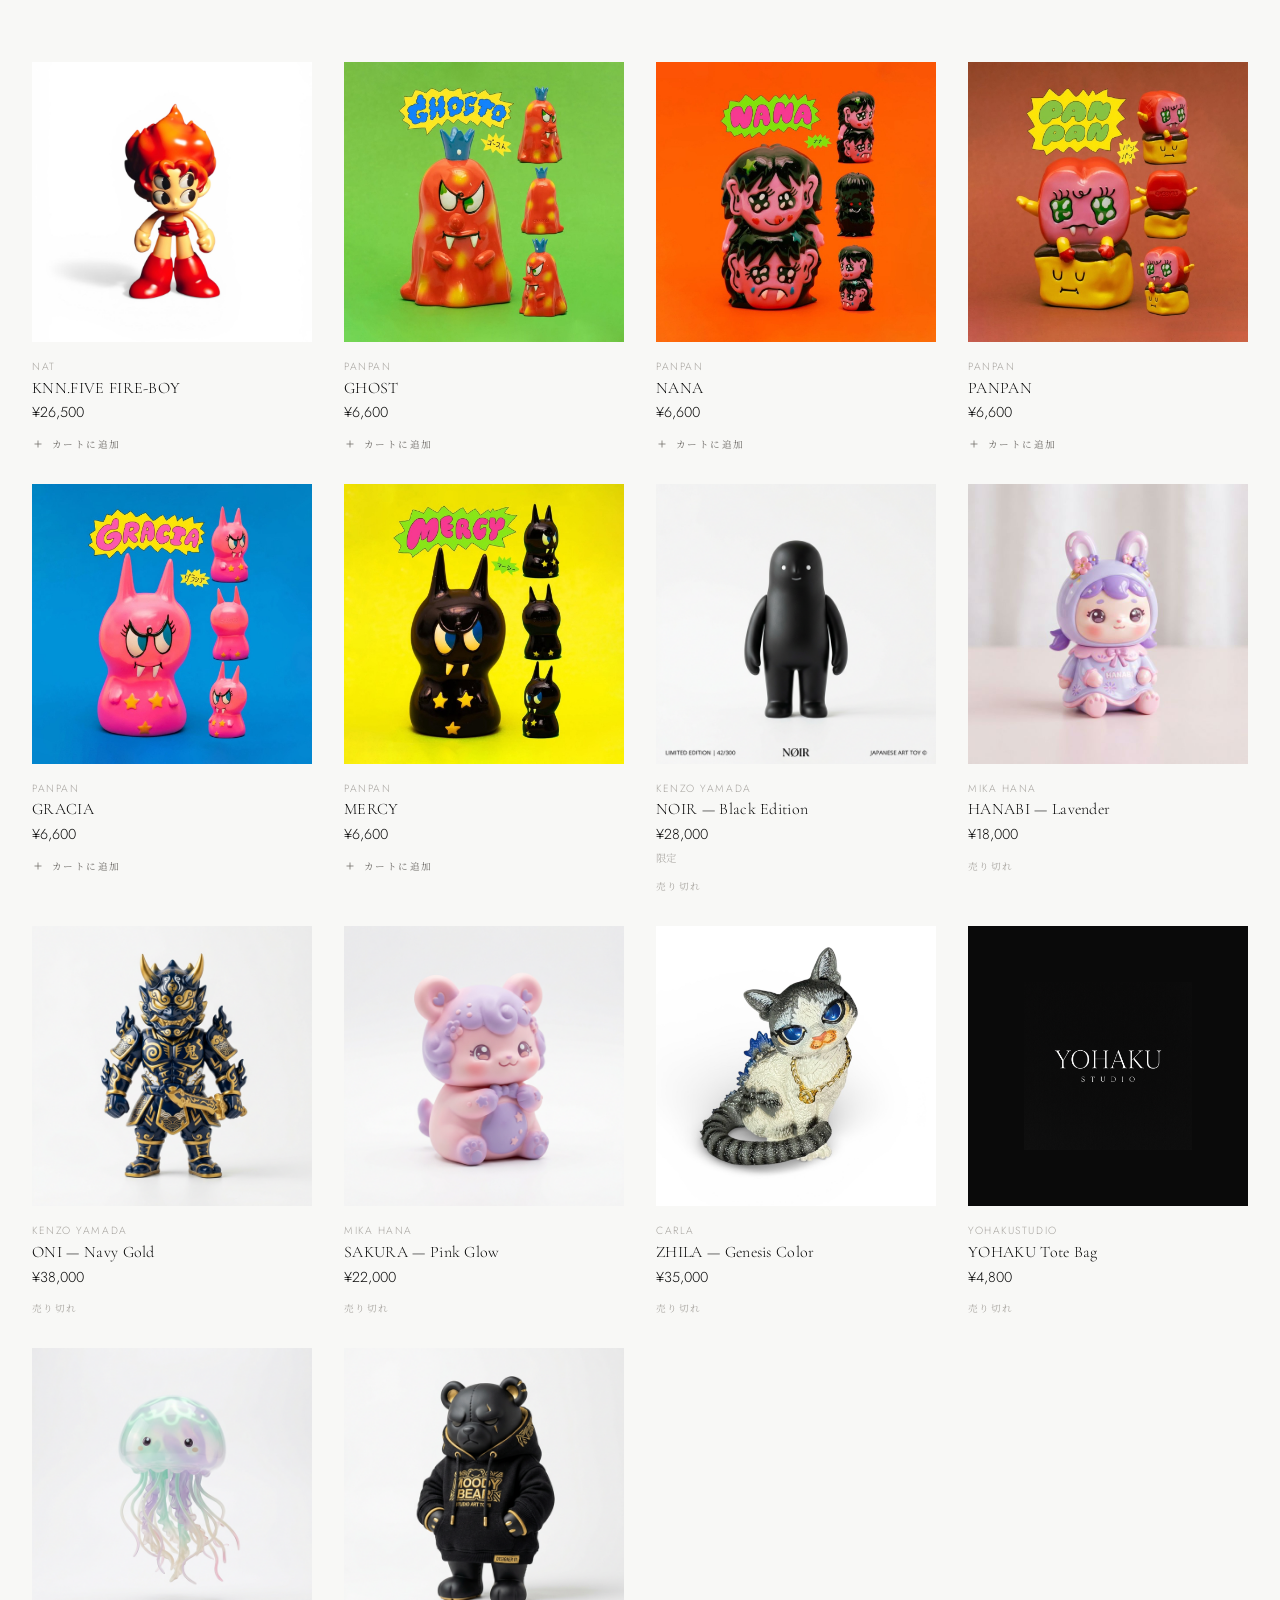
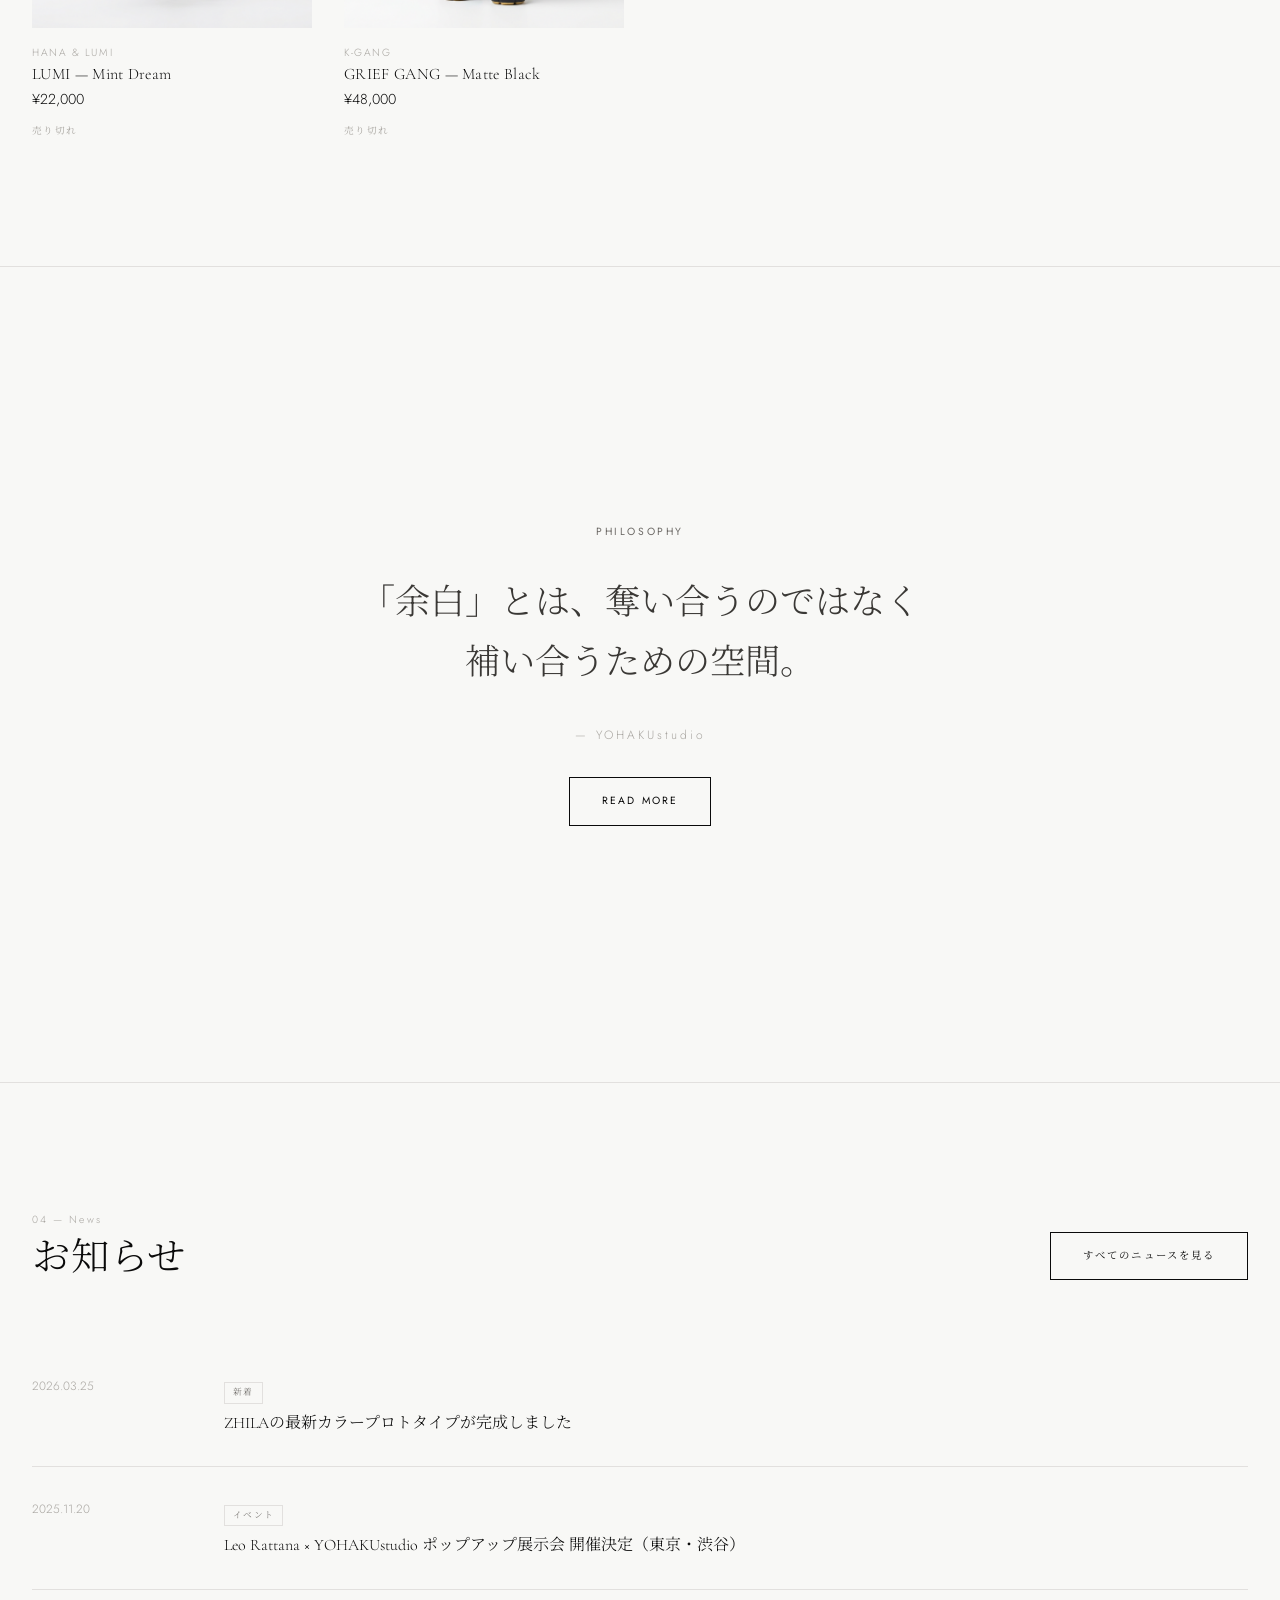
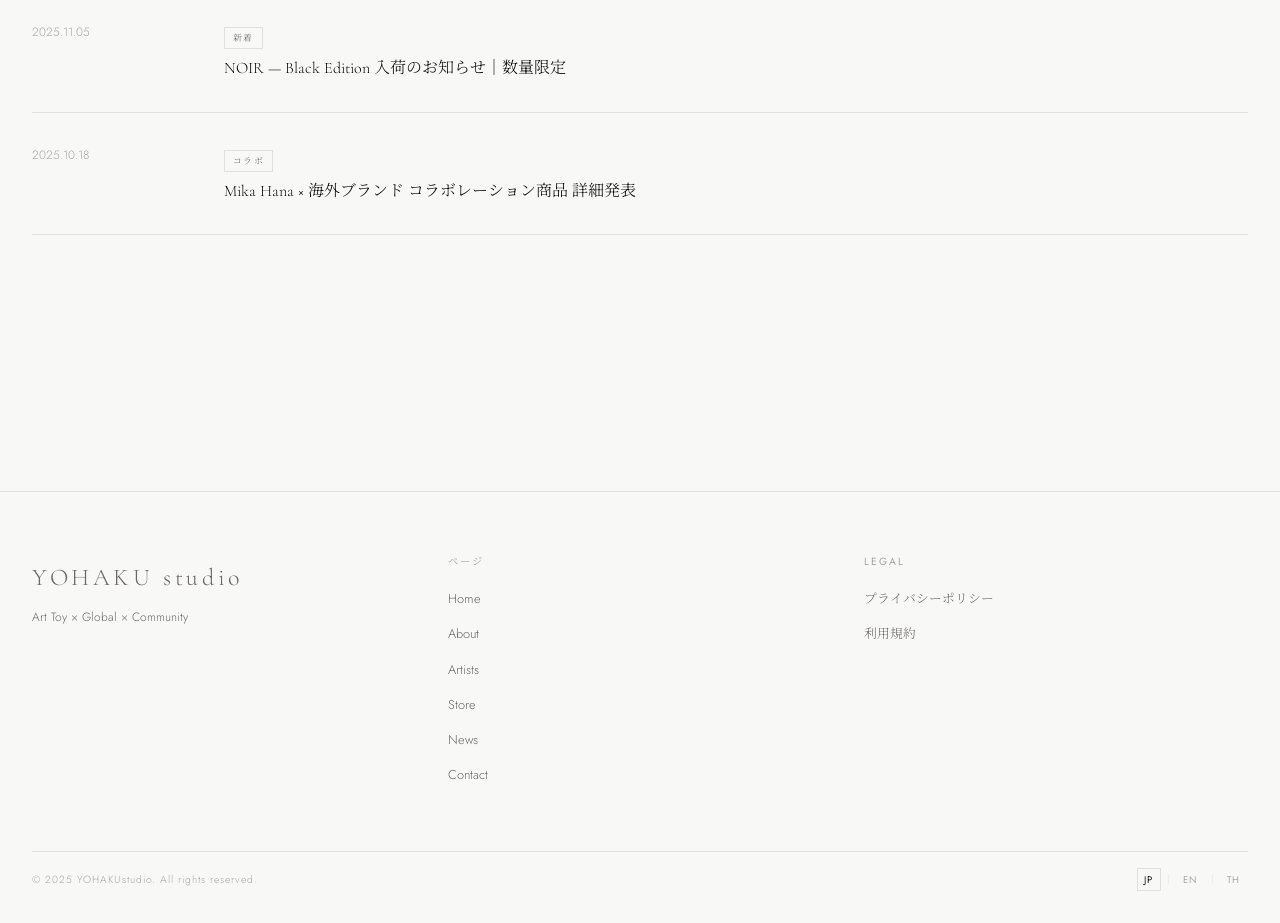
==== commit 0ec95c4b: "Remove BLANC from store, sync all products to index new arrivals with NAT/PANPAN at top" ====
--- a/index.html
+++ b/index.html
@@ -269,74 +269,253 @@
           data-product-name="KNN.FIVE FIRE-BOY" data-product-artist="NAT" data-product-price="26500"
           data-product-img="images/toy_fireboy.JPG">
           <div class="product-card__img-wrap">
-            <img class="product-card__img" src="images/toy_fireboy.JPG" alt="KNN.FIVE FIRE-BOY">
-          </div>
-          <div class="product-card__body">
-            <p class="product-card__artist">NAT</p>
-            <h3 class="product-card__name">KNN.FIVE FIRE-BOY</h3>
-            <p class="product-card__price">¥26,500</p>
-            <button class="product-card__add add-to-cart">
-              <svg width="12" height="12" viewBox="0 0 24 24" fill="none" stroke="currentColor" stroke-width="1.5">
-                <path d="M12 5v14M5 12h14" />
-              </svg>
-              <span data-i18n="store_add_cart">カートに追加</span>
-            </button>
-          </div>
-        </article>
+              <img class="product-card__img" src="images/toy_fireboy.JPG" alt="KNN.FIVE FIRE-BOY">
+          </div>
+          <div class="product-card__body">
+              <p class="product-card__artist">NAT</p>
+              <h3 class="product-card__name">KNN.FIVE FIRE-BOY</h3>
+              <p class="product-card__price">¥26,500</p>
+              <button class="product-card__add add-to-cart">
+                  <svg width="12" height="12" viewBox="0 0 24 24" fill="none" stroke="currentColor"
+                      stroke-width="1.5">
+                      <path d="M12 5v14M5 12h14" />
+                  </svg>
+                  <span data-i18n="store_add_cart">カートに追加</span>
+              </button>
+          </div>
+          </article>
+
         <article class="product-card fade-in" data-product data-product-id="p015"
           data-product-name="GHOST" data-product-artist="PANPAN" data-product-price="6600"
           data-product-img="images/toy_ghost.JPG">
           <div class="product-card__img-wrap">
-            <img class="product-card__img" src="images/toy_ghost.JPG" alt="GHOST">
-          </div>
-          <div class="product-card__body">
-            <p class="product-card__artist">PANPAN</p>
-            <h3 class="product-card__name">GHOST</h3>
-            <p class="product-card__price">¥6,600</p>
-            <button class="product-card__add add-to-cart">
-              <svg width="12" height="12" viewBox="0 0 24 24" fill="none" stroke="currentColor" stroke-width="1.5">
-                <path d="M12 5v14M5 12h14" />
-              </svg>
-              <span data-i18n="store_add_cart">カートに追加</span>
-            </button>
-          </div>
-        </article>
+              <img class="product-card__img" src="images/toy_ghost.JPG" alt="GHOST">
+          </div>
+          <div class="product-card__body">
+              <p class="product-card__artist">PANPAN</p>
+              <h3 class="product-card__name">GHOST</h3>
+              <p class="product-card__price">¥6,600</p>
+              <button class="product-card__add add-to-cart">
+                  <svg width="12" height="12" viewBox="0 0 24 24" fill="none" stroke="currentColor"
+                      stroke-width="1.5">
+                      <path d="M12 5v14M5 12h14" />
+                  </svg>
+                  <span data-i18n="store_add_cart">カートに追加</span>
+              </button>
+          </div>
+          </article>
+
         <article class="product-card fade-in" data-product data-product-id="p016"
           data-product-name="NANA" data-product-artist="PANPAN" data-product-price="6600"
           data-product-img="images/toy_nana.JPG">
           <div class="product-card__img-wrap">
-            <img class="product-card__img" src="images/toy_nana.JPG" alt="NANA">
-          </div>
-          <div class="product-card__body">
-            <p class="product-card__artist">PANPAN</p>
-            <h3 class="product-card__name">NANA</h3>
-            <p class="product-card__price">¥6,600</p>
-            <button class="product-card__add add-to-cart">
-              <svg width="12" height="12" viewBox="0 0 24 24" fill="none" stroke="currentColor" stroke-width="1.5">
-                <path d="M12 5v14M5 12h14" />
-              </svg>
-              <span data-i18n="store_add_cart">カートに追加</span>
-            </button>
-          </div>
-        </article>
+              <img class="product-card__img" src="images/toy_nana.JPG" alt="NANA">
+          </div>
+          <div class="product-card__body">
+              <p class="product-card__artist">PANPAN</p>
+              <h3 class="product-card__name">NANA</h3>
+              <p class="product-card__price">¥6,600</p>
+              <button class="product-card__add add-to-cart">
+                  <svg width="12" height="12" viewBox="0 0 24 24" fill="none" stroke="currentColor"
+                      stroke-width="1.5">
+                      <path d="M12 5v14M5 12h14" />
+                  </svg>
+                  <span data-i18n="store_add_cart">カートに追加</span>
+              </button>
+          </div>
+          </article>
+
         <article class="product-card fade-in" data-product data-product-id="p017"
           data-product-name="PANPAN" data-product-artist="PANPAN" data-product-price="6600"
           data-product-img="images/toy_panpan.JPG">
           <div class="product-card__img-wrap">
-            <img class="product-card__img" src="images/toy_panpan.JPG" alt="PANPAN">
-          </div>
-          <div class="product-card__body">
-            <p class="product-card__artist">PANPAN</p>
-            <h3 class="product-card__name">PANPAN</h3>
-            <p class="product-card__price">¥6,600</p>
-            <button class="product-card__add add-to-cart">
-              <svg width="12" height="12" viewBox="0 0 24 24" fill="none" stroke="currentColor" stroke-width="1.5">
-                <path d="M12 5v14M5 12h14" />
-              </svg>
-              <span data-i18n="store_add_cart">カートに追加</span>
-            </button>
-          </div>
-        </article>
+              <img class="product-card__img" src="images/toy_panpan.JPG" alt="PANPAN">
+          </div>
+          <div class="product-card__body">
+              <p class="product-card__artist">PANPAN</p>
+              <h3 class="product-card__name">PANPAN</h3>
+              <p class="product-card__price">¥6,600</p>
+              <button class="product-card__add add-to-cart">
+                  <svg width="12" height="12" viewBox="0 0 24 24" fill="none" stroke="currentColor"
+                      stroke-width="1.5">
+                      <path d="M12 5v14M5 12h14" />
+                  </svg>
+                  <span data-i18n="store_add_cart">カートに追加</span>
+              </button>
+          </div>
+          </article>
+
+        <article class="product-card fade-in" data-product data-product-id="p018"
+          data-product-name="GRACIA" data-product-artist="PANPAN" data-product-price="6600"
+          data-product-img="images/toy_gracia.JPG">
+          <div class="product-card__img-wrap">
+              <img class="product-card__img" src="images/toy_gracia.JPG" alt="GRACIA">
+          </div>
+          <div class="product-card__body">
+              <p class="product-card__artist">PANPAN</p>
+              <h3 class="product-card__name">GRACIA</h3>
+              <p class="product-card__price">¥6,600</p>
+              <button class="product-card__add add-to-cart">
+                  <svg width="12" height="12" viewBox="0 0 24 24" fill="none" stroke="currentColor"
+                      stroke-width="1.5">
+                      <path d="M12 5v14M5 12h14" />
+                  </svg>
+                  <span data-i18n="store_add_cart">カートに追加</span>
+              </button>
+          </div>
+          </article>
+
+        <article class="product-card fade-in" data-product data-product-id="p019"
+          data-product-name="MERCY" data-product-artist="PANPAN" data-product-price="6600"
+          data-product-img="images/toy_mercy.JPG">
+          <div class="product-card__img-wrap">
+              <img class="product-card__img" src="images/toy_mercy.JPG" alt="MERCY">
+          </div>
+          <div class="product-card__body">
+              <p class="product-card__artist">PANPAN</p>
+              <h3 class="product-card__name">MERCY</h3>
+              <p class="product-card__price">¥6,600</p>
+              <button class="product-card__add add-to-cart">
+                  <svg width="12" height="12" viewBox="0 0 24 24" fill="none" stroke="currentColor"
+                      stroke-width="1.5">
+                      <path d="M12 5v14M5 12h14" />
+                  </svg>
+                  <span data-i18n="store_add_cart">カートに追加</span>
+              </button>
+          </div>
+          </article>
+
+        <article class="product-card fade-in" data-product data-product-id="p001"
+          data-product-name="NOIR — Black Edition" data-product-artist="Kenzo Yamada"
+          data-product-price="28000" data-product-img="images/product-noir.png">
+          <div class="product-card__img-wrap">
+              <img class="product-card__img" src="images/product-noir.png" alt="NOIR Black Edition">
+          </div>
+          <div class="product-card__body">
+              <p class="product-card__artist">Kenzo Yamada</p>
+              <h3 class="product-card__name">NOIR — Black Edition</h3>
+              <p class="product-card__price">¥28,000</p>
+              <p style="font-size:0.65rem;color:var(--gray-400);margin-top:0.2rem;" data-i18n="store_limited">
+                  限定</p>
+              <button class="product-card__add" disabled>
+          <span data-i18n="store_soldout">Sold Out</span>
+        </button>
+          </div>
+          </article>
+
+        <article class="product-card fade-in" data-product data-product-id="p002"
+          data-product-name="HANABI — Lavender" data-product-artist="Mika Hana" data-product-price="18000"
+          data-product-img="images/toy_hanabi_lavender.png">
+          <div class="product-card__img-wrap">
+              <img class="product-card__img" src="images/toy_hanabi_lavender.png" alt="HANABI Lavender">
+          </div>
+          <div class="product-card__body">
+              <p class="product-card__artist">Mika Hana</p>
+              <h3 class="product-card__name">HANABI — Lavender</h3>
+              <p class="product-card__price">¥18,000</p>
+              <button class="product-card__add" disabled>
+          <span data-i18n="store_soldout">Sold Out</span>
+        </button>
+          </div>
+          </article>
+
+        <article class="product-card fade-in" data-product data-product-id="p004"
+          data-product-name="ONI — Navy Gold" data-product-artist="Kenzo Yamada" data-product-price="38000"
+          data-product-img="images/artist-kenzo.png">
+          <div class="product-card__img-wrap">
+              <img class="product-card__img" src="images/artist-kenzo.png" alt="ONI Navy Gold">
+          </div>
+          <div class="product-card__body">
+              <p class="product-card__artist">Kenzo Yamada</p>
+              <h3 class="product-card__name">ONI — Navy Gold</h3>
+              <p class="product-card__price">¥38,000</p>
+              <button class="product-card__add" disabled>
+          <span data-i18n="store_soldout">Sold Out</span>
+        </button>
+          </div>
+          </article>
+
+        <article class="product-card fade-in" data-product data-product-id="p005"
+          data-product-name="SAKURA — Pink Glow" data-product-artist="Mika Hana" data-product-price="22000"
+          data-product-img="images/artist-mika.png">
+          <div class="product-card__img-wrap">
+              <img class="product-card__img" src="images/artist-mika.png" alt="SAKURA Pink Glow">
+          </div>
+          <div class="product-card__body">
+              <p class="product-card__artist">Mika Hana</p>
+              <h3 class="product-card__name">SAKURA — Pink Glow</h3>
+              <p class="product-card__price">¥22,000</p>
+              <button class="product-card__add" disabled>
+          <span data-i18n="store_soldout">Sold Out</span>
+        </button>
+          </div>
+          </article>
+
+        <article class="product-card fade-in" data-product data-product-id="p011"
+          data-product-name="ZHILA — Genesis Color" data-product-artist="Carla" data-product-price="35000"
+          data-product-img="images/artist-zhila.jpg">
+          <div class="product-card__img-wrap">
+              <img class="product-card__img" src="images/artist-zhila.jpg" alt="ZHILA Genesis Color">
+          </div>
+          <div class="product-card__body">
+              <p class="product-card__artist">Carla</p>
+              <h3 class="product-card__name">ZHILA — Genesis Color</h3>
+              <p class="product-card__price">¥35,000</p>
+              <button class="product-card__add" disabled>
+                  <span data-i18n="store_soldout">Sold Out</span>
+              </button>
+          </div>
+          </article>
+
+        <article class="product-card fade-in" data-product data-product-id="p012"
+          data-product-name="YOHAKU Tote Bag" data-product-artist="YOHAKUstudio" data-product-price="4800"
+          data-product-img="images/logo.png">
+          <div class="product-card__img-wrap"
+              style="background:var(--black); display:flex; align-items:center; justify-content:center;">
+              <img class="product-card__img" src="images/logo.png" alt="YOHAKU Tote"
+                  style="width:60%; height:auto; object-fit:contain; aspect-ratio:auto; filter:invert(1);">
+          </div>
+          <div class="product-card__body">
+              <p class="product-card__artist">YOHAKUstudio</p>
+              <h3 class="product-card__name">YOHAKU Tote Bag</h3>
+              <p class="product-card__price">¥4,800</p>
+              <button class="product-card__add" disabled>
+          <span data-i18n="store_soldout">Sold Out</span>
+        </button>
+          </div>
+          </article>
+
+        <article class="product-card fade-in" data-product data-product-id="p009"
+          data-product-name="LUMI — Mint Dream" data-product-artist="Hana & Lumi" data-product-price="22000"
+          data-product-img="images/artist-lumi.png">
+          <div class="product-card__img-wrap">
+              <img class="product-card__img" src="images/artist-lumi.png" alt="LUMI Mint Dream">
+          </div>
+          <div class="product-card__body">
+              <p class="product-card__artist">Hana & Lumi</p>
+              <h3 class="product-card__name">LUMI — Mint Dream</h3>
+              <p class="product-card__price">¥22,000</p>
+              <button class="product-card__add" disabled>
+                  <span data-i18n="store_soldout">Sold Out</span>
+              </button>
+          </div>
+          </article>
+
+        <article class="product-card fade-in" data-product data-product-id="p010"
+          data-product-name="GRIEF GANG — Matte Black" data-product-artist="K-GANG" data-product-price="48000"
+          data-product-img="images/artist-kuma.png">
+          <div class="product-card__img-wrap">
+              <img class="product-card__img" src="images/artist-kuma.png" alt="GRIEF GANG Matte Black">
+          </div>
+          <div class="product-card__body">
+              <p class="product-card__artist">K-GANG</p>
+              <h3 class="product-card__name">GRIEF GANG — Matte Black</h3>
+              <p class="product-card__price">¥48,000</p>
+              <button class="product-card__add" disabled>
+                  <span data-i18n="store_soldout">Sold Out</span>
+              </button>
+          </div>
+          </article>
 
       </div>
     </div>
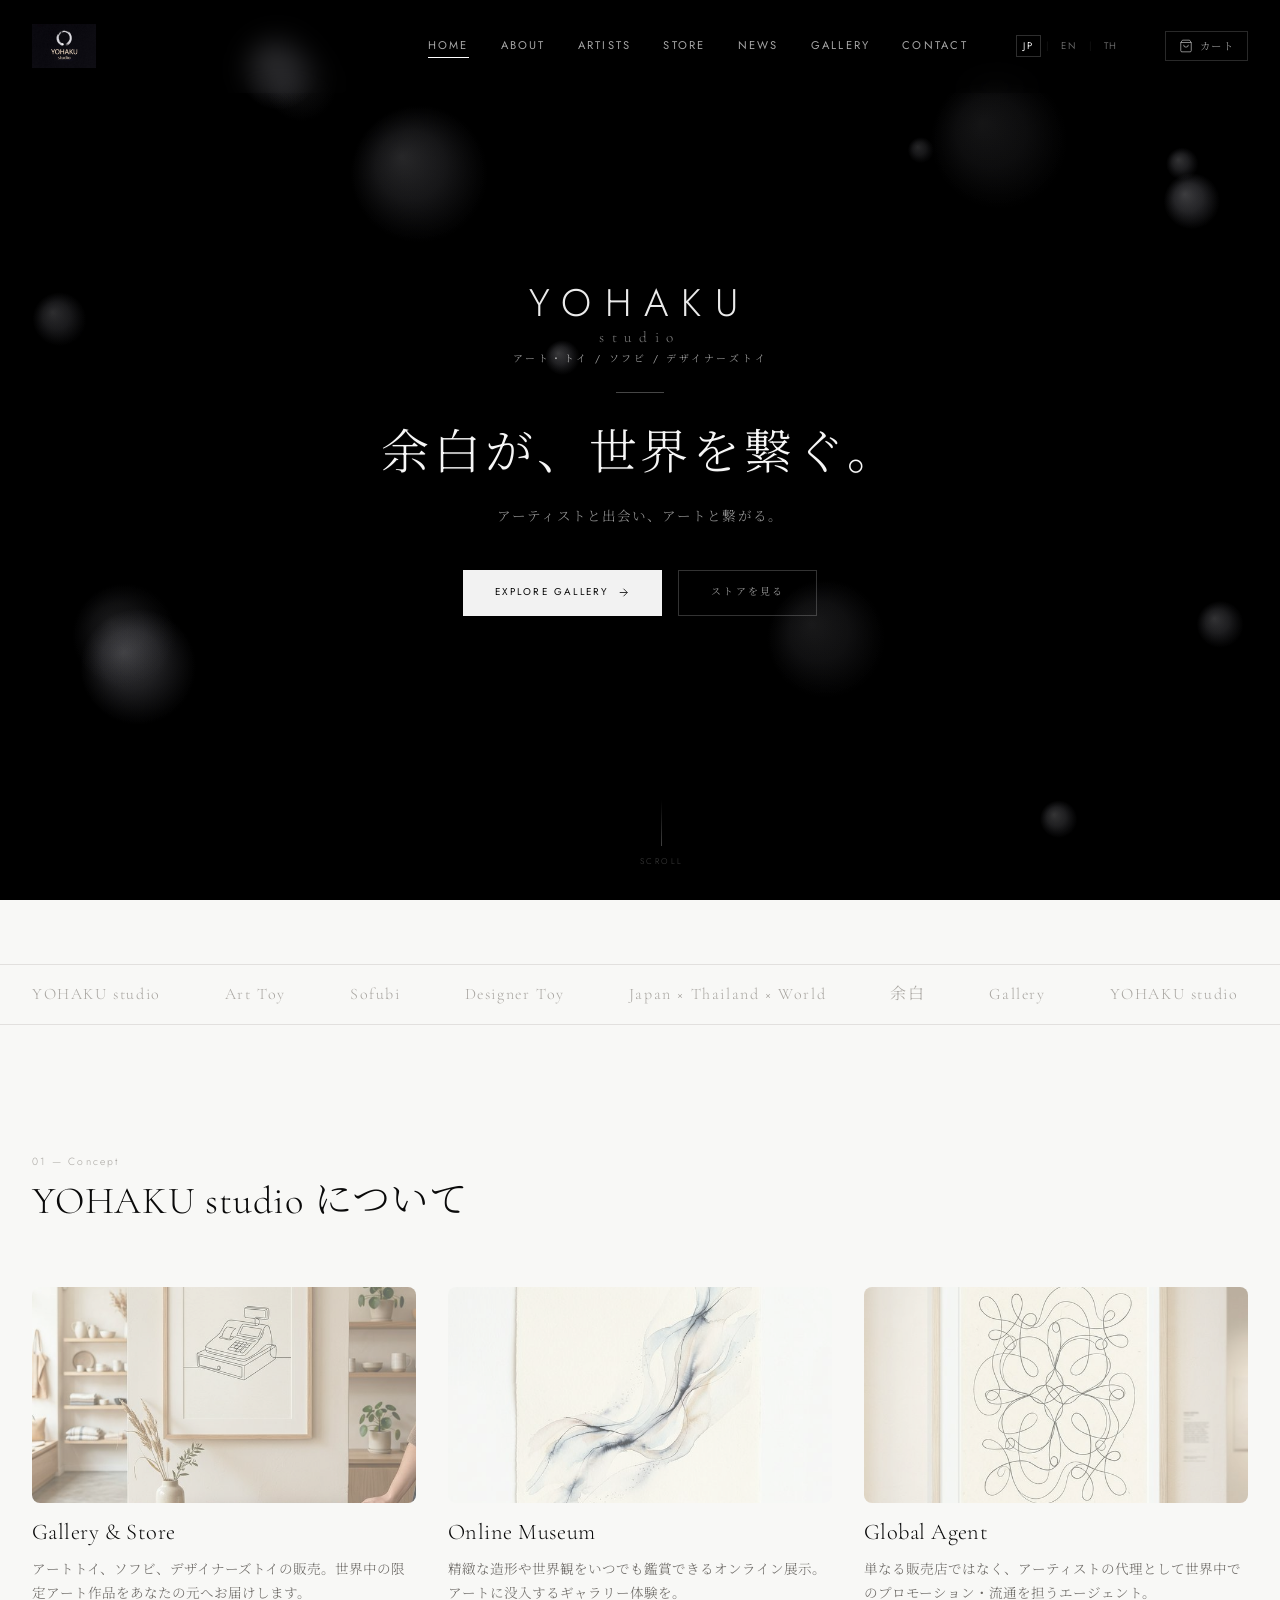
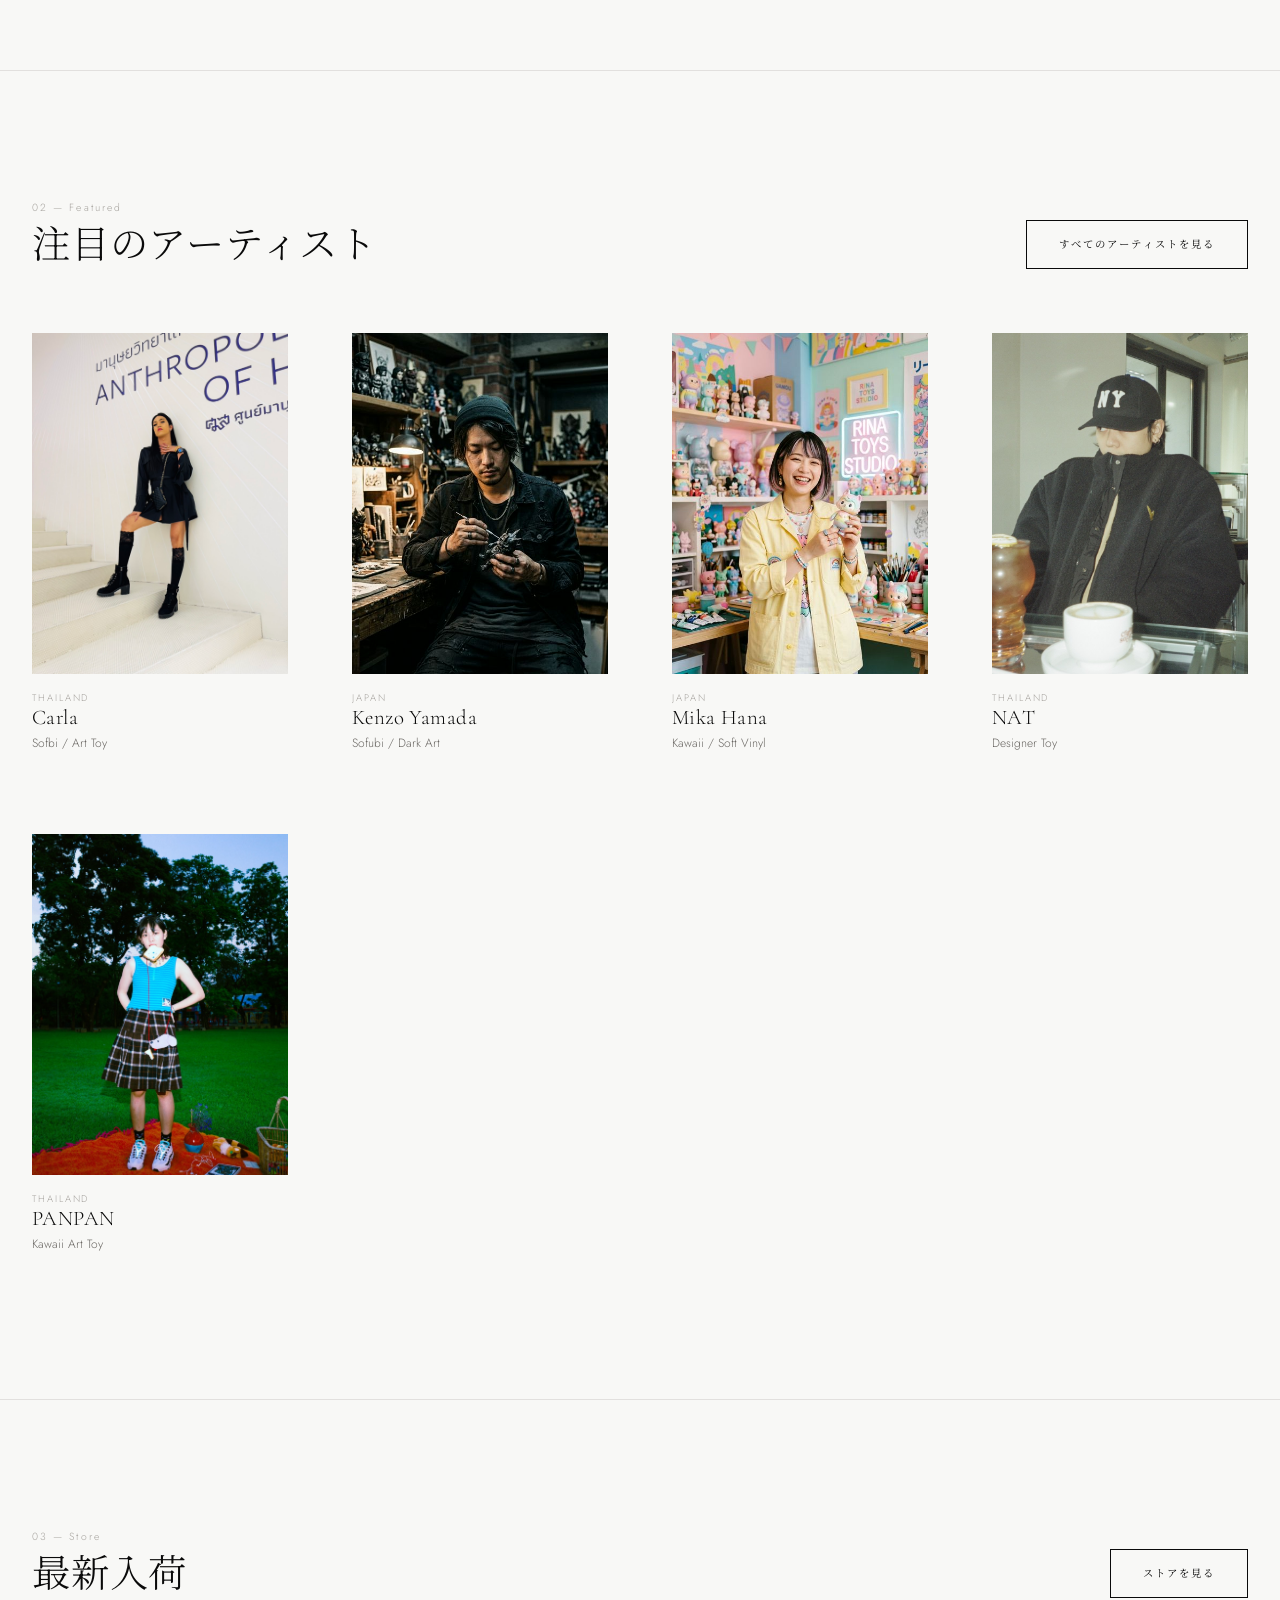
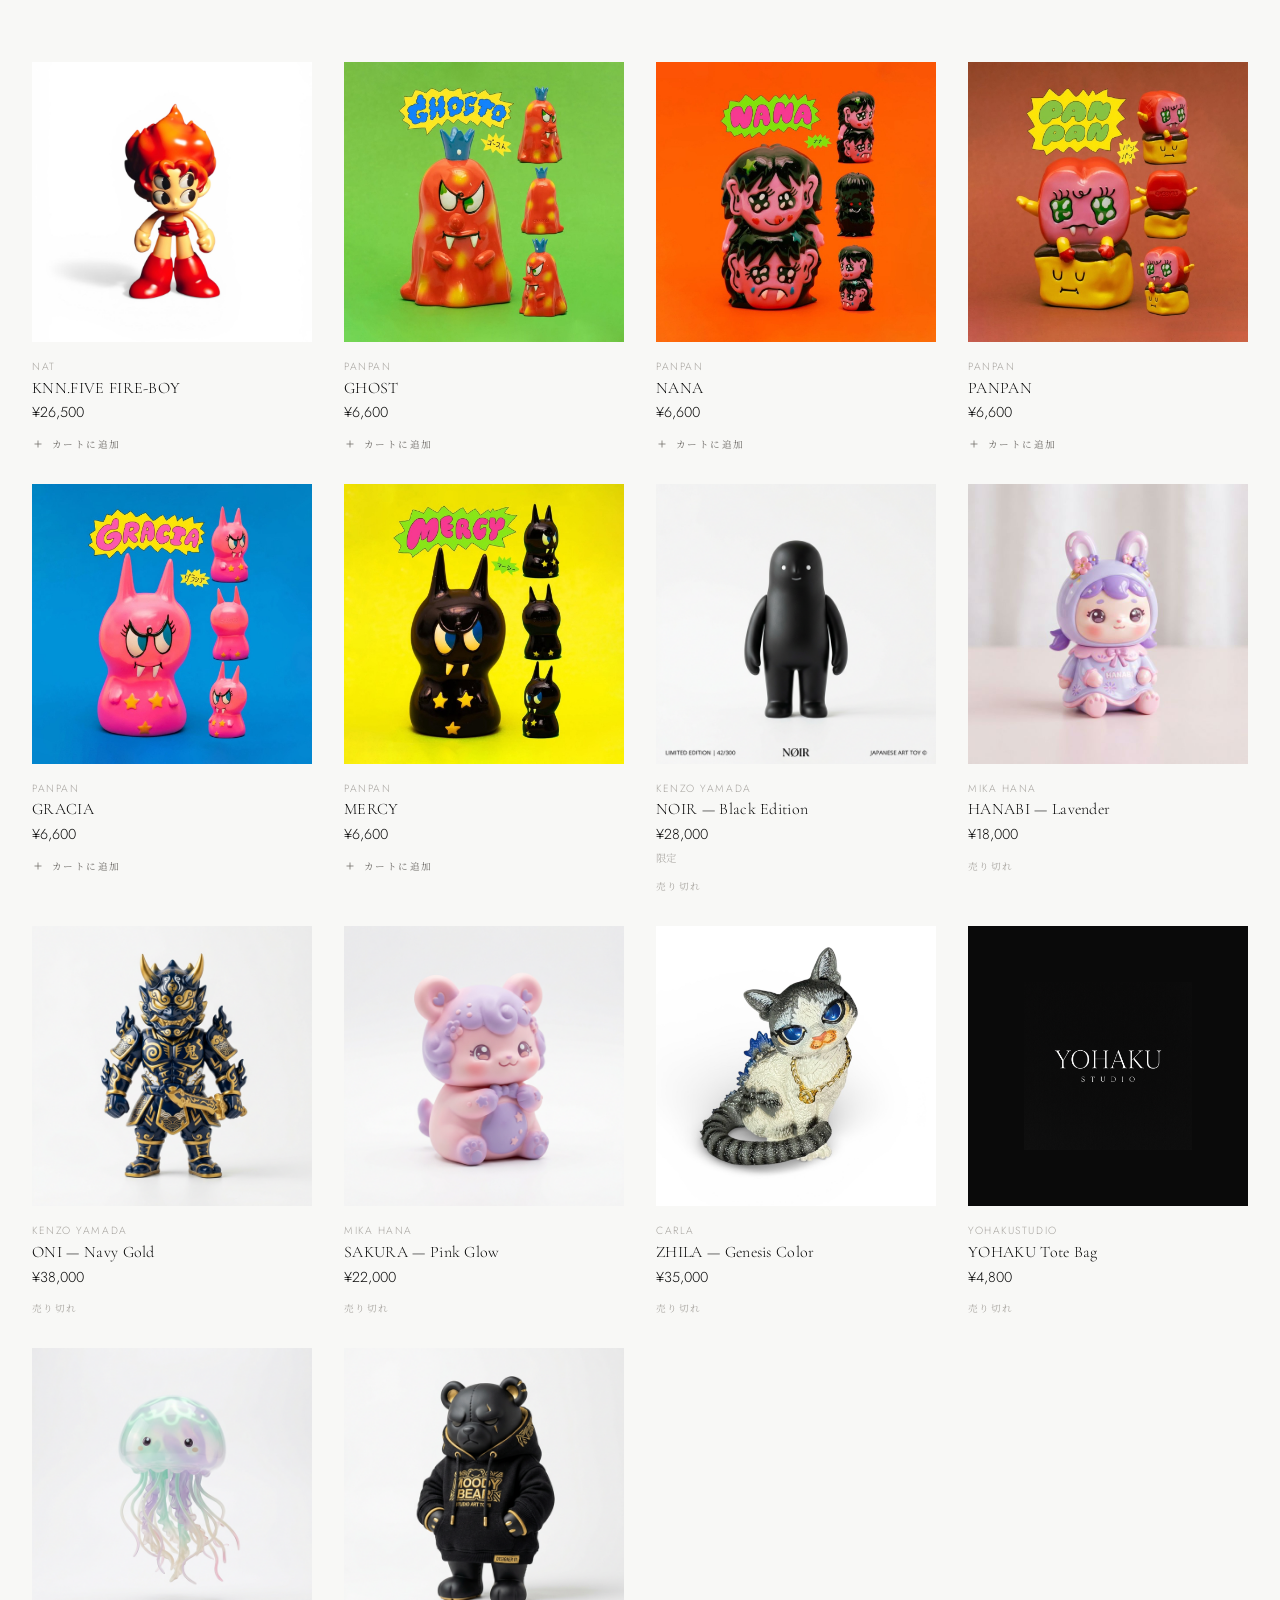
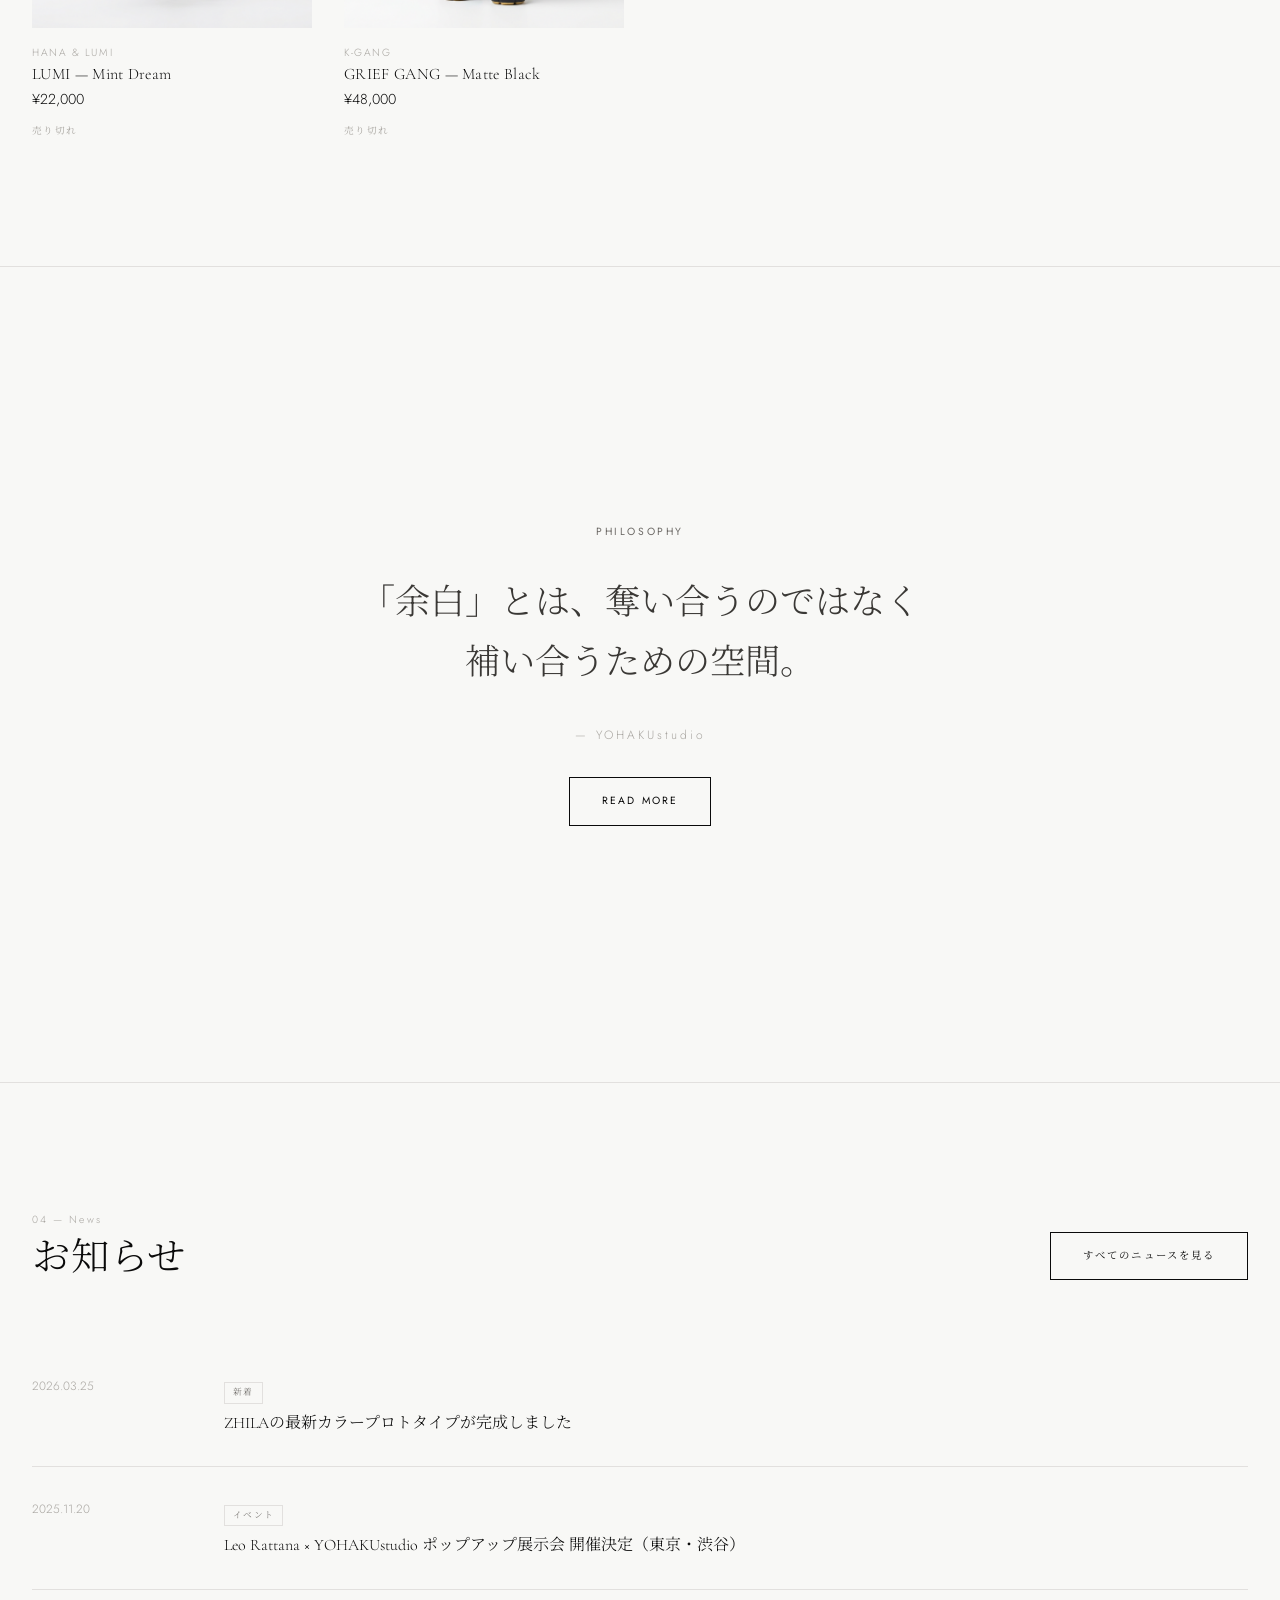
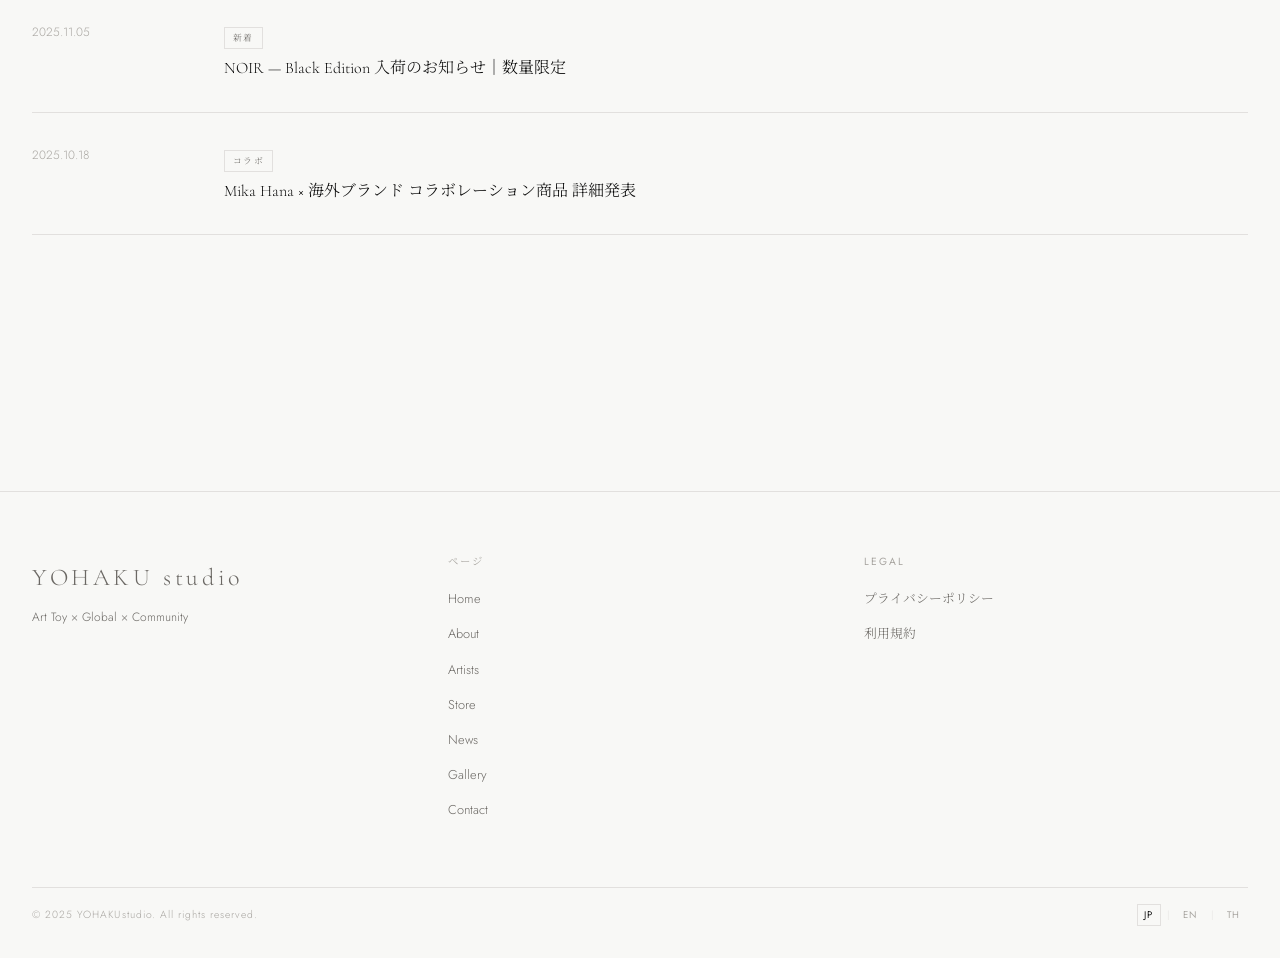
==== commit 47775eb1: "Add Gallery (Coming Soon) and Privacy Policy pages, update nav in all pages" ====
--- a/index.html
+++ b/index.html
@@ -25,6 +25,7 @@
       <a href="artists.html" class="nav__link" data-i18n="nav_artists">Artists</a>
       <a href="store.html" class="nav__link" data-i18n="nav_store">Store</a>
       <a href="news.html" class="nav__link" data-i18n="nav_news">News</a>
+            <a href="gallery.html" class="nav__link" data-i18n="nav_gallery">Gallery</a>
       <a href="contact.html" class="nav__link" data-i18n="nav_contact">Contact</a>
       <div class="lang-switcher">
         <button class="lang-btn active" data-lang="jp">JP</button>
@@ -55,6 +56,7 @@
     <a href="artists.html" class="nav__link" data-i18n="nav_artists">Artists</a>
     <a href="store.html" class="nav__link" data-i18n="nav_store">Store</a>
     <a href="news.html" class="nav__link" data-i18n="nav_news">News</a>
+            <a href="gallery.html" class="nav__link" data-i18n="nav_gallery">Gallery</a>
     <a href="contact.html" class="nav__link" data-i18n="nav_contact">Contact</a>
     <div class="lang-switcher">
       <button class="lang-btn" data-lang="jp">JP</button>
@@ -605,13 +607,14 @@
             <li><a href="artists.html" data-i18n="nav_artists">Artists</a></li>
             <li><a href="store.html" data-i18n="nav_store">Store</a></li>
             <li><a href="news.html" data-i18n="nav_news">News</a></li>
+                        <li><a href="gallery.html" data-i18n="nav_gallery">Gallery</a></li>
             <li><a href="contact.html" data-i18n="nav_contact">Contact</a></li>
           </ul>
         </nav>
         <nav class="footer__nav">
           <h4 data-i18n="footer_legal">Legal</h4>
           <ul>
-            <li><a href="#" data-i18n="footer_privacy">プライバシーポリシー</a></li>
+            <li><a href="privacy.html" data-i18n="footer_privacy">プライバシーポリシー</a></li>
             <li><a href="#" data-i18n="footer_terms">利用規約</a></li>
           </ul>
         </nav>
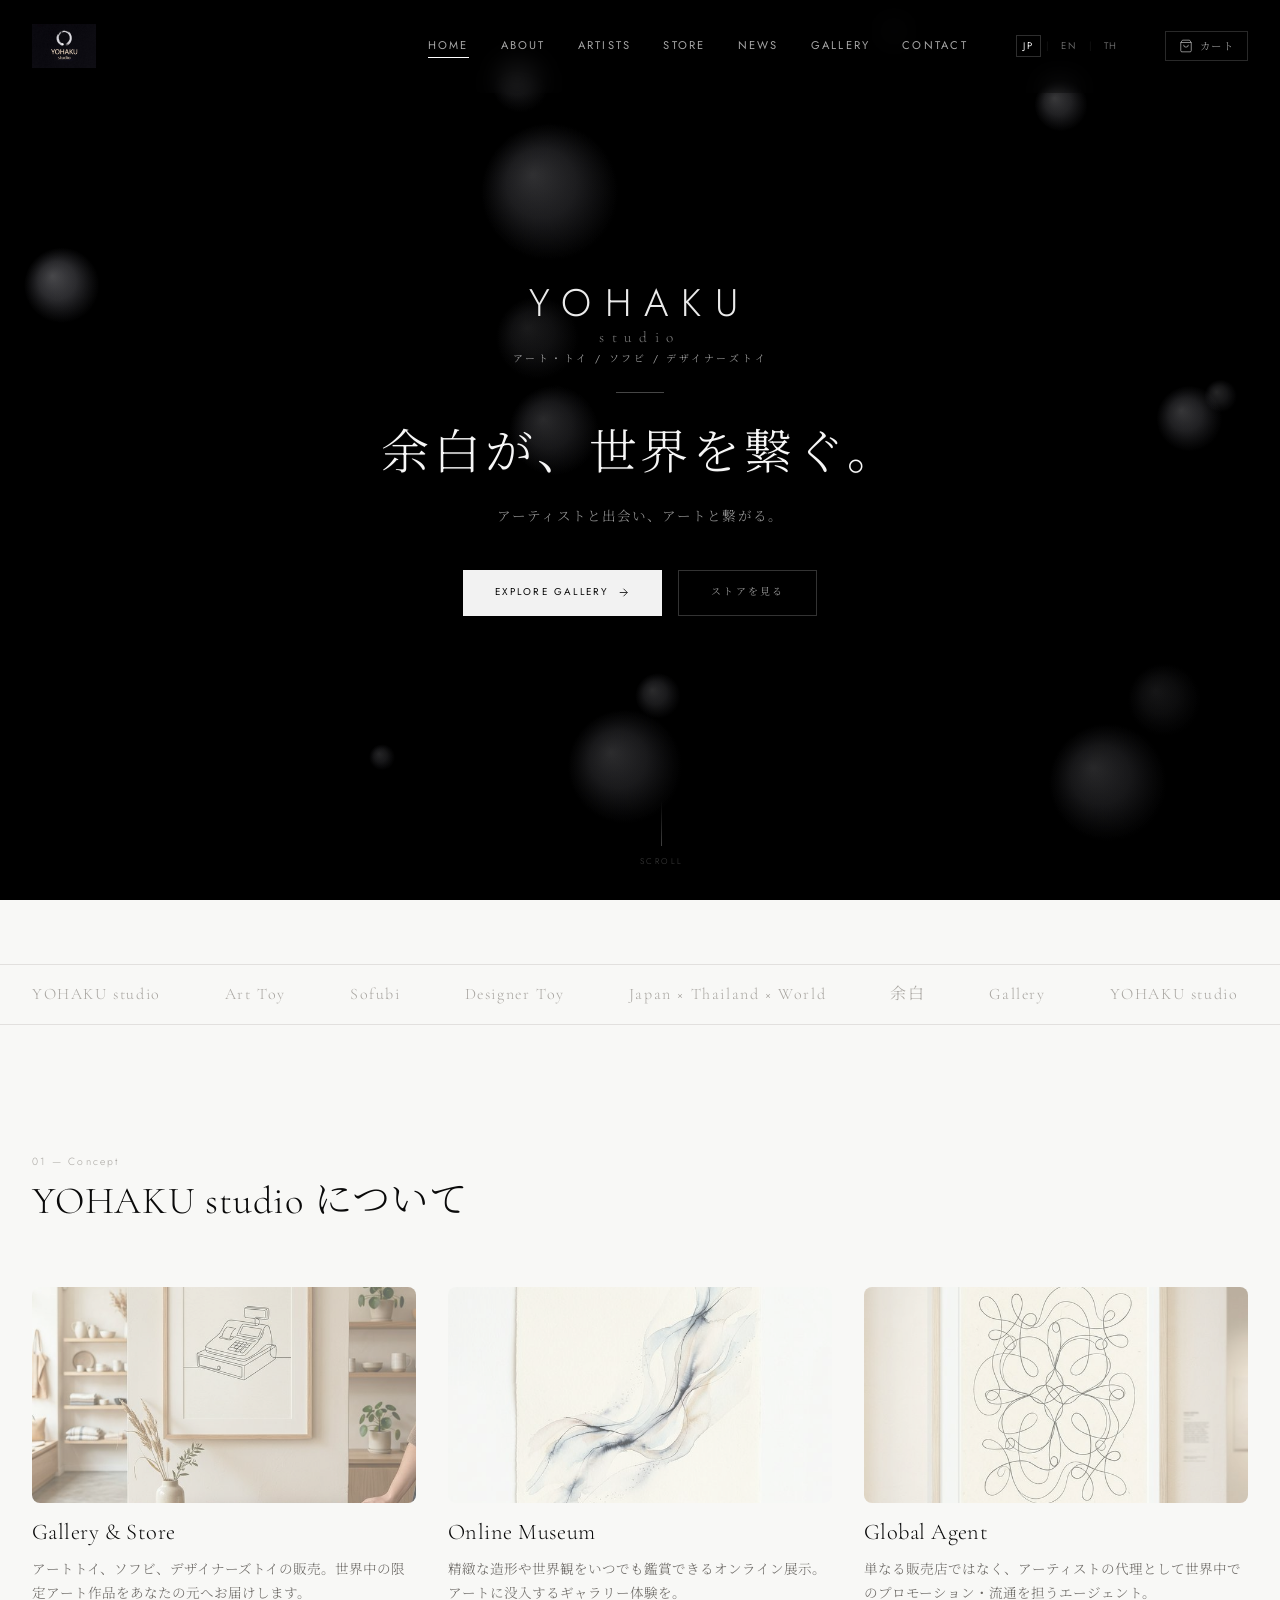
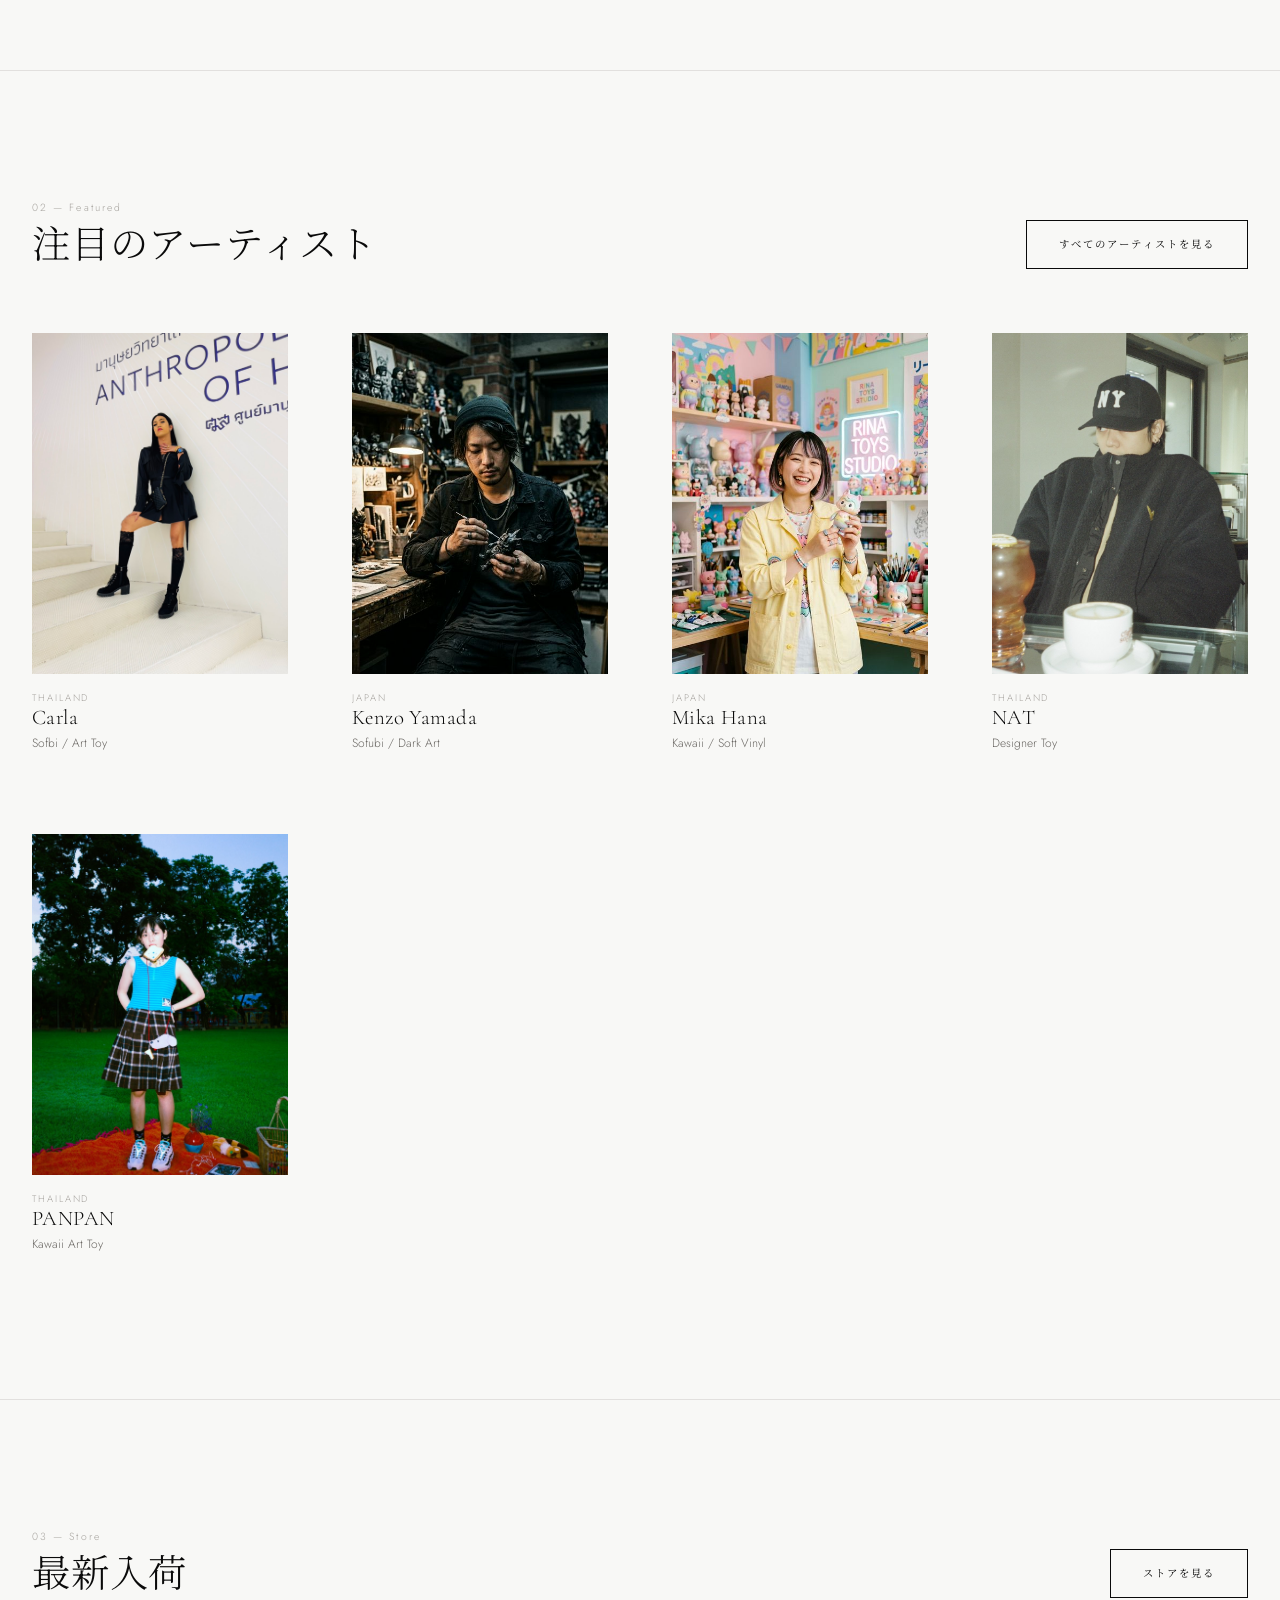
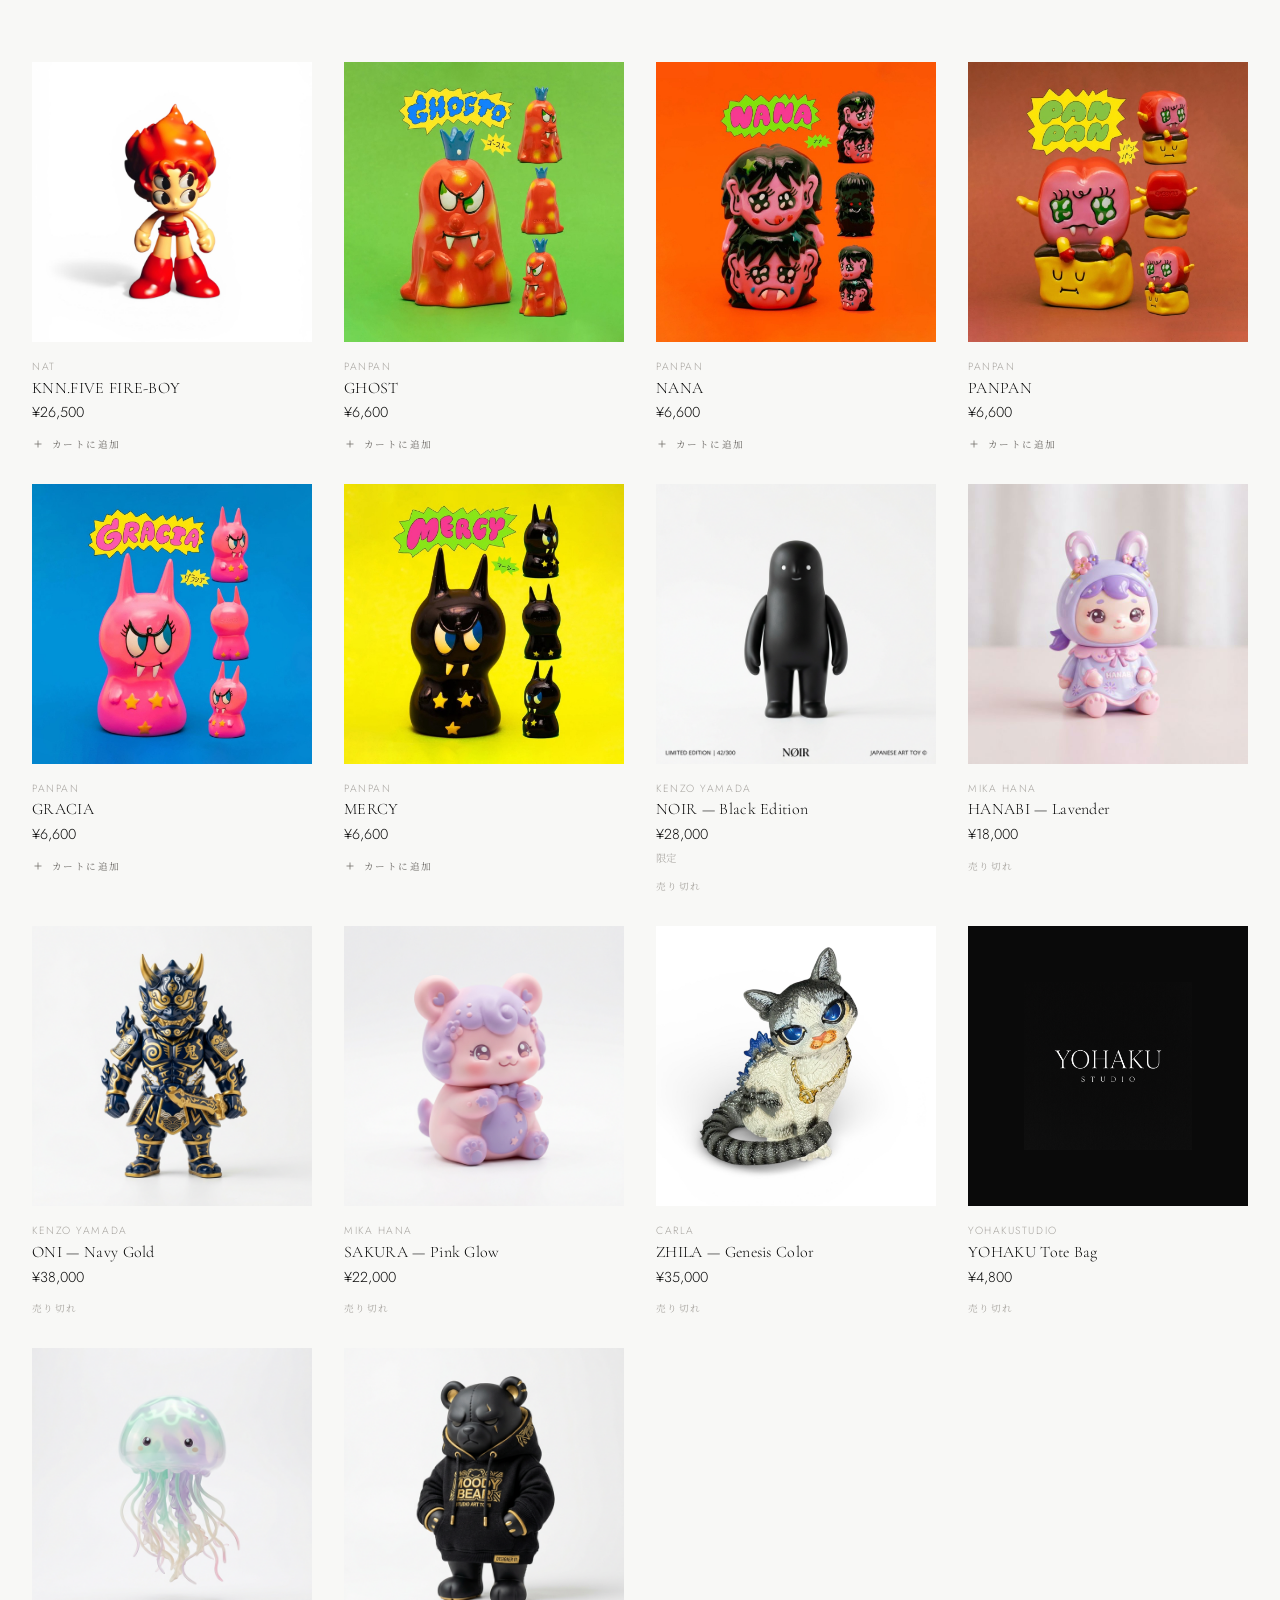
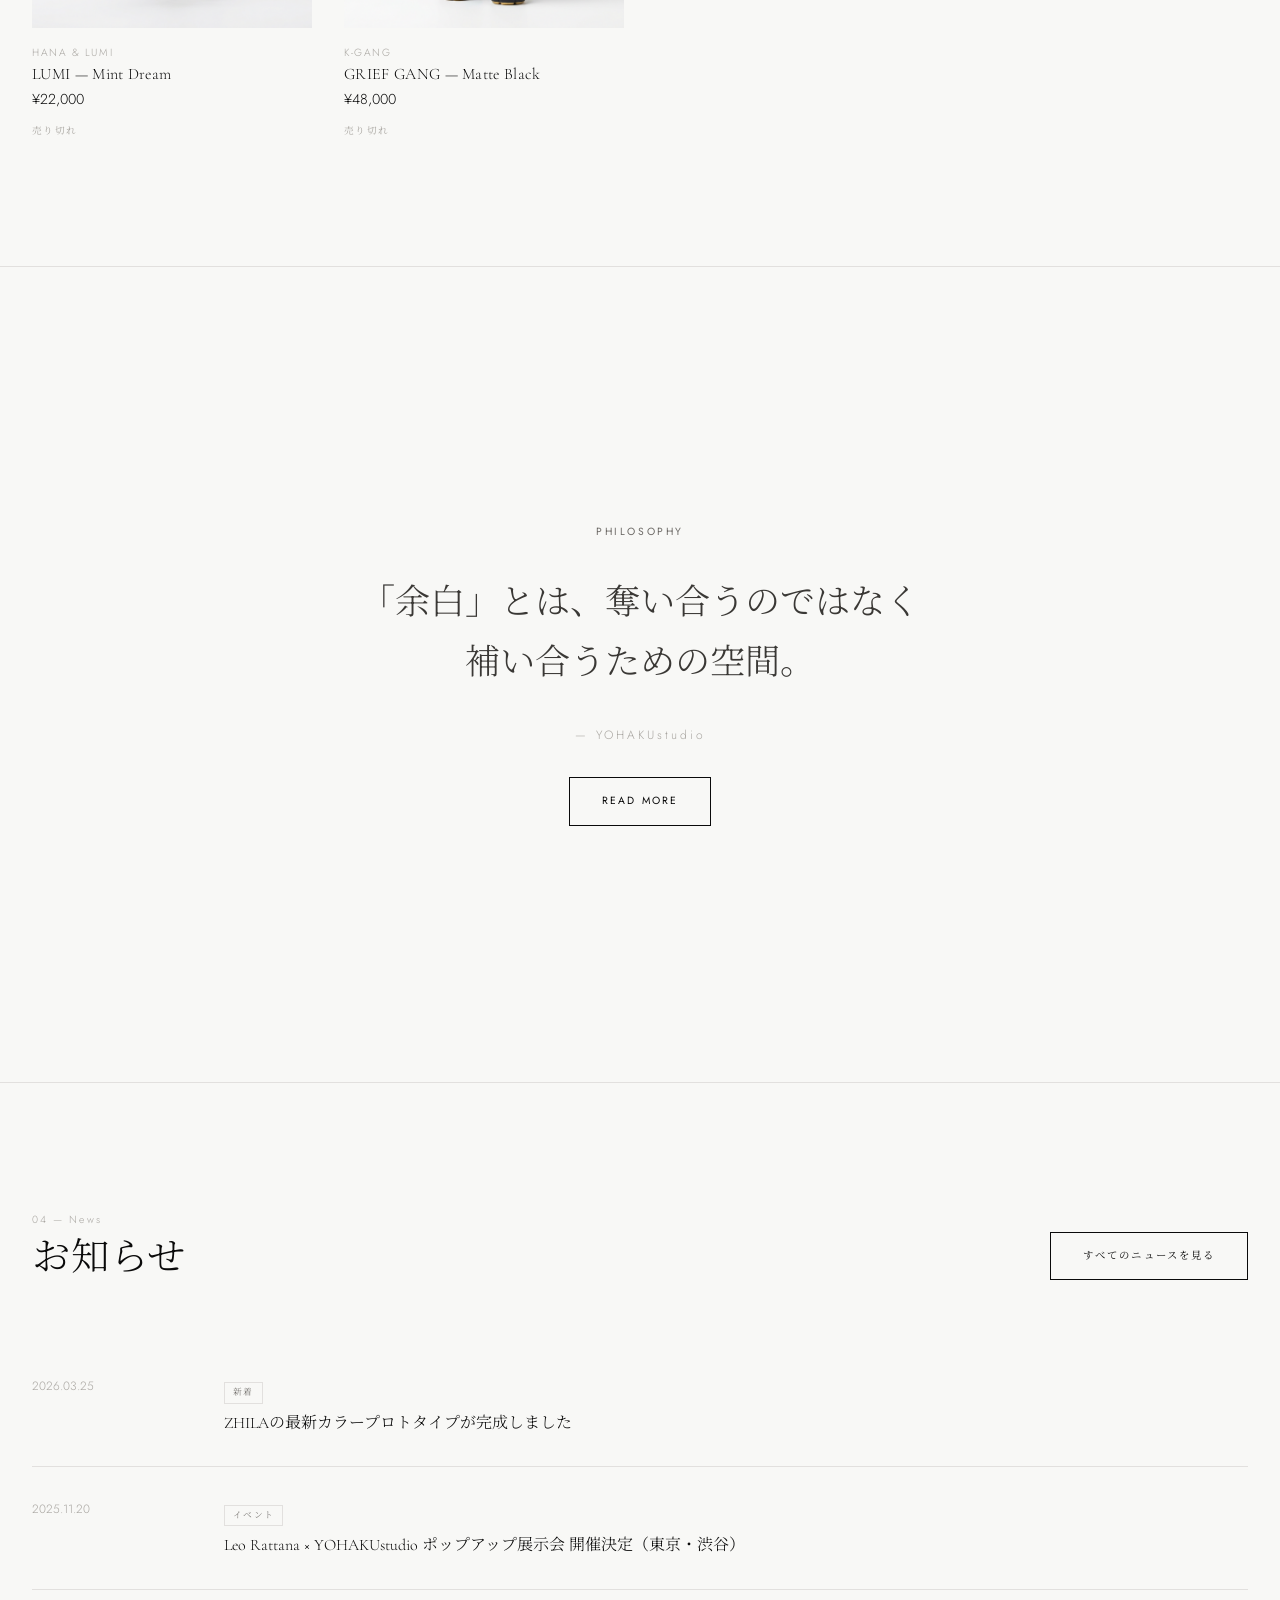
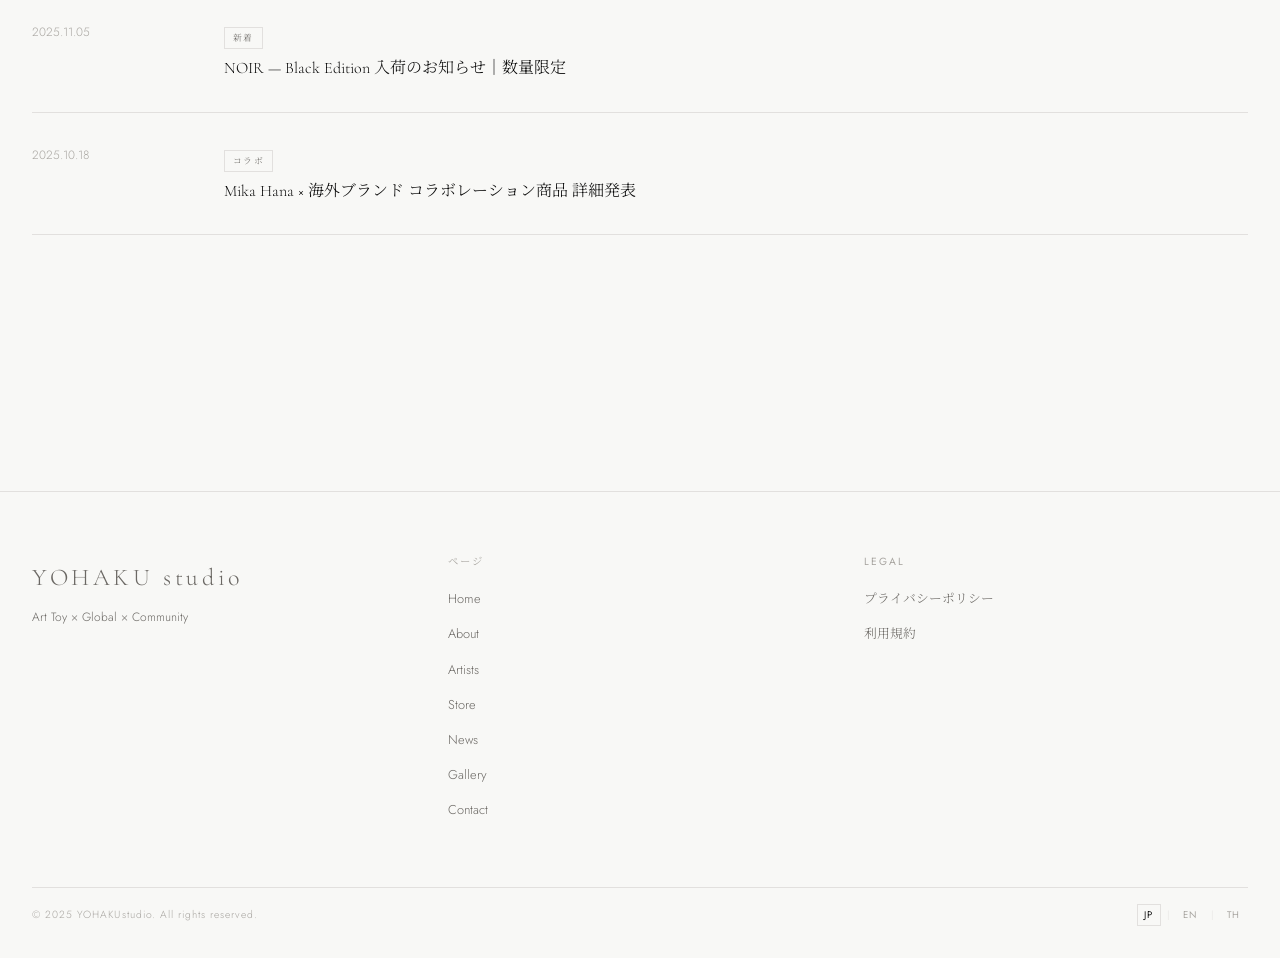
==== commit fb52f7be: "Add Terms of Service page (JP/EN/TH) and link from all pages" ====
--- a/index.html
+++ b/index.html
@@ -615,7 +615,7 @@
           <h4 data-i18n="footer_legal">Legal</h4>
           <ul>
             <li><a href="privacy.html" data-i18n="footer_privacy">プライバシーポリシー</a></li>
-            <li><a href="#" data-i18n="footer_terms">利用規約</a></li>
+            <li><a href="terms.html" data-i18n="footer_terms">利用規約</a></li>
           </ul>
         </nav>
       </div>
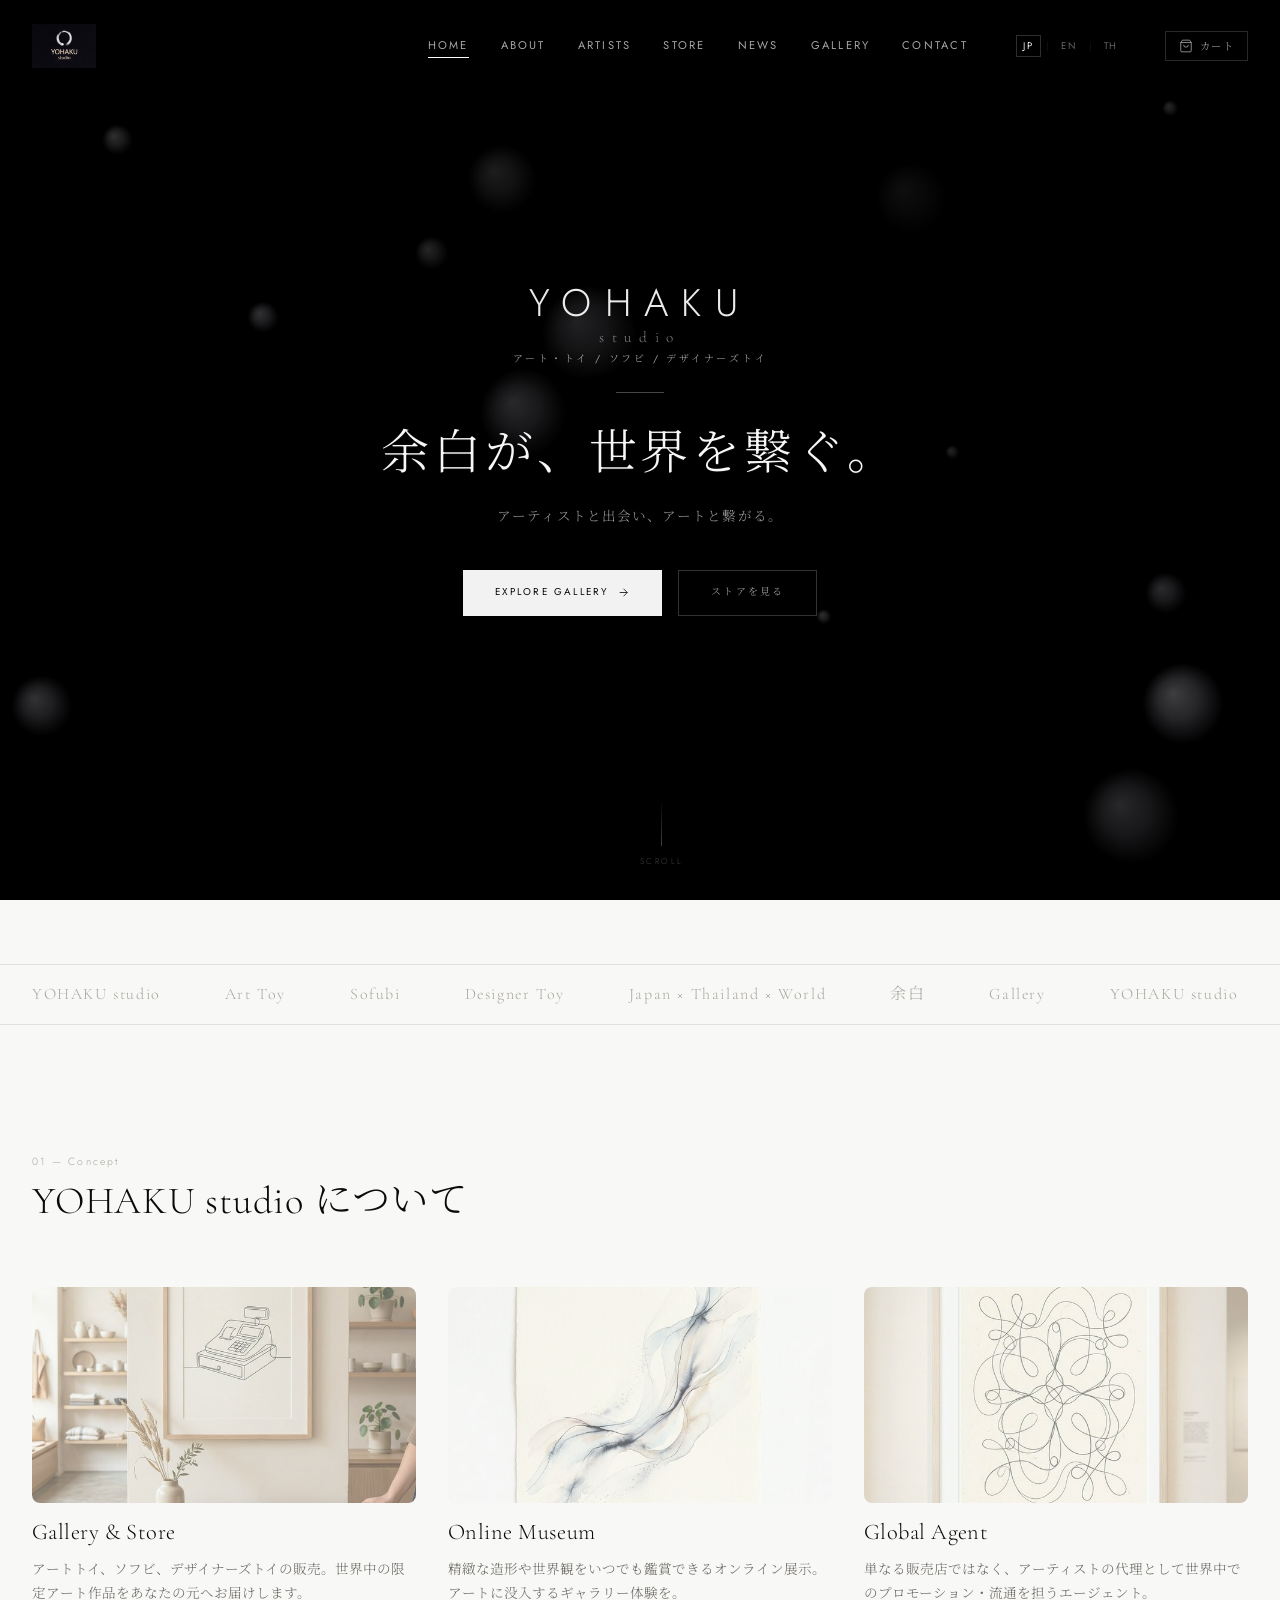
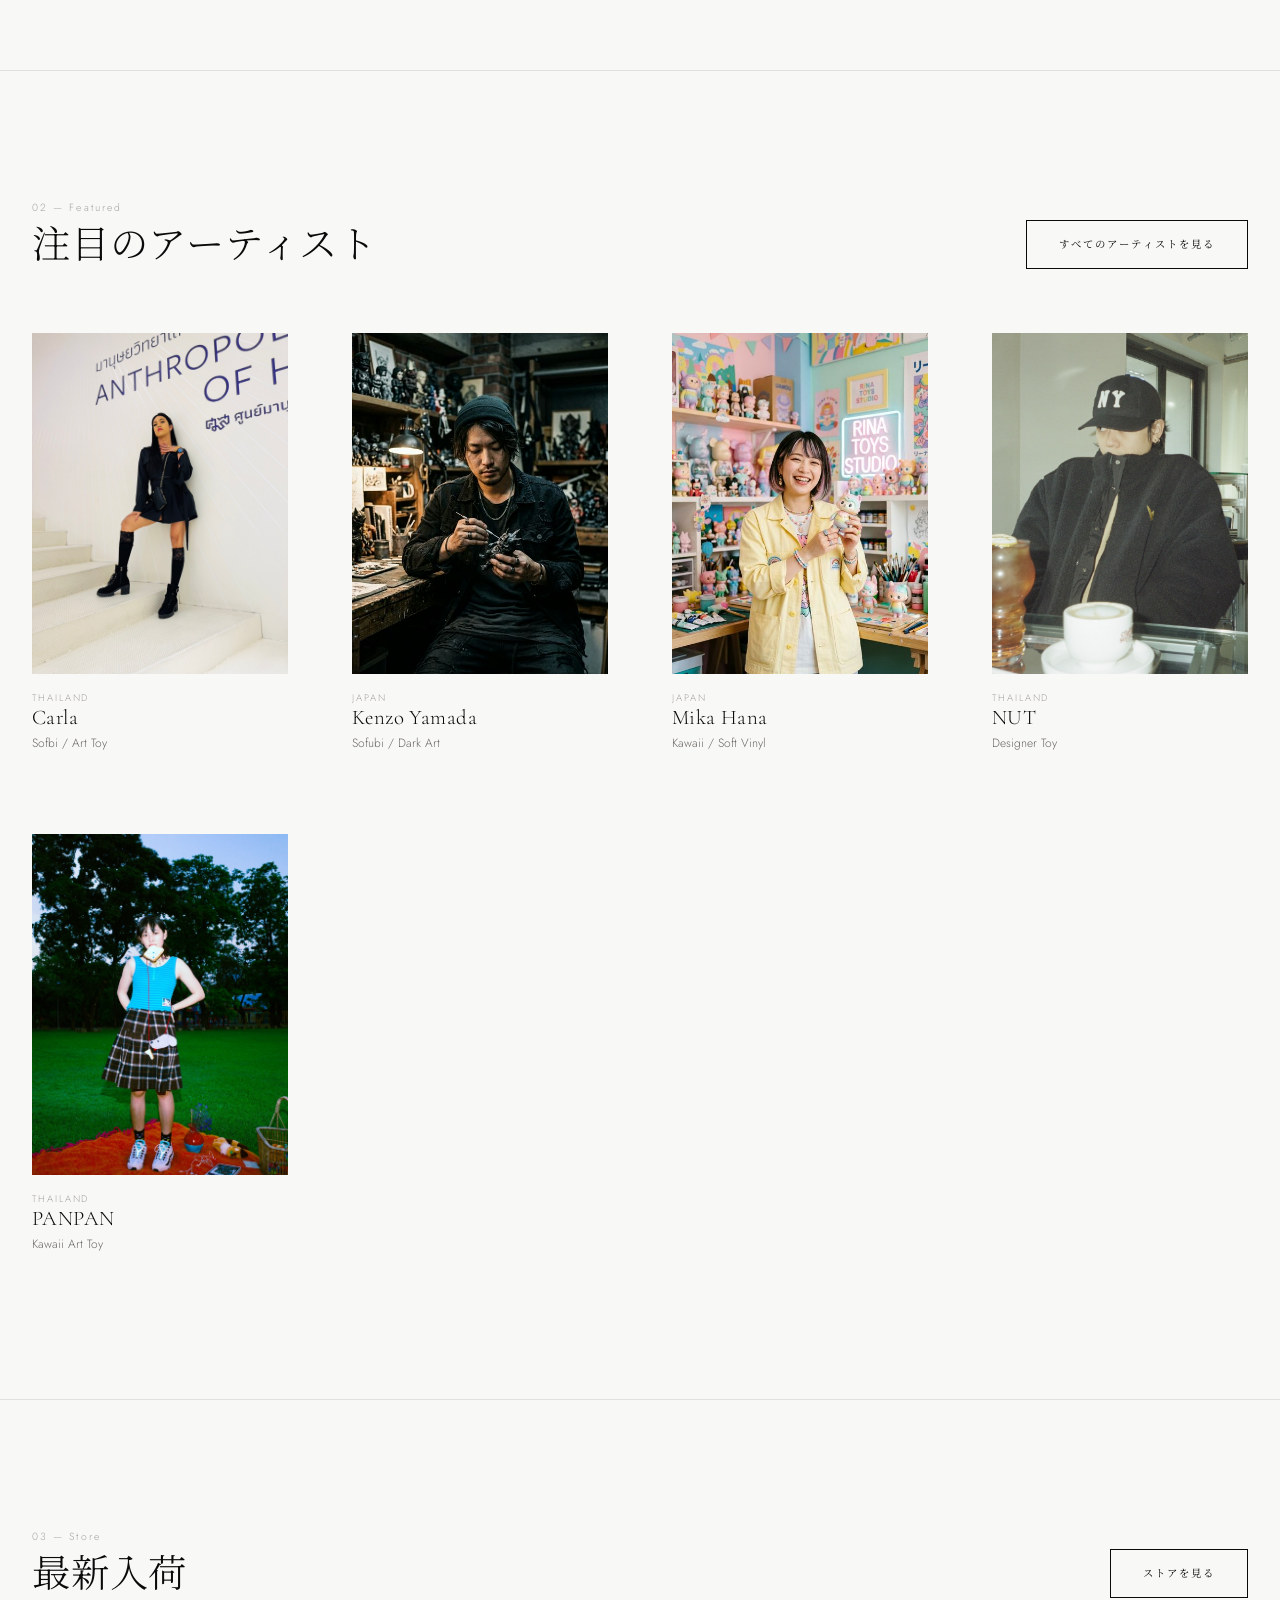
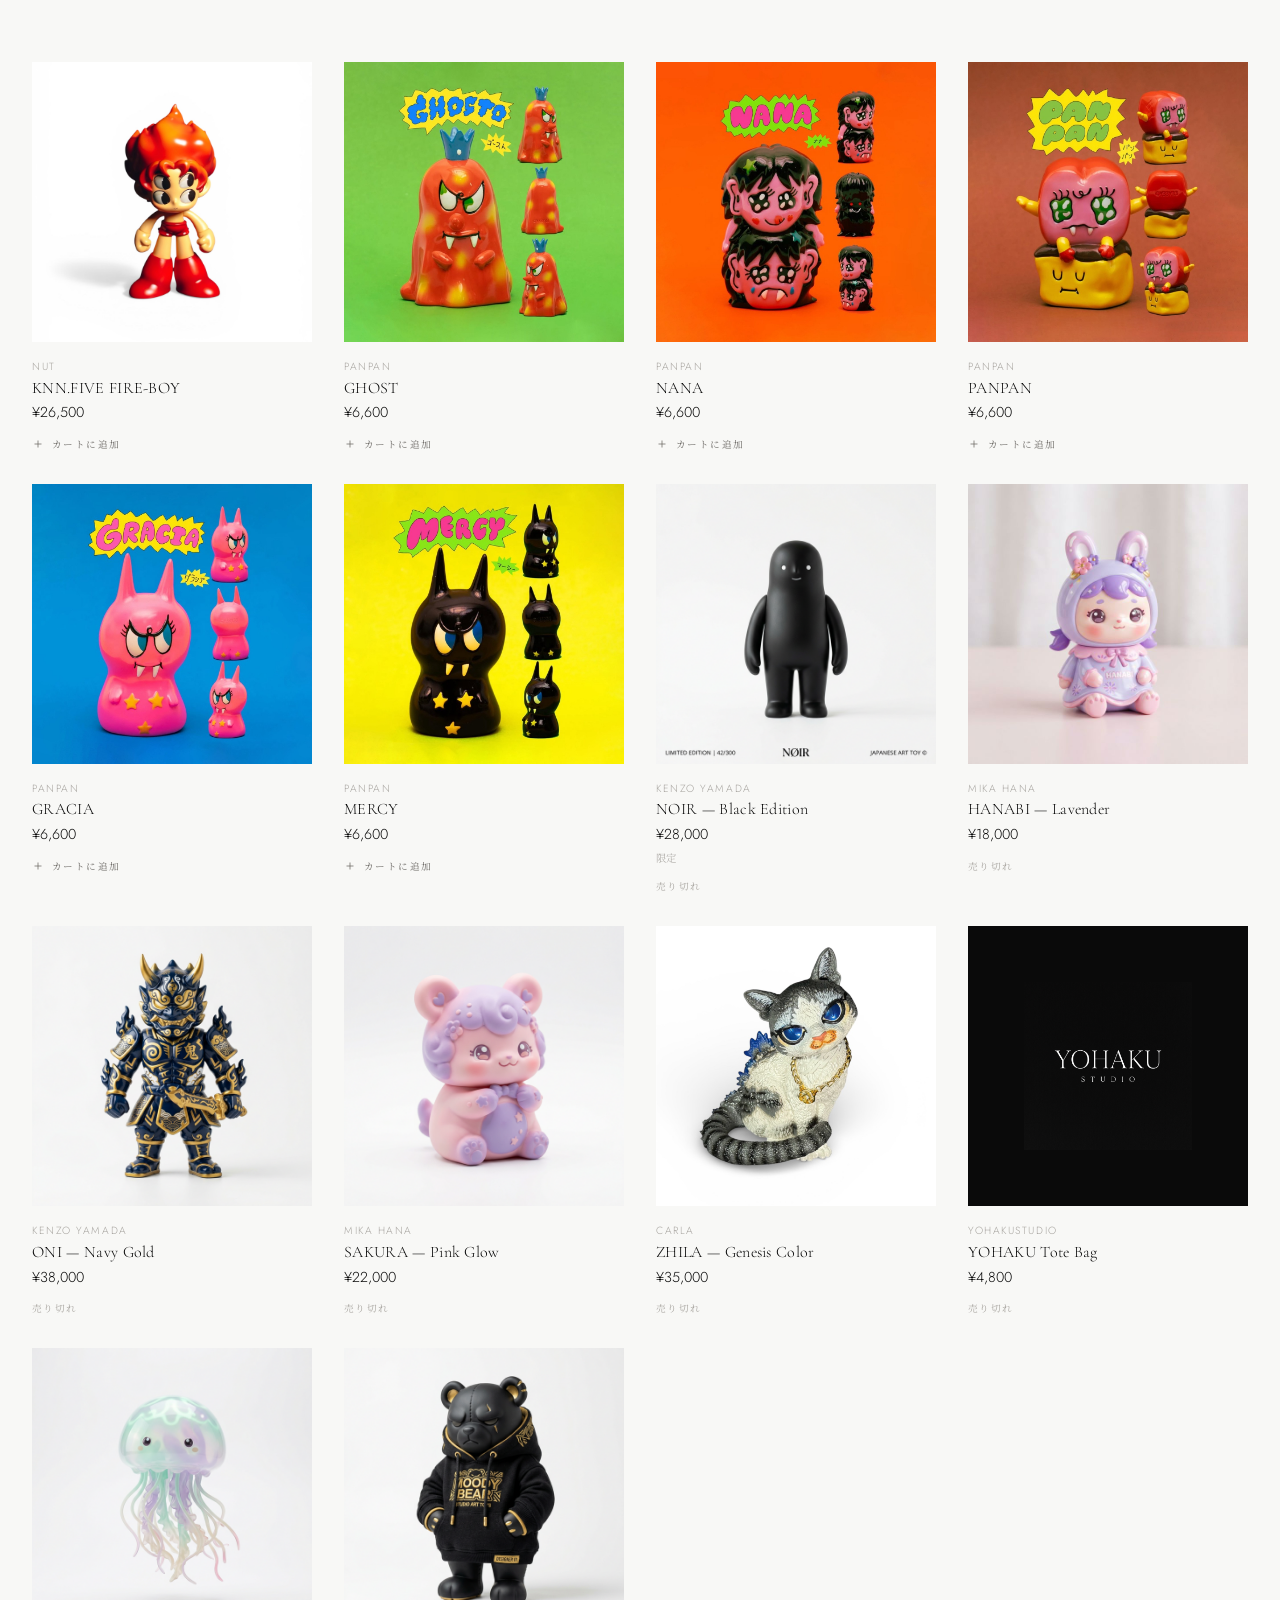
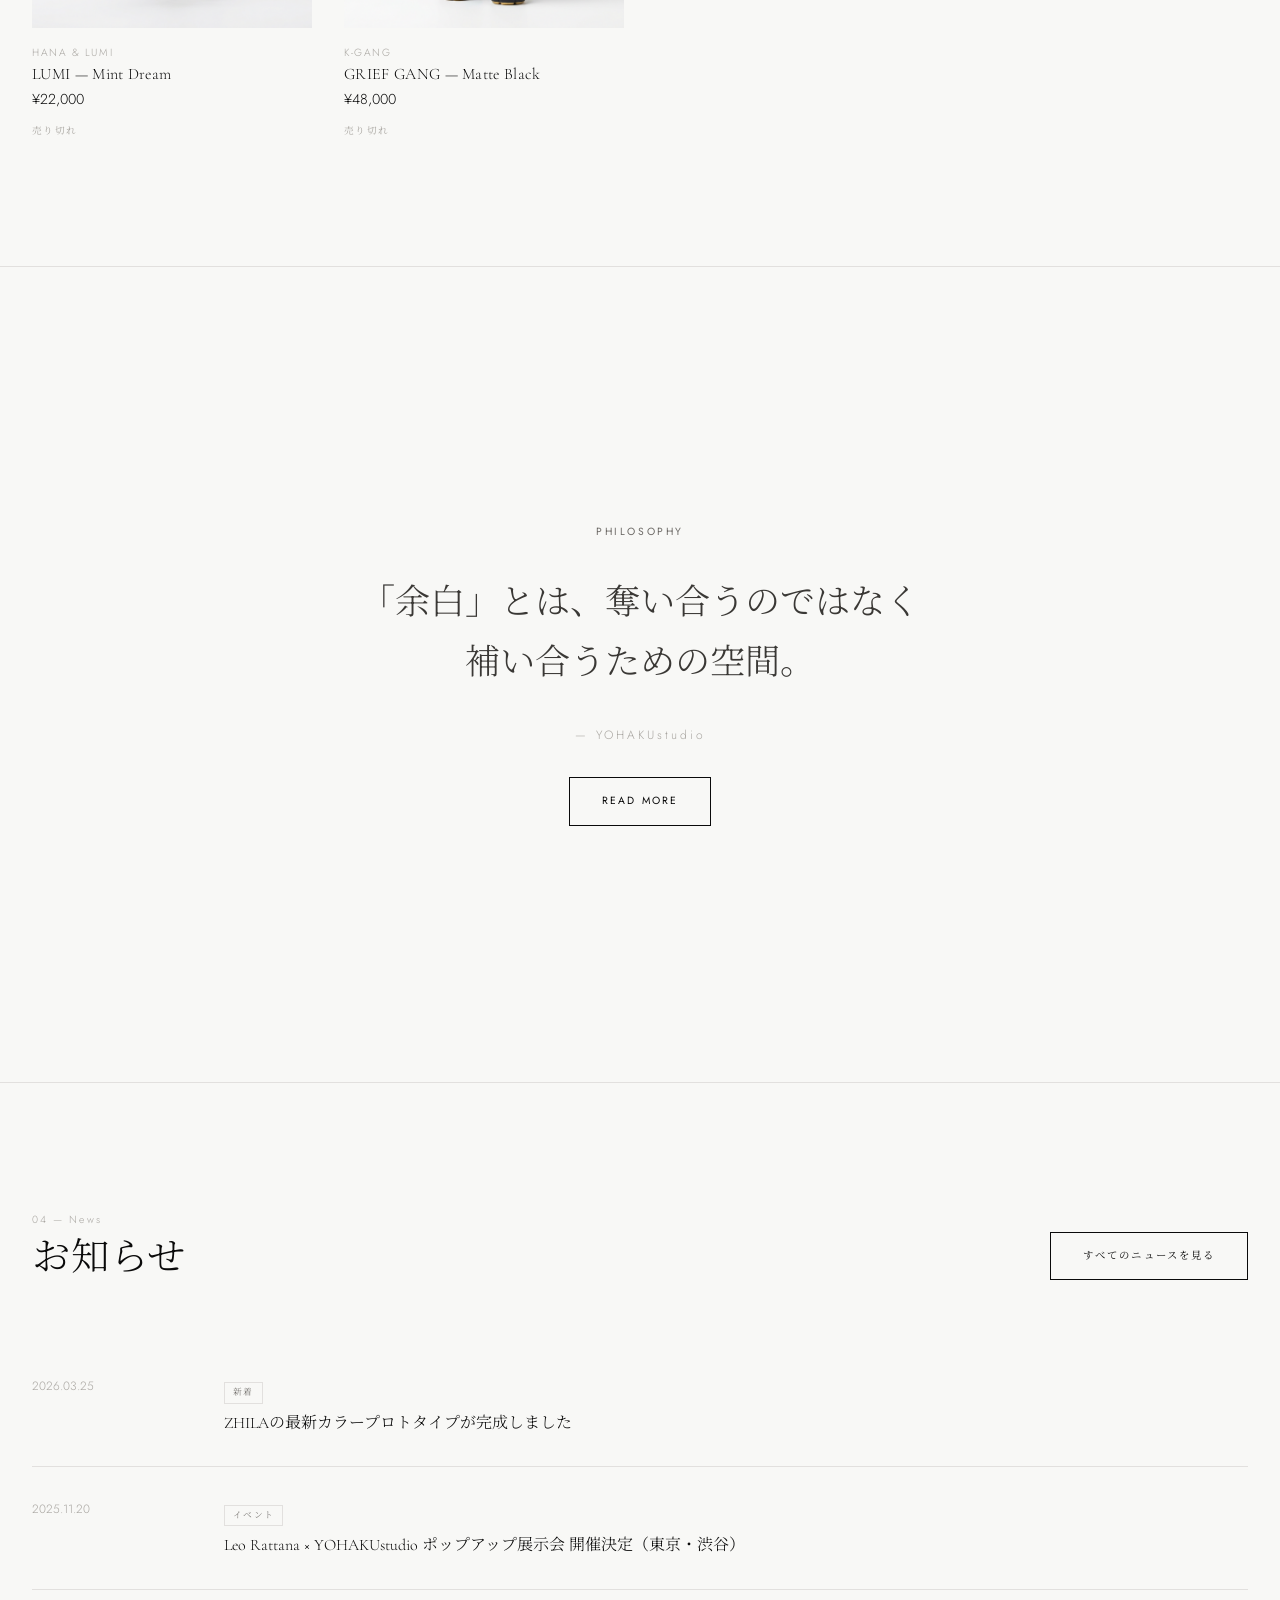
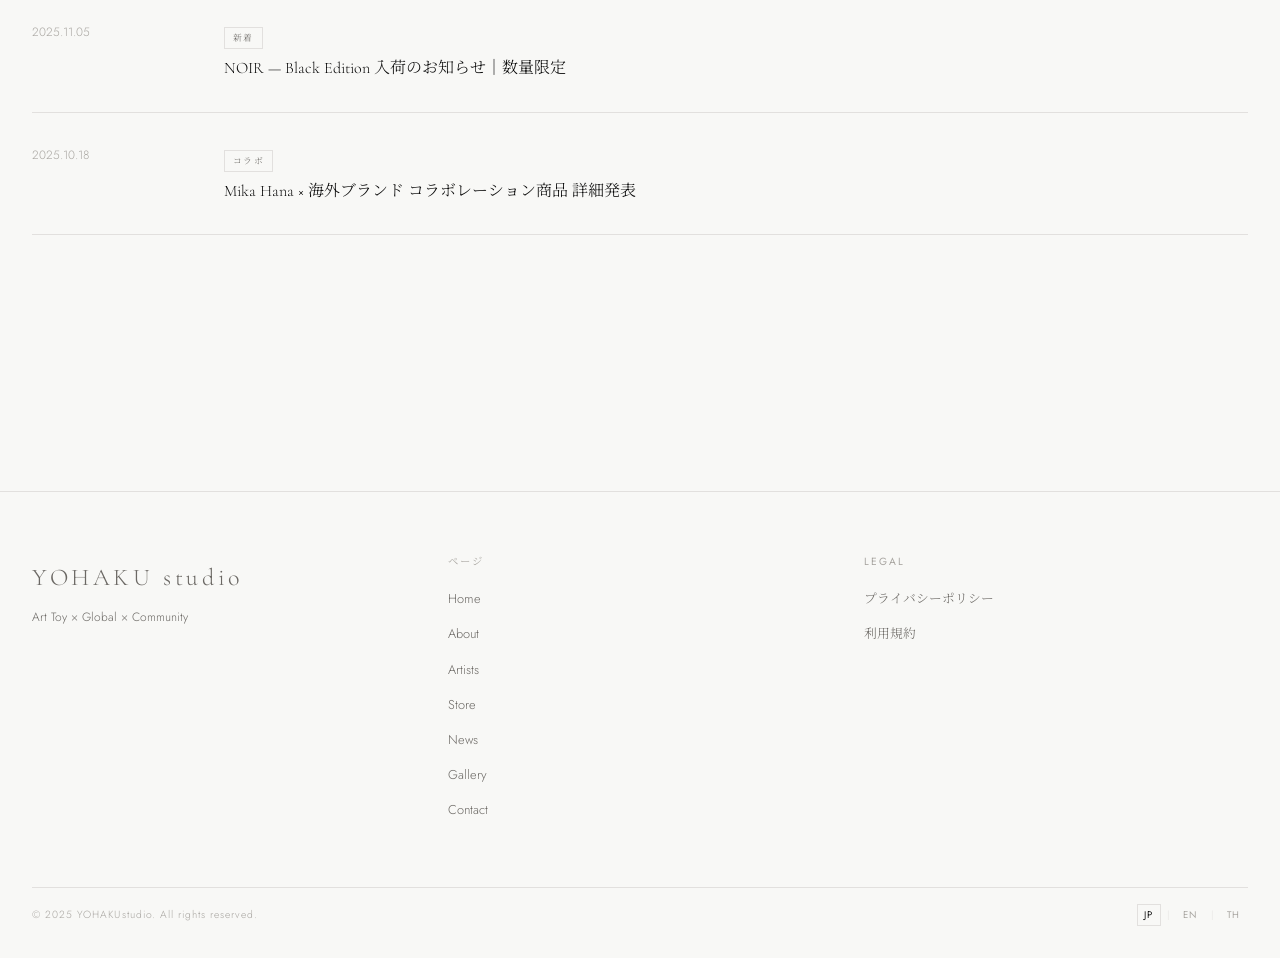
==== commit 0886f536: "Rename artist NAT to NUT across all files" ====
--- a/index.html
+++ b/index.html
@@ -223,15 +223,15 @@
             <p class="artist-card__genre">Kawaii / Soft Vinyl</p>
           </div>
         </article>
-        <article class="artist-card fade-in" data-modal data-img="images/artist_nat.JPG" data-name="NAT"
-          data-country="Thailand" data-genre="Designer Toy" data-bio-key="bio_nat"
+        <article class="artist-card fade-in" data-modal data-img="images/artist_nut.JPG" data-name="NUT"
+          data-country="Thailand" data-genre="Designer Toy" data-bio-key="bio_nut"
           data-bio="タイを拠点に活動する新進気鋭のアーティスト。独自の色彩感覚とストリートテイストを融合させた作品が特徴で、代表作「KNN.FIVE FIRE-BOY」などで注目を集める。">
           <div class="artist-card__img-wrap">
-            <img class="artist-card__img" src="images/artist_nat.JPG" alt="NAT">
+            <img class="artist-card__img" src="images/artist_nut.JPG" alt="NUT">
           </div>
           <div class="artist-card__body">
             <p class="artist-card__country">Thailand</p>
-            <h3 class="artist-card__name">NAT</h3>
+            <h3 class="artist-card__name">NUT</h3>
             <p class="artist-card__genre">Designer Toy</p>
           </div>
         </article>
@@ -268,13 +268,13 @@
       </div>
       <div class="grid-4">
         <article class="product-card fade-in" data-product data-product-id="p014"
-          data-product-name="KNN.FIVE FIRE-BOY" data-product-artist="NAT" data-product-price="26500"
+          data-product-name="KNN.FIVE FIRE-BOY" data-product-artist="NUT" data-product-price="26500"
           data-product-img="images/toy_fireboy.JPG">
           <div class="product-card__img-wrap">
               <img class="product-card__img" src="images/toy_fireboy.JPG" alt="KNN.FIVE FIRE-BOY">
           </div>
           <div class="product-card__body">
-              <p class="product-card__artist">NAT</p>
+              <p class="product-card__artist">NUT</p>
               <h3 class="product-card__name">KNN.FIVE FIRE-BOY</h3>
               <p class="product-card__price">¥26,500</p>
               <button class="product-card__add add-to-cart">
